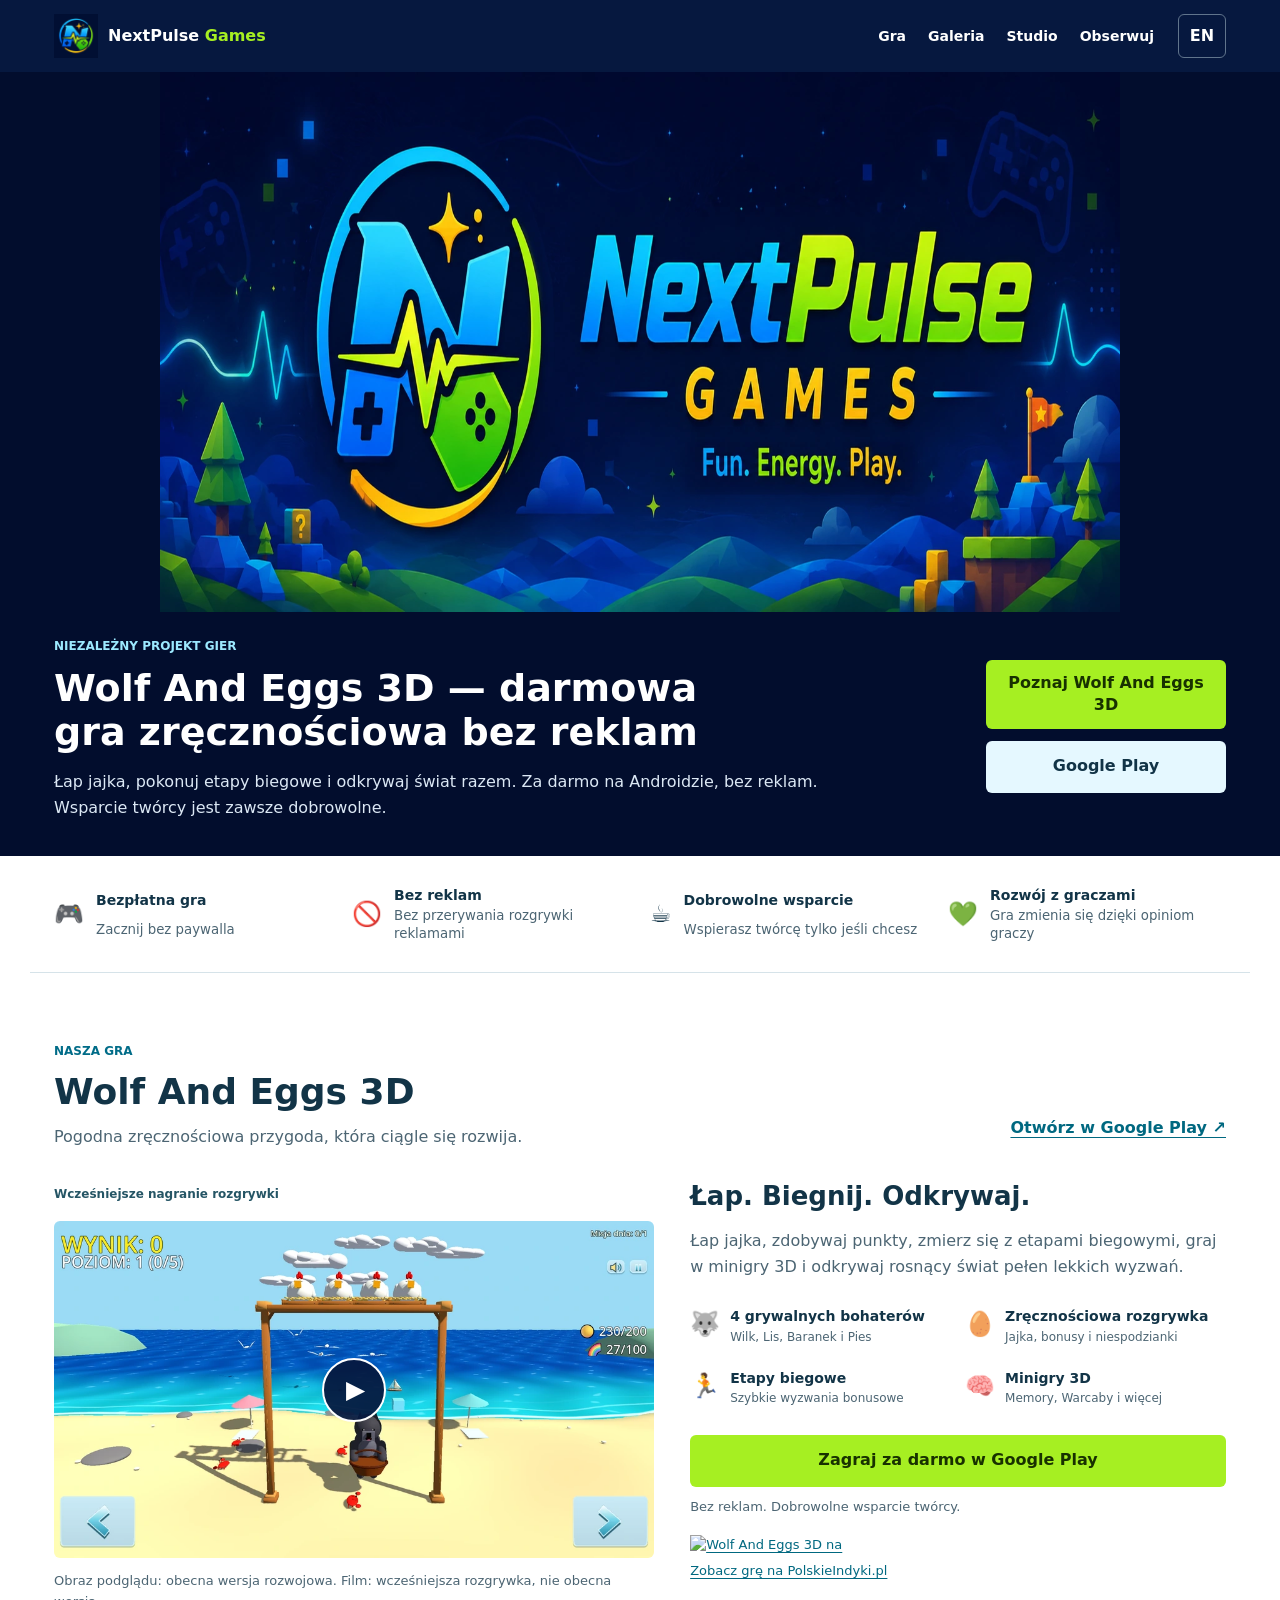
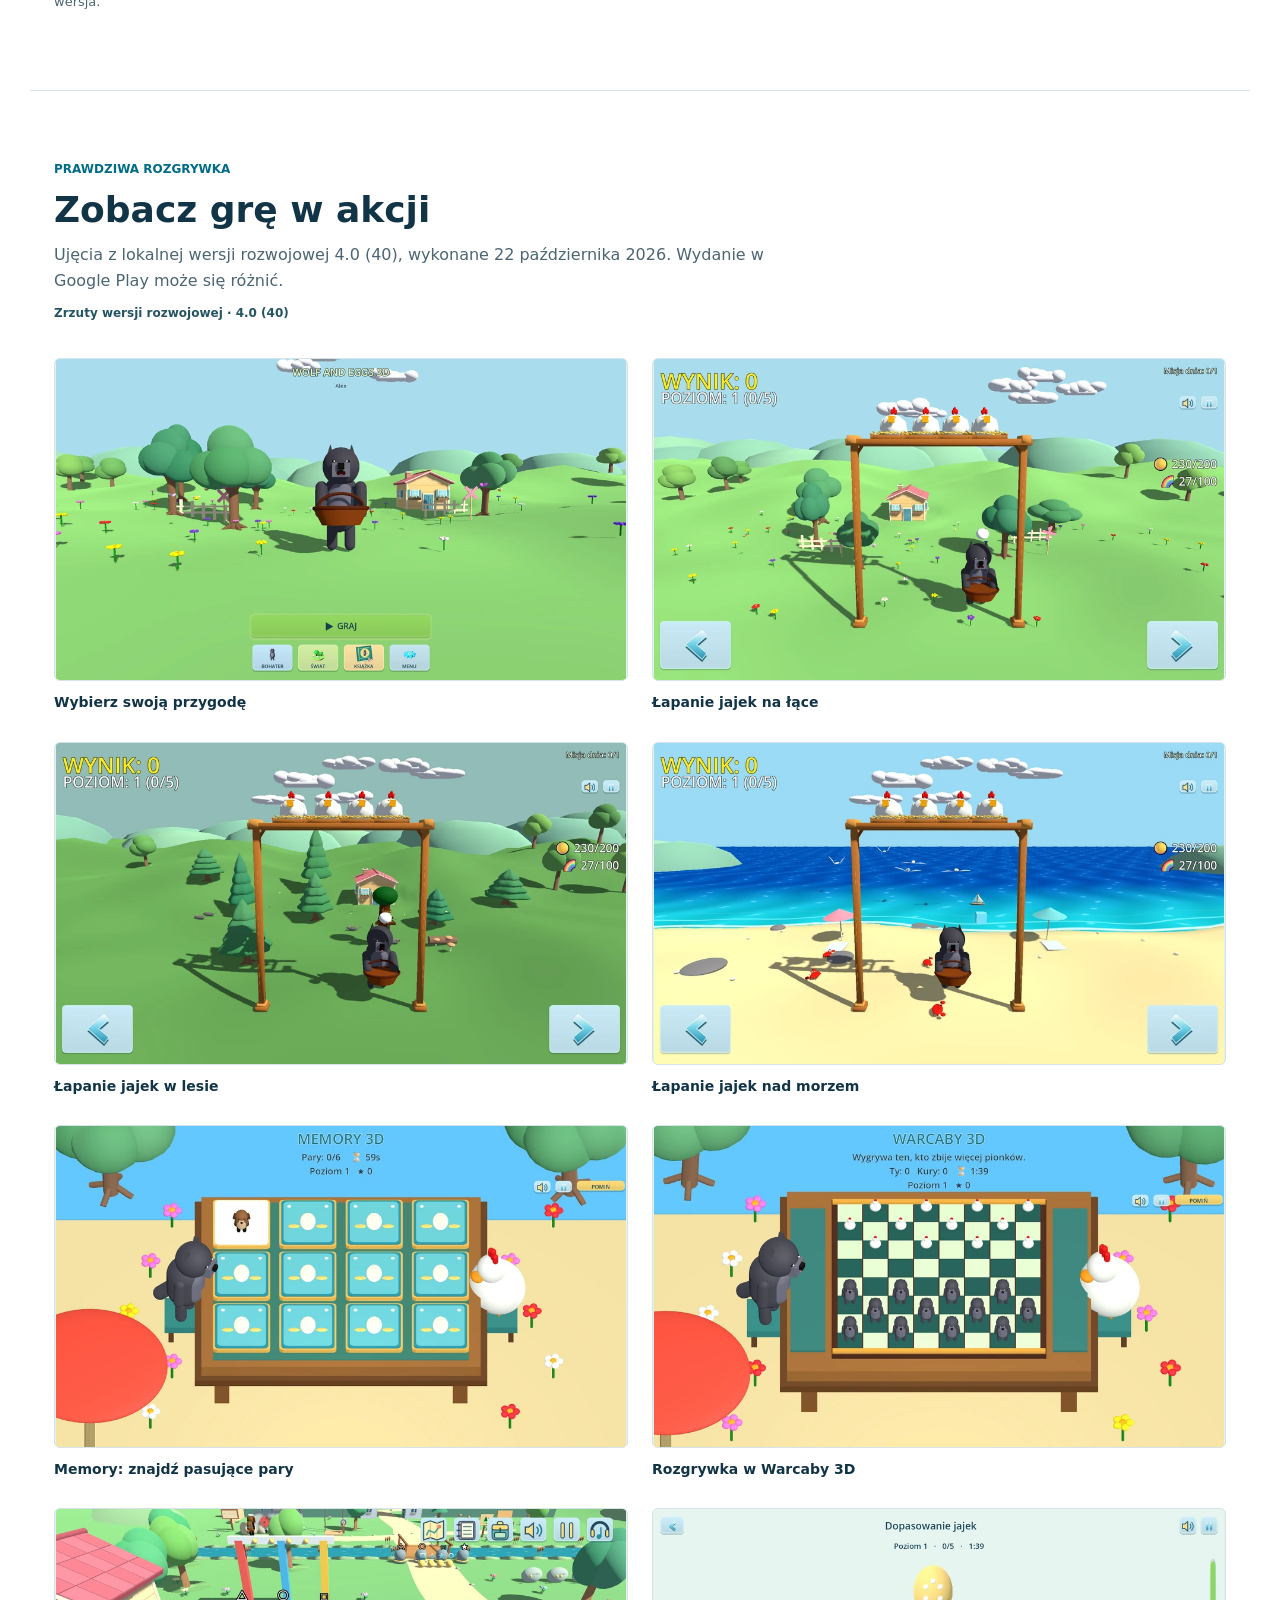
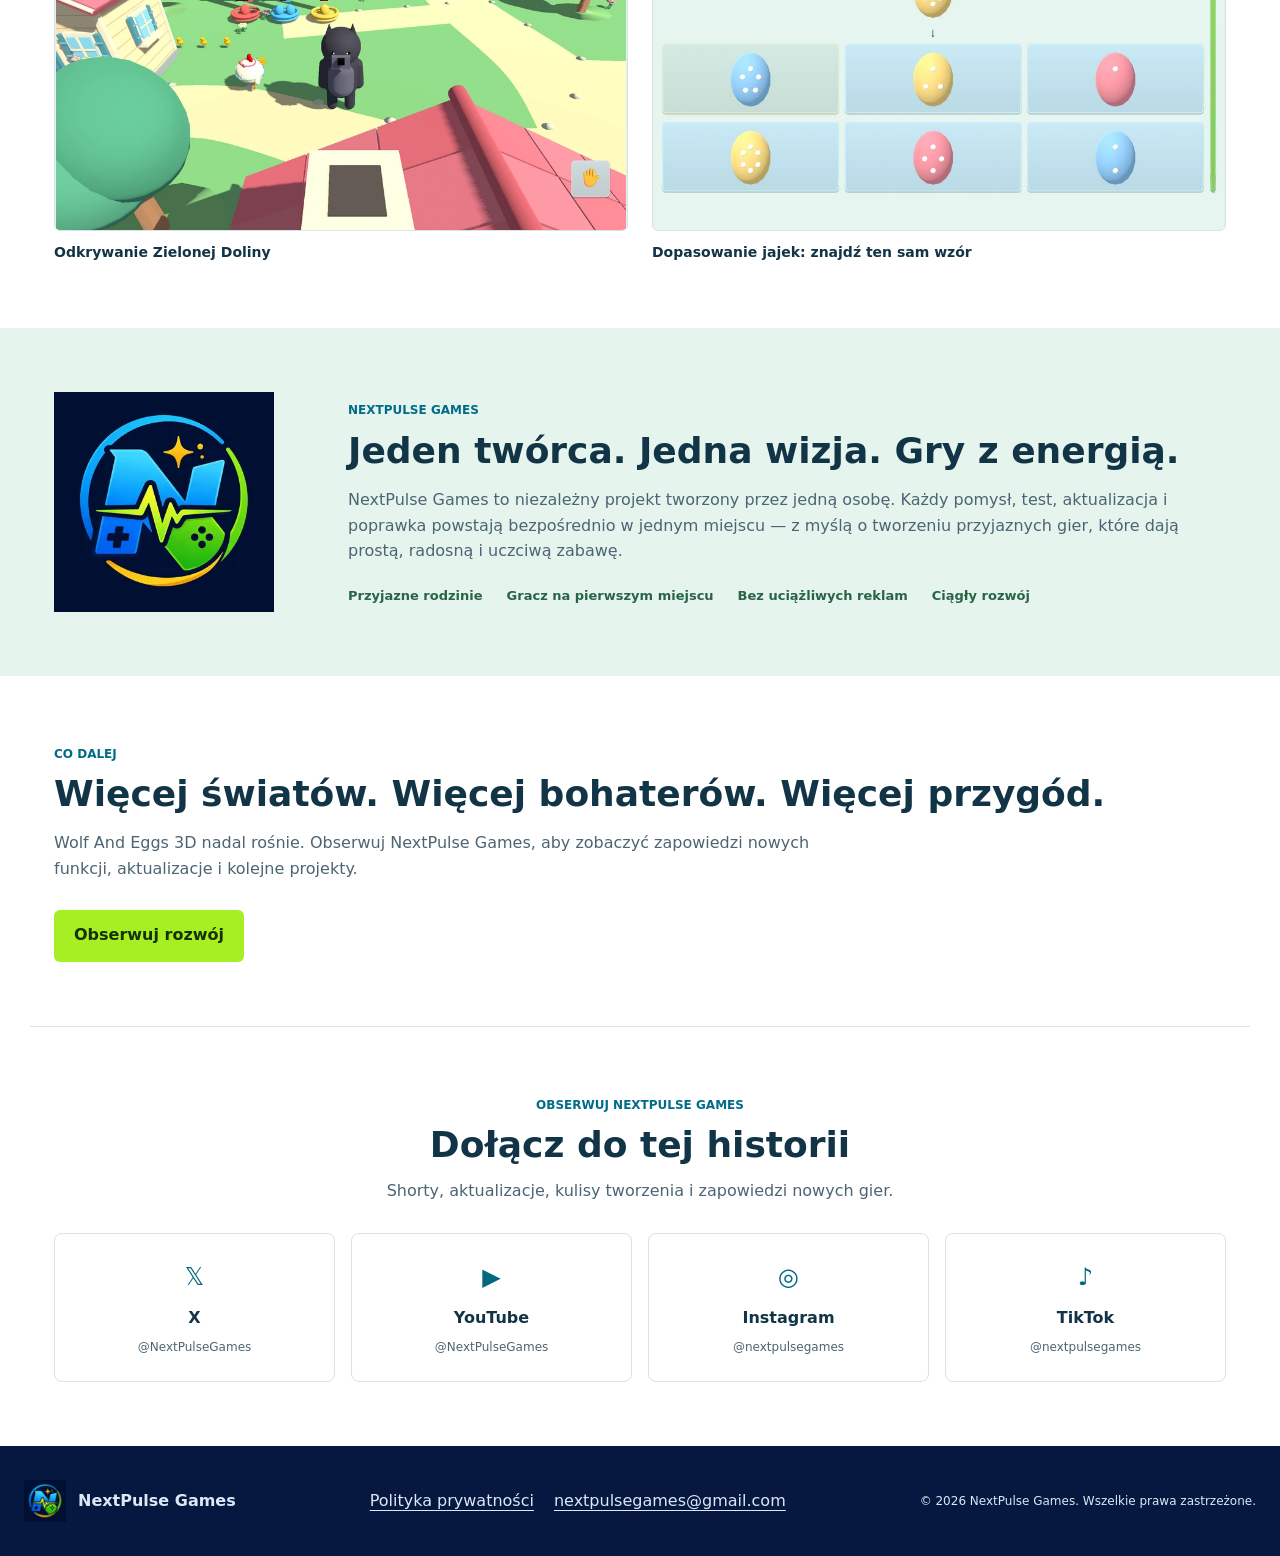
==== pl/index.html @ e878cda1 "Localize static pages and refresh authentic game media" ====
<!DOCTYPE html>

<html lang="pl">
<head>
<meta charset="utf-8"/>
<meta content="width=device-width, initial-scale=1, viewport-fit=cover" name="viewport"/>
<title>NextPulse Games — Wolf And Eggs 3D, gra bez reklam</title>
<meta content="Łap jajka, biegnij i odkrywaj świat w Wolf And Eggs 3D, darmowej grze zręcznościowej na Androida. Bez reklam, z dobrowolnym wsparciem niezależnego twórcy." name="description"/>
<meta content="#06183f" name="theme-color"/>
<meta content="NextPulse Games" name="application-name"/>
<meta content="NextPulse Games" name="author"/>
<meta content="NextPulse Games" name="creator"/>
<meta content="NextPulse Games" name="publisher"/>
<meta content="dark light" name="color-scheme"/>
<meta content="index,follow,max-image-preview:large,max-snippet:-1,max-video-preview:-1" name="robots"/>
<link href="https://nextpulsegames.com/pl/" rel="canonical"/>
<meta content="website" property="og:type"/>
<meta content="NextPulse Games" property="og:site_name"/>
<meta content="NextPulse Games — Wolf And Eggs 3D, gra bez reklam" property="og:title"/>
<meta content="Łap jajka, biegnij i odkrywaj świat w Wolf And Eggs 3D, darmowej grze zręcznościowej na Androida. Bez reklam, z dobrowolnym wsparciem niezależnego twórcy." property="og:description"/>
<meta content="https://nextpulsegames.com/assets/screens/4.0-40-20261022/pl/02_catch_meadow.jpg" property="og:image"/>
<meta content="image/jpeg" property="og:image:type"/>
<meta content="1920" property="og:image:width"/>
<meta content="1080" property="og:image:height"/>
<meta content="Wilk łapie jajka na łące" property="og:image:alt"/>
<meta content="pl_PL" property="og:locale"/>
<meta content="en_US" property="og:locale:alternate"/>
<meta content="https://nextpulsegames.com/pl/" property="og:url"/>
<meta content="summary_large_image" name="twitter:card"/>
<meta content="@NextPulseGames" name="twitter:site"/>
<meta content="NextPulse Games — Wolf And Eggs 3D, gra bez reklam" name="twitter:title"/>
<meta content="Łap jajka, biegnij i odkrywaj świat w Wolf And Eggs 3D, darmowej grze zręcznościowej na Androida. Bez reklam, z dobrowolnym wsparciem niezależnego twórcy." name="twitter:description"/>
<meta content="https://nextpulsegames.com/assets/screens/4.0-40-20261022/pl/02_catch_meadow.jpg" name="twitter:image"/>
<link href="/assets/favicon.svg" rel="icon" type="image/svg+xml"/>
<link href="/assets/favicon-32.png" rel="icon" sizes="32x32" type="image/png"/>
<link href="/site.webmanifest" rel="manifest"/>
<link href="/styles.css?v=20261022-1" rel="stylesheet"/>
<script type="application/ld+json">{
  "@context": "https://schema.org",
  "@graph": [
    {
      "@type": "Organization",
      "@id": "https://nextpulsegames.com/#organization",
      "name": "NextPulse Games",
      "url": "https://nextpulsegames.com/",
      "logo": "https://nextpulsegames.com/assets/brand-logo.webp",
      "sameAs": [
        "https://x.com/NextPulseGames",
        "https://www.youtube.com/@NextPulseGames",
        "https://www.instagram.com/nextpulsegames/",
        "https://www.tiktok.com/@nextpulsegames"
      ]
    },
    {
      "@type": "WebSite",
      "@id": "https://nextpulsegames.com/#website",
      "url": "https://nextpulsegames.com/",
      "name": "NextPulse Games",
      "publisher": {
        "@id": "https://nextpulsegames.com/#organization"
      },
      "inLanguage": [
        "en",
        "pl"
      ]
    },
    {
      "@type": "VideoGame",
      "@id": "https://nextpulsegames.com/#videogame",
      "name": "Wolf And Eggs 3D",
      "url": "https://nextpulsegames.com/pl/#game",
      "image": "https://nextpulsegames.com/assets/screens/4.0-40-20261022/pl/02_catch_meadow.jpg",
      "description": "Łap jajka, biegnij i odkrywaj świat w Wolf And Eggs 3D, darmowej grze zręcznościowej na Androida. Bez reklam, z dobrowolnym wsparciem niezależnego twórcy.",
      "genre": [
        "Arcade",
        "Casual",
        "Family"
      ],
      "applicationCategory": "Game",
      "operatingSystem": "Android",
      "publisher": {
        "@id": "https://nextpulsegames.com/#organization"
      },
      "offers": {
        "@type": "Offer",
        "price": "0",
        "priceCurrency": "USD",
        "availability": "https://schema.org/InStock",
        "url": "https://play.google.com/store/apps/details?id=com.nextpulsegames.wolfandeggs3d"
      },
      "inLanguage": [
        "en",
        "pl"
      ],
      "isAccessibleForFree": true
    },
    {
      "@type": "WebPage",
      "@id": "https://nextpulsegames.com/pl/#webpage",
      "url": "https://nextpulsegames.com/pl/",
      "name": "NextPulse Games — Wolf And Eggs 3D, gra bez reklam",
      "inLanguage": "pl",
      "isPartOf": {
        "@id": "https://nextpulsegames.com/#website"
      },
      "about": {
        "@id": "https://nextpulsegames.com/#videogame"
      }
    }
  ]
}</script>
<link href="https://nextpulsegames.com/" hreflang="en" rel="alternate"/><link href="https://nextpulsegames.com/pl/" hreflang="pl" rel="alternate"/><link href="https://nextpulsegames.com/" hreflang="x-default" rel="alternate"/><meta content="Wilk łapie jajka na łące" name="twitter:image:alt"/></head>
<body>
<a class="skip" href="#main">Przejdź do treści</a>
<header class="site-header" id="top">
<div class="nav-wrap">
<a aria-label="NextPulse Games — strona główna" class="brand" href="#top">
<img alt="" height="52" src="/assets/brand-logo.webp?v=20261012" width="52"/>
<span>NextPulse <strong>Games</strong></span>
</a>
<nav aria-label="Nawigacja główna" class="nav-links">
<a href="#game">Gra</a>
<a href="#gallery">Galeria</a>
<a href="#studio">Studio</a>
<a href="#social">Obserwuj</a>
</nav>
<a aria-label="English version" class="lang-btn" href="/" hreflang="en" lang="en">EN</a>
</div>
</header>
<main id="main">
<section aria-labelledby="heroTitle" class="hero">
<div class="hero-brand-visual"><img alt="NextPulse Games. Fun. Energy. Play. — baner marki" decoding="async" fetchpriority="high" height="1152" sizes="(max-width: 960px) 100vw, 960px" src="/assets/brand/nextpulse-20261022-1536.webp" srcset="/assets/brand/nextpulse-20261022-768.webp 768w, /assets/brand/nextpulse-20261022-1536.webp 1536w, /assets/brand/nextpulse-20261022-2048.webp 2048w" width="2048"/></div>
<div class="hero-content">
<div>
<span class="eyebrow">Niezależny projekt gier</span>
<h1 id="heroTitle">Wolf And Eggs 3D — darmowa gra zręcznościowa bez reklam</h1>
<p>Łap jajka, pokonuj etapy biegowe i odkrywaj świat razem. Za darmo na Androidzie, bez reklam. Wsparcie twórcy jest zawsze dobrowolne.</p>
</div>
<div class="hero-actions">
<a class="btn btn-primary" href="#game">Poznaj Wolf And Eggs 3D</a>
<a class="btn btn-secondary" href="https://play.google.com/store/apps/details?id=com.nextpulsegames.wolfandeggs3d" rel="noopener noreferrer" target="_blank">Google Play</a>
</div>
</div>
</section>
<section aria-label="Zasady studia" class="promise-strip">
<div><span aria-hidden="true" class="icon">🎮</span><strong>Bezpłatna gra</strong><small>Zacznij bez paywalla</small></div>
<div><span aria-hidden="true" class="icon">🚫</span><strong>Bez reklam</strong><small>Bez przerywania rozgrywki reklamami</small></div>
<div><span aria-hidden="true" class="icon">☕</span><strong>Dobrowolne wsparcie</strong><small>Wspierasz twórcę tylko jeśli chcesz</small></div>
<div><span aria-hidden="true" class="icon">💚</span><strong>Rozwój z graczami</strong><small>Gra zmienia się dzięki opiniom graczy</small></div>
</section>
<section class="section featured" id="game">
<div class="section-title-row">
<div>
<span class="kicker">Nasza gra</span>
<h2>Wolf And Eggs 3D</h2>
<p class="section-lead">Pogodna zręcznościowa przygoda, która ciągle się rozwija.</p>
</div>
<a class="inline-link" href="https://play.google.com/store/apps/details?id=com.nextpulsegames.wolfandeggs3d" rel="noopener noreferrer" target="_blank">Otwórz w Google Play ↗</a>
</div>
<div class="feature-grid">
<div class="video-shell">
<div class="video-label"><span class="preview-badge">Wcześniejsze nagranie rozgrywki</span></div>
<a aria-label="Obejrzyj wcześniejszą rozgrywkę po polsku" class="video-launch" data-title="Wolf And Eggs 3D — wcześniejsze nagranie rozgrywki po polsku" data-video="https://www.youtube-nocookie.com/embed/hMIvqi88Cwg?rel=0" href="https://www.youtube.com/watch?v=hMIvqi88Cwg"><img alt="Obecna wersja rozwojowa: łapanie jajek nad morzem" decoding="async" height="1080" loading="lazy" src="/assets/screens/4.0-40-20261022/pl/04_catch_sea-960.webp" width="1920"/><span aria-hidden="true" class="video-play">▶</span></a>
<p class="video-note">Obraz podglądu: obecna wersja rozwojowa. Film: wcześniejsza rozgrywka, nie obecna wersja.</p></div>
<div class="feature-copy">
<h3>Łap. Biegnij. Odkrywaj.</h3>
<p>Łap jajka, zdobywaj punkty, zmierz się z etapami biegowymi, graj w minigry 3D i odkrywaj rosnący świat pełen lekkich wyzwań.</p>
<div class="feature-list">
<div><b aria-hidden="true">🐺</b><span><strong>4 grywalnych bohaterów</strong><small>Wilk, Lis, Baranek i Pies</small></span></div>
<div><b aria-hidden="true">🥚</b><span><strong>Zręcznościowa rozgrywka</strong><small>Jajka, bonusy i niespodzianki</small></span></div>
<div><b aria-hidden="true">🏃</b><span><strong>Etapy biegowe</strong><small>Szybkie wyzwania bonusowe</small></span></div>
<div><b aria-hidden="true">🧠</b><span><strong>Minigry 3D</strong><small>Memory, Warcaby i więcej</small></span></div>
</div>
<div class="cta-stack">
<a class="btn btn-primary btn-wide" href="https://play.google.com/store/apps/details?id=com.nextpulsegames.wolfandeggs3d" rel="noopener noreferrer" target="_blank">Zagraj za darmo w Google Play</a>
<span class="micro">Bez reklam. Dobrowolne wsparcie twórcy.</span>
<a class="indie-badge" href="https://polskieindyki.pl/pl/gra/wolf-and-eggs-3d" rel="noopener noreferrer" target="_blank"><img alt="Wolf And Eggs 3D na PolskieIndyki.pl" decoding="async" height="20" loading="lazy" src="https://polskieindyki.pl/badges/gra/wolf-and-eggs-3d.svg" width="223"/><span>Zobacz grę na PolskieIndyki.pl</span></a></div>
</div>
</div>
</section>
<section class="section gallery" id="gallery">
<div class="section-title-row">
<div>
<span class="kicker">Prawdziwa rozgrywka</span>
<h2>Zobacz grę w akcji</h2>
<p class="section-lead">Ujęcia z lokalnej wersji rozwojowej 4.0 (40), wykonane 22 października 2026. Wydanie w Google Play może się różnić.</p>
<span class="preview-badge gallery-version">Zrzuty wersji rozwojowej · 4.0 (40)</span>
</div>

</div>
<div aria-label="Zrzuty rozgrywki" class="shots"><figure><a aria-label="Wybierz swoją przygodę — powiększ" data-shot="01_menu" href="/assets/screens/4.0-40-20261022/pl/01_menu.jpg"><img alt="Wybierz swoją przygodę" decoding="async" height="1080" loading="lazy" src="/assets/screens/4.0-40-20261022/pl/01_menu-960.webp" width="1920"/></a><figcaption>Wybierz swoją przygodę</figcaption></figure><figure><a aria-label="Łapanie jajek na łące — powiększ" data-shot="02_catch_meadow" href="/assets/screens/4.0-40-20261022/pl/02_catch_meadow.jpg"><img alt="Łapanie jajek na łące" decoding="async" height="1080" loading="lazy" src="/assets/screens/4.0-40-20261022/pl/02_catch_meadow-960.webp" width="1920"/></a><figcaption>Łapanie jajek na łące</figcaption></figure><figure><a aria-label="Łapanie jajek w lesie — powiększ" data-shot="03_catch_forest" href="/assets/screens/4.0-40-20261022/pl/03_catch_forest.jpg"><img alt="Łapanie jajek w lesie" decoding="async" height="1080" loading="lazy" src="/assets/screens/4.0-40-20261022/pl/03_catch_forest-960.webp" width="1920"/></a><figcaption>Łapanie jajek w lesie</figcaption></figure><figure><a aria-label="Łapanie jajek nad morzem — powiększ" data-shot="04_catch_sea" href="/assets/screens/4.0-40-20261022/pl/04_catch_sea.jpg"><img alt="Łapanie jajek nad morzem" decoding="async" height="1080" loading="lazy" src="/assets/screens/4.0-40-20261022/pl/04_catch_sea-960.webp" width="1920"/></a><figcaption>Łapanie jajek nad morzem</figcaption></figure><figure><a aria-label="Memory: znajdź pasujące pary — powiększ" data-shot="05_memory" href="/assets/screens/4.0-40-20261022/pl/05_memory.jpg"><img alt="Memory: znajdź pasujące pary" decoding="async" height="1080" loading="lazy" src="/assets/screens/4.0-40-20261022/pl/05_memory-960.webp" width="1920"/></a><figcaption>Memory: znajdź pasujące pary</figcaption></figure><figure><a aria-label="Rozgrywka w Warcaby 3D — powiększ" data-shot="06_checkers" href="/assets/screens/4.0-40-20261022/pl/06_checkers.jpg"><img alt="Rozgrywka w Warcaby 3D" decoding="async" height="1080" loading="lazy" src="/assets/screens/4.0-40-20261022/pl/06_checkers-960.webp" width="1920"/></a><figcaption>Rozgrywka w Warcaby 3D</figcaption></figure><figure><a aria-label="Odkrywanie Zielonej Doliny — powiększ" data-shot="07_world_green" href="/assets/screens/4.0-40-20261022/pl/07_world_green.jpg"><img alt="Odkrywanie Zielonej Doliny" decoding="async" height="1080" loading="lazy" src="/assets/screens/4.0-40-20261022/pl/07_world_green-960.webp" width="1920"/></a><figcaption>Odkrywanie Zielonej Doliny</figcaption></figure><figure><a aria-label="Dopasowanie jajek: znajdź ten sam wzór — powiększ" data-shot="08_egg_matching" href="/assets/screens/4.0-40-20261022/pl/08_egg_matching.jpg"><img alt="Dopasowanie jajek: znajdź ten sam wzór" decoding="async" height="1080" loading="lazy" src="/assets/screens/4.0-40-20261022/pl/08_egg_matching-960.webp" width="1920"/></a><figcaption>Dopasowanie jajek: znajdź ten sam wzór</figcaption></figure></div>
</section>
<section class="section studio" id="studio">
<div class="studio-panel">
<div class="studio-logo"><img alt="Logo NextPulse Games" height="512" loading="lazy" src="/assets/brand-logo.webp?v=20261012" width="512"/></div>
<div class="studio-copy">
<span class="kicker light">NextPulse Games</span>
<h2>Jeden twórca. Jedna wizja. Gry z energią.</h2>
<p>NextPulse Games to niezależny projekt tworzony przez jedną osobę. Każdy pomysł, test, aktualizacja i poprawka powstają bezpośrednio w jednym miejscu — z myślą o tworzeniu przyjaznych gier, które dają prostą, radosną i uczciwą zabawę.</p>
<div class="studio-tags">
<span>Przyjazne rodzinie</span>
<span>Gracz na pierwszym miejscu</span>
<span>Bez uciążliwych reklam</span>
<span>Ciągły rozwój</span>
</div>
</div>
</div>
</section>
<section class="section next">
<div class="next-card">
<span class="kicker">Co dalej</span>
<h2>Więcej światów. Więcej bohaterów. Więcej przygód.</h2>
<p>Wolf And Eggs 3D nadal rośnie. Obserwuj NextPulse Games, aby zobaczyć zapowiedzi nowych funkcji, aktualizacje i kolejne projekty.</p>
<a class="btn btn-primary" href="#social">Obserwuj rozwój</a>
</div>
</section>
<section class="section social" id="social">
<div class="section-title-row centered">
<div>
<span class="kicker">Obserwuj NextPulse Games</span>
<h2>Dołącz do tej historii</h2>
<p class="section-lead">Shorty, aktualizacje, kulisy tworzenia i zapowiedzi nowych gier.</p>
</div>
</div>
<div class="social-grid">
<a aria-label="NextPulse Games na X" href="https://x.com/NextPulseGames" rel="noopener noreferrer" target="_blank"><span aria-hidden="true" class="social-icon">𝕏</span><strong>X</strong><small>@NextPulseGames</small></a>
<a aria-label="NextPulse Games na YouTube" href="https://www.youtube.com/@NextPulseGames" rel="noopener noreferrer" target="_blank"><span aria-hidden="true" class="social-icon">▶</span><strong>YouTube</strong><small>@NextPulseGames</small></a>
<a aria-label="NextPulse Games na Instagram" href="https://www.instagram.com/nextpulsegames/" rel="noopener noreferrer" target="_blank"><span aria-hidden="true" class="social-icon">◎</span><strong>Instagram</strong><small>@nextpulsegames</small></a>
<a aria-label="NextPulse Games na TikTok" href="https://www.tiktok.com/@nextpulsegames" rel="noopener noreferrer" target="_blank"><span aria-hidden="true" class="social-icon">♪</span><strong>TikTok</strong><small>@nextpulsegames</small></a>
</div>
</section>
</main>
<dialog aria-label="Podgląd zrzutu" class="shot-lightbox" id="screenshotLightbox">
<button aria-label="Zamknij zrzut" class="shot-lightbox-close" id="shotLightboxClose" type="button">×</button>
<button aria-label="Poprzedni zrzut" class="shot-lightbox-nav shot-lightbox-prev" id="shotLightboxPrev" type="button">‹</button>
<figure class="shot-lightbox-figure">
<img alt="" id="shotLightboxImage"/>
<figcaption aria-live="polite" id="shotLightboxCaption"></figcaption>
</figure>
<button aria-label="Następny zrzut" class="shot-lightbox-nav shot-lightbox-next" id="shotLightboxNext" type="button">›</button>
</dialog>
<footer class="footer">
<div class="footer-brand"><img alt="" height="42" src="/assets/brand-logo.webp?v=20261012" width="42"/><span>NextPulse Games</span></div>
<div class="footer-links">
<a href="/pl/privacy.html">Polityka prywatności</a>
<a href="mailto:nextpulsegames@gmail.com">nextpulsegames@gmail.com</a>
</div>
<p>© <span id="year">2026</span> NextPulse Games. <span>Wszelkie prawa zastrzeżone.</span></p>
</footer>
<script defer="" src="/app.js?v=20261022-1"></script>
</body>
</html>
---- styles.css ----
:root {
  --navy: #06183f; --cyan: #16c7ff; --lime: #a6ef22; --gold: #ffd04c;
  --ink: #123447; --muted: #4c6573; --line: #d6e3e9; --max: 1220px;
}
* {box-sizing: border-box; letter-spacing: 0}
html {scroll-behavior: smooth; scroll-padding-top: 100px}
body {margin: 0; font-family: Inter, system-ui, -apple-system, 'Segoe UI', sans-serif; color: var(--ink); background: #fff; line-height: 1.6}
a {color: inherit; text-decoration: none}
img {display: block; max-width: 100%; height: auto}
button, a {touch-action: manipulation; -webkit-tap-highlight-color: transparent}
button {font: inherit; cursor: pointer}
:focus-visible {outline: 3px solid #00748e; outline-offset: 5px}
.site-header :focus-visible, .footer :focus-visible, .shot-lightbox :focus-visible {outline-color: var(--gold)}
.skip {position: fixed; top: 8px; left: 12px; transform: translateY(-150%); z-index: 200; background: white; padding: 10px 16px}
.skip:focus {transform: none}
.site-header {position: sticky; top: 0; z-index: 100; background: var(--navy); color: white}
.nav-wrap {max-width: var(--max); min-height: 72px; margin: auto; padding: 8px 24px; display: flex; align-items: center; gap: 24px}
.brand {display: flex; align-items: center; gap: 10px; margin-right: auto; font-weight: 800}
.brand img {width: 44px; height: 44px; object-fit: contain}
.brand strong {color: var(--lime)}
.nav-links {display: flex; gap: 22px; align-items: center}
.nav-links a {font-size: 14px; font-weight: 700; min-height: 44px; display: flex; align-items: center}
.nav-links a:hover {color: var(--lime)}
.lang-btn {display: grid; place-items: center; min-width: 48px; min-height: 44px; border: 1px solid #60748c; border-radius: 6px; font-weight: 800}
.hero {background: #020d2d; color: white; padding-bottom: 32px}
.hero-brand-visual {max-width: min(960px, max(360px, calc((100svh - 360px) * 1.77778))); margin: auto}
.hero-brand-visual img {width: 100%; aspect-ratio: 16 / 9; object-fit: contain}
.hero-content {max-width: var(--max); margin: 0 auto; padding: 20px 24px 4px; display: grid; grid-template-columns: 1fr 240px; gap: 32px; align-items: center}
.eyebrow, .kicker {font-size: 12px; font-weight: 800; text-transform: uppercase; color: #006c88}
.hero .eyebrow {color: #9ce9ff}
h1 {font-size: 38px; line-height: 1.18; margin: 8px 0 14px; text-wrap: balance}
.hero-content p {font-size: 16px; color: #dce8f5; margin: 0; max-width: 780px}
.hero-actions {display: grid; gap: 12px}
.btn {display: inline-flex; align-items: center; justify-content: center; min-height: 52px; padding: 12px 20px; border-radius: 6px; font-weight: 800; text-align: center; line-height: 1.4}
.btn-primary {background: var(--lime); color: #183100}
.btn-primary:hover {background: #b9ff44}
.btn-secondary {background: #e5f8ff; color: var(--ink)}
.btn-wide {width: 100%}
.promise-strip {display: grid; grid-template-columns: repeat(4,1fr); gap: 20px; max-width: var(--max); margin: auto; padding: 28px 24px; border-bottom: 1px solid var(--line)}
.promise-strip > div {display: grid; grid-template-columns: auto 1fr; column-gap: 12px; align-items: center}
.promise-strip .icon {font-size: 24px; grid-row: 1 / 3}
.promise-strip strong {font-size: 14px}
.promise-strip small {line-height: 1.4; color: var(--muted)}
.section {max-width: var(--max); margin: auto; padding: 64px 24px}
.section-title-row {display: flex; align-items: flex-end; justify-content: space-between; gap: 24px; margin-bottom: 30px}
h2 {font-size: 36px; line-height: 1.15; margin: 8px 0 12px; text-wrap: balance}
.section-lead {color: var(--muted); max-width: 760px; margin: 12px 0 0}
.inline-link {color: #006880; text-decoration: underline; text-underline-offset: 4px; font-weight: 700; min-height: 44px; display: inline-flex; align-items: center}
.feature-grid {display: grid; grid-template-columns: 1.12fr 1fr; gap: 36px; align-items: start}
.video-shell {min-width: 0}
.video-launch {position: relative; display: block; margin-top: 12px; border-radius: 6px; overflow: hidden; aspect-ratio: 16 / 9}
.video-launch img {width: 100%; height: 100%; object-fit: contain}
.video-play {position: absolute; inset: 0; margin: auto; width: 64px; height: 64px; display: grid; place-items: center; background: #06183fee; color: white; border: 2px solid white; border-radius: 50%; font-size: 25px; padding-left: 3px}
.video-launch:hover .video-play {background: #006d85}
.video-shell iframe {width: 100%; aspect-ratio: 16 / 9; display: block; border: 0; background: var(--navy); margin-top: 12px; border-radius: 6px}
.preview-badge {display: inline-block; font-size: 12px; color: #255565; font-weight: 700; padding: 5px 0}
.gallery-version {margin-top: 6px}
.video-note {font-size: 13px; color: var(--muted)}
h3 {font-size: 26px; line-height: 1.25; margin: 0 0 14px}
.feature-copy > p {color: var(--muted)}
.feature-list {display: grid; grid-template-columns: 1fr 1fr; gap: 20px 14px; margin: 26px 0}
.feature-list > div {display: grid; grid-template-columns: auto 1fr; gap: 10px}
.feature-list b {font-size: 24px}
.feature-list span {display: flex; flex-direction: column}
.feature-list strong {font-size: 14px}
.feature-list small {color: var(--muted); font-size: 12px}
.cta-stack {display: grid; gap: 10px}
.micro {color: var(--muted); font-size: 13px}
.indie-badge {display: flex; flex-direction: column; align-items: flex-start; gap: 6px; width: fit-content; min-height: 52px; margin-top: 8px; font-size: 13px; color: #006880; text-decoration: underline; text-underline-offset: 3px}
.indie-badge img {width: 223px; height: 20px; object-fit: contain}
.gallery {border-top: 1px solid var(--line)}
.shots {display: grid; grid-template-columns: repeat(2,minmax(0,1fr)); gap: 28px 24px}
.shots figure {margin: 0; min-width: 0}
.shots a {display: block; border-radius: 6px}
.shots img {width: 100%; aspect-ratio: 16 / 9; object-fit: contain; background: #e4f0eb; border-radius: 6px; border: 1px solid var(--line)}
.shots a:hover img {border-color: #00768e}
.shots figcaption {font-size: 14px; font-weight: 650; padding-top: 10px}
.studio {max-width: none; background: #e6f4ee}
.studio-panel {max-width: 1172px; margin: auto; display: grid; grid-template-columns: 240px 1fr; gap: 54px; align-items: center}
.studio-logo img {width: 220px}
.studio-copy p {color: var(--muted)}
.studio-tags {display: flex; flex-wrap: wrap; gap: 10px 24px; font-size: 13px; font-weight: 750; color: #286445; margin-top: 22px}
.next {border-bottom: 1px solid var(--line)}
.next-card p {color: var(--muted); max-width: 780px}
.next-card .btn {margin-top: 12px}
.centered {text-align: center; justify-content: center}
.social-grid {display: grid; grid-template-columns: repeat(4,minmax(0,1fr)); gap: 16px}
.social-grid a {display: flex; flex-direction: column; align-items: center; padding: 24px 8px; gap: 8px; border: 1px solid var(--line); border-radius: 8px}
.social-grid a:hover {background: #eff9fc}
.social-icon {font-size: 24px; color: #006880}
.social-grid small {font-size: 12px; color: var(--muted)}
.footer {background: var(--navy); color: #dce8f5; padding: 32px 24px; display: flex; align-items: center; justify-content: space-between; gap: 24px; flex-wrap: wrap}
.footer-brand {display: flex; align-items: center; gap: 12px; font-weight: 800}
.footer-brand img {width: 42px; height: 42px}
.footer-links {display: flex; gap: 20px; flex-wrap: wrap}
.footer a {padding: 10px 0; text-decoration: underline; text-underline-offset: 4px; overflow-wrap: anywhere}
.footer p {font-size: 12px; margin: 0}
.shot-lightbox {position: fixed; inset: 0; width: 100%; max-width: none; height: 100%; max-height: none; margin: 0; border: 0; padding: 72px 76px; background: #081528f5; color: white}
.shot-lightbox[open] {display: flex; align-items: center; justify-content: center}
.shot-lightbox::backdrop {background: #071322e8}
.shot-lightbox-figure {margin: 0; max-width: 1600px; display: flex; flex-direction: column; align-items: center; gap: 14px}
.shot-lightbox-figure img {width: auto; max-width: 100%; max-height: calc(100dvh - 180px); object-fit: contain; border-radius: 4px}
.shot-lightbox-figure figcaption {font-size: 14px; text-align: center}
.shot-lightbox button {position: absolute; border: 1px solid #8ca7bc; background: #1c384e; color: white; width: 48px; height: 48px; border-radius: 6px; display: grid; place-items: center; font-size: 32px; line-height: 1}
.shot-lightbox-close {top: 16px; right: 18px}
.shot-lightbox-prev {left: 16px; top: calc(50% - 24px)}
.shot-lightbox-next {right: 16px; top: calc(50% - 24px)}
.lightbox-open {overflow: hidden}
.legal {max-width: 900px; min-height: 70vh}
.legal p {max-width: 70ch}
.legal h2 {font-size: 24px; margin-top: 32px}
.error-page {min-height: 70vh; max-width: 760px}
.error-page .error-code {font-size: 72px; font-weight: 800; color: #00738a; margin: 0}
@media (max-width: 960px) {
  .hero-content {grid-template-columns: 1fr; gap: 20px}
  .hero-actions {grid-template-columns: 1fr 1fr}
  .feature-grid {grid-template-columns: 1fr; gap: 28px}
  .video-shell {max-width: 720px; width: 100%}
  .promise-strip {grid-template-columns: 1fr 1fr}
  .studio-panel {grid-template-columns: 160px 1fr; gap: 30px}
  .social-grid {grid-template-columns: 1fr 1fr}
}
@media (max-width: 600px) {
  html {scroll-padding-top: 120px}
  .nav-wrap {padding: 8px 18px; gap: 8px 18px; flex-wrap: wrap}
  .brand {font-size: 14px}
  .brand img {width: 36px; height: 36px}
  .nav-links {order: 3; width: 100%; justify-content: space-between; gap: 10px}
  .nav-links a {font-size: 13px}
  .section {padding: 42px 18px}
  .hero-content {padding: 20px 18px 0}
  h1 {font-size: 28px}
  h2 {font-size: 28px}
  .hero-content p {font-size: 15px}
  .hero-actions {grid-template-columns: 1fr}
  .promise-strip {padding: 24px 18px; gap: 22px 14px}
  .promise-strip > div {grid-template-columns: 1fr; gap: 5px}
  .promise-strip .icon {grid-row: auto}
  .section-title-row {display: block}
  .section-title-row .inline-link {margin-top: 12px}
  .shots {grid-template-columns: 1fr; gap: 24px}
  .studio-panel {grid-template-columns: 1fr; gap: 20px}
  .studio-logo img {width: 110px}
  .social-grid small {font-size: 11px; overflow-wrap: anywhere}
  .shot-lightbox {padding: 70px 12px 110px}
  .shot-lightbox-figure img {max-height: calc(100dvh - 250px)}
  .shot-lightbox-prev, .shot-lightbox-next {top: auto; bottom: 22px}
  .shot-lightbox-prev {left: calc(50% - 62px)}
  .shot-lightbox-next {right: calc(50% - 62px)}
}
@media (prefers-reduced-motion: reduce) {html {scroll-behavior: auto}}
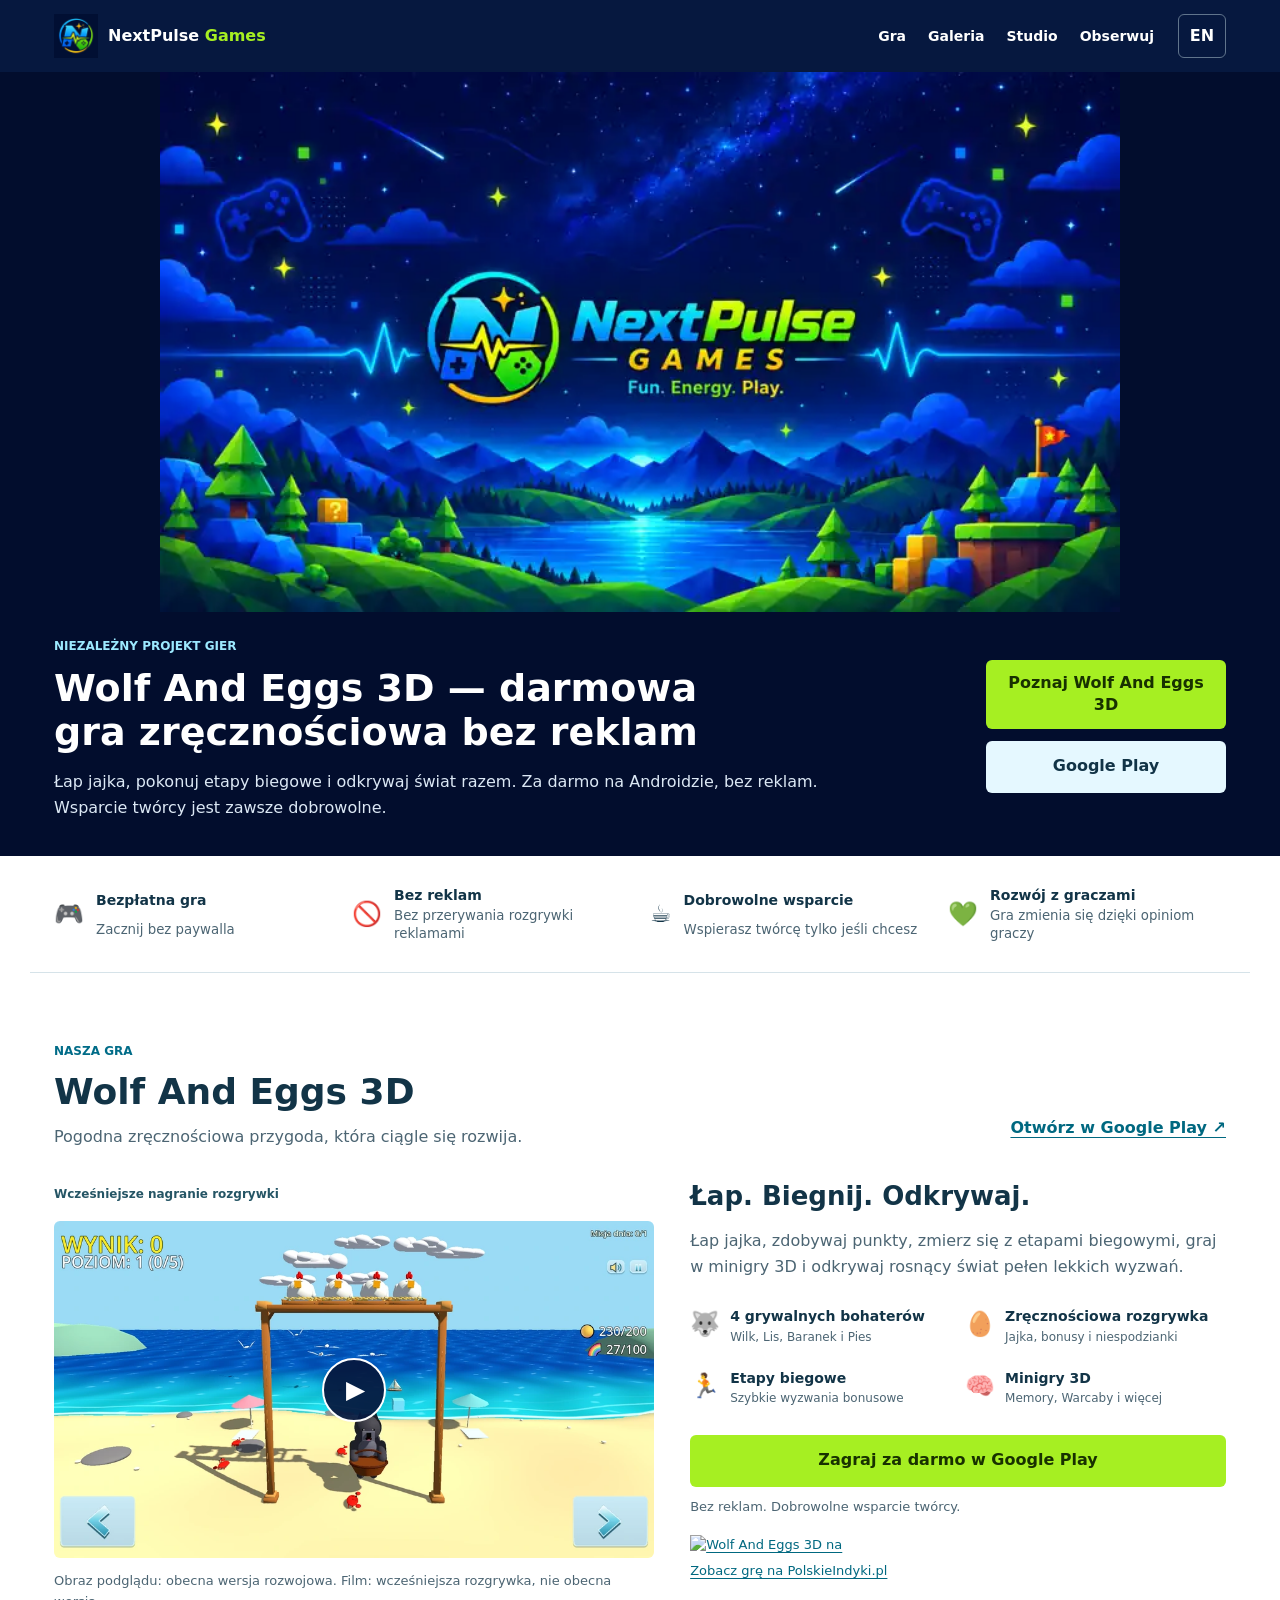
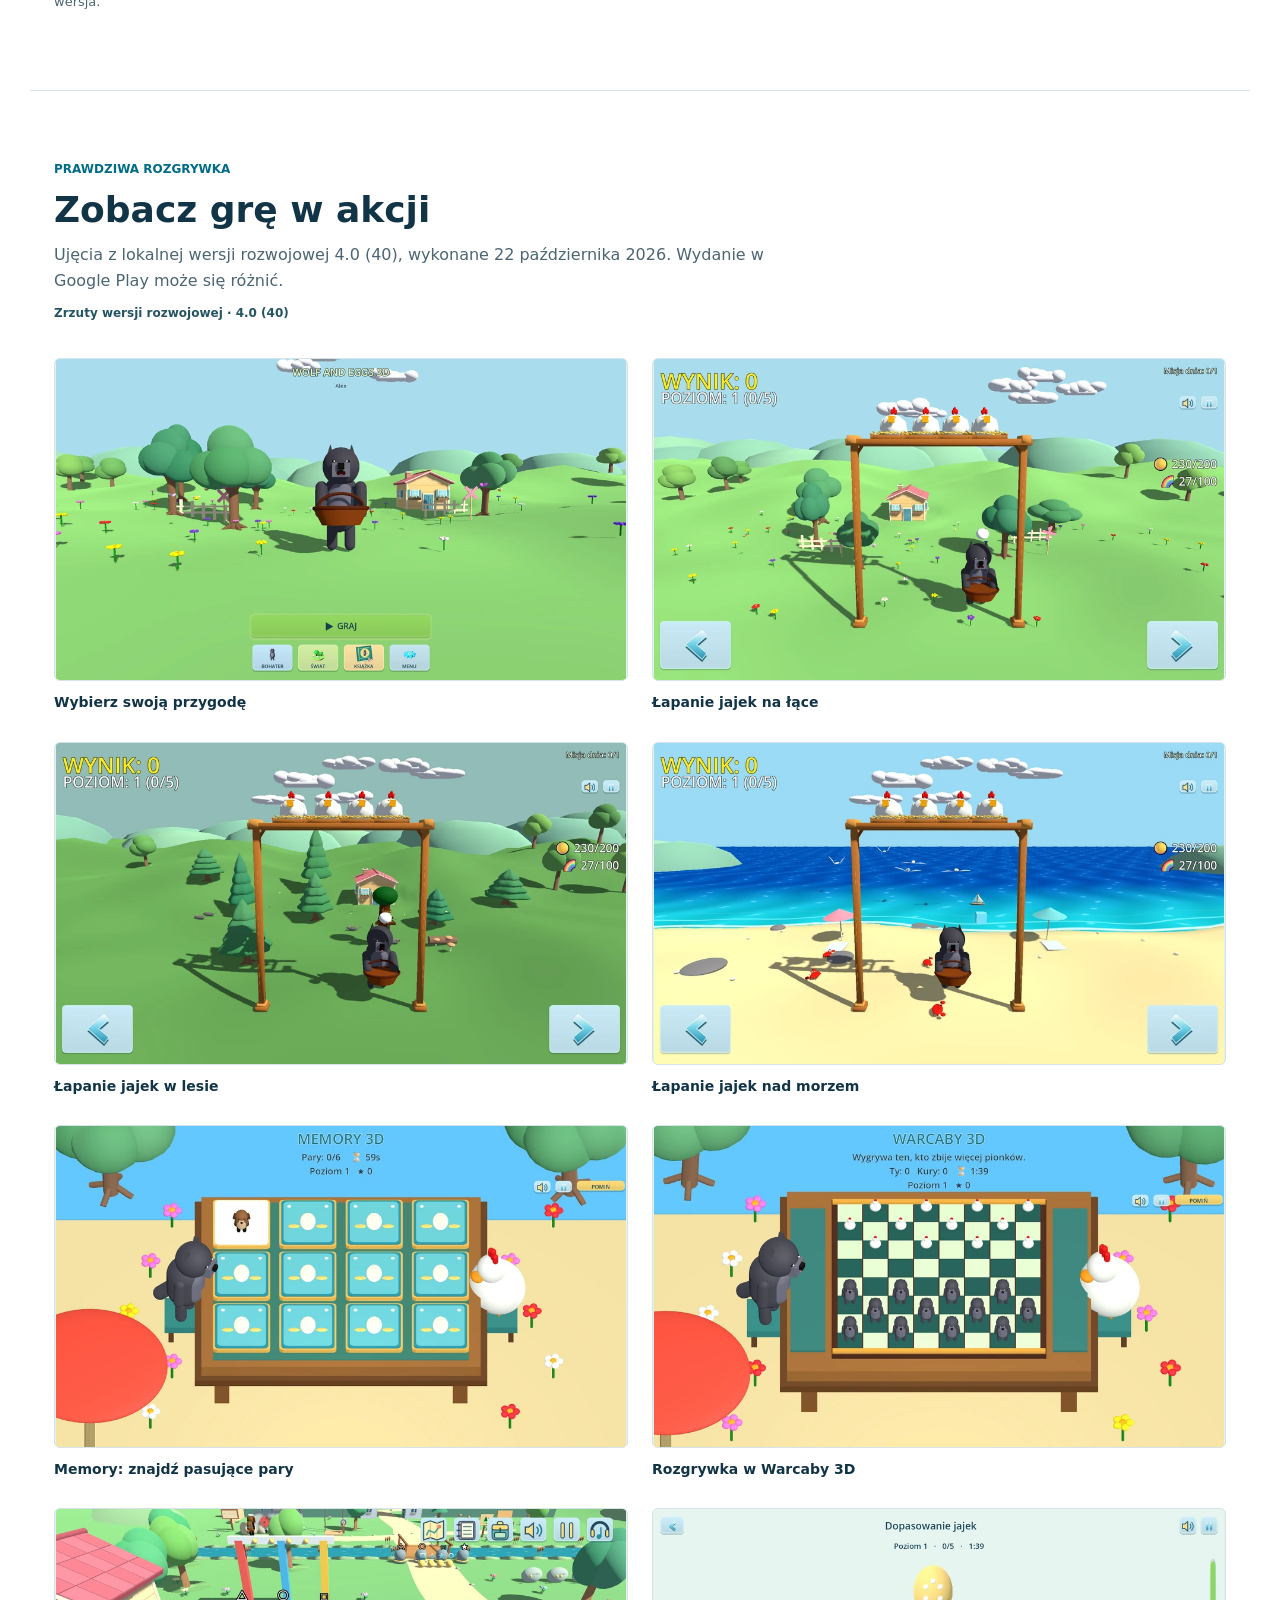
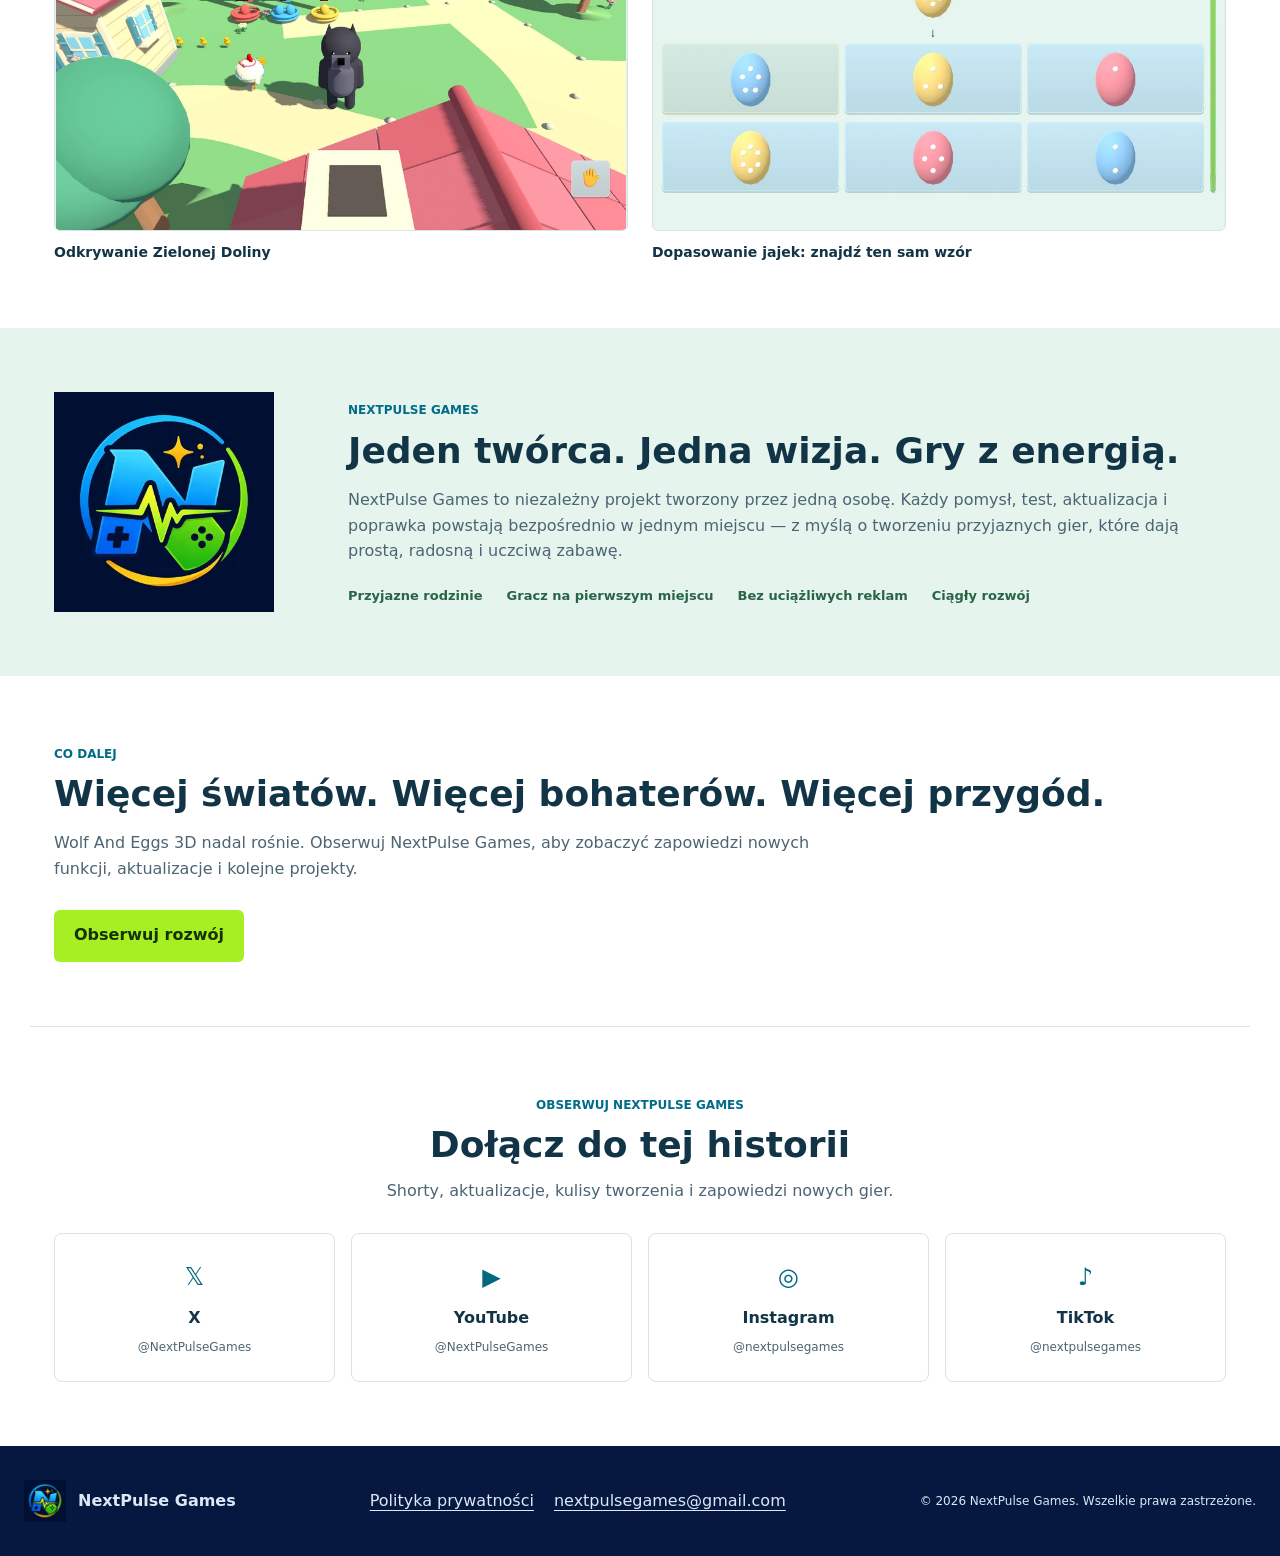
==== commit f037aa5d: "Use new NextPulse Games hero banner" ====
--- a/pl/index.html
+++ b/pl/index.html
@@ -247,6 +247,7 @@
 </div>
 <p>© <span id="year">2026</span> NextPulse Games. <span>Wszelkie prawa zastrzeżone.</span></p>
 </footer>
+<script defer="" src="/assets/brand/banner-20261027/loader.js?v=20261027-1"></script>
 <script defer="" src="/app.js?v=20261022-1"></script>
 </body>
 </html>
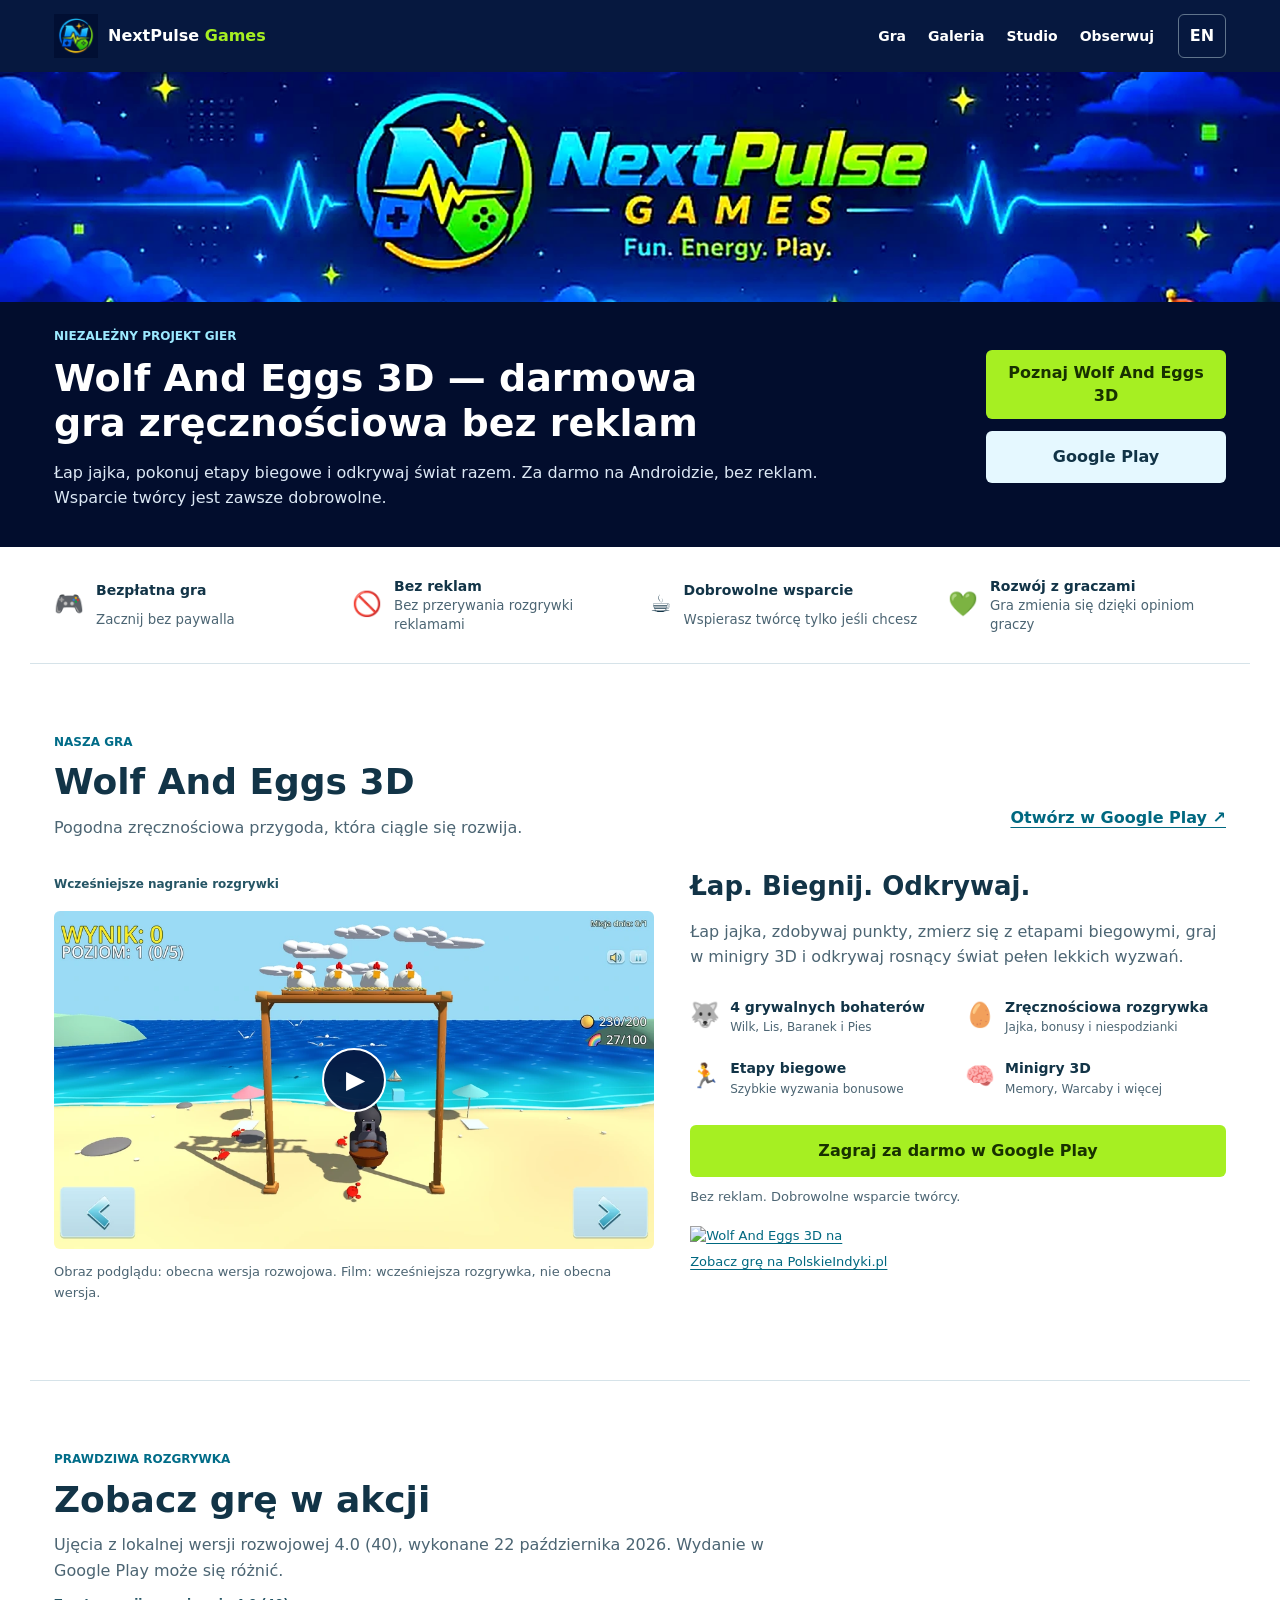
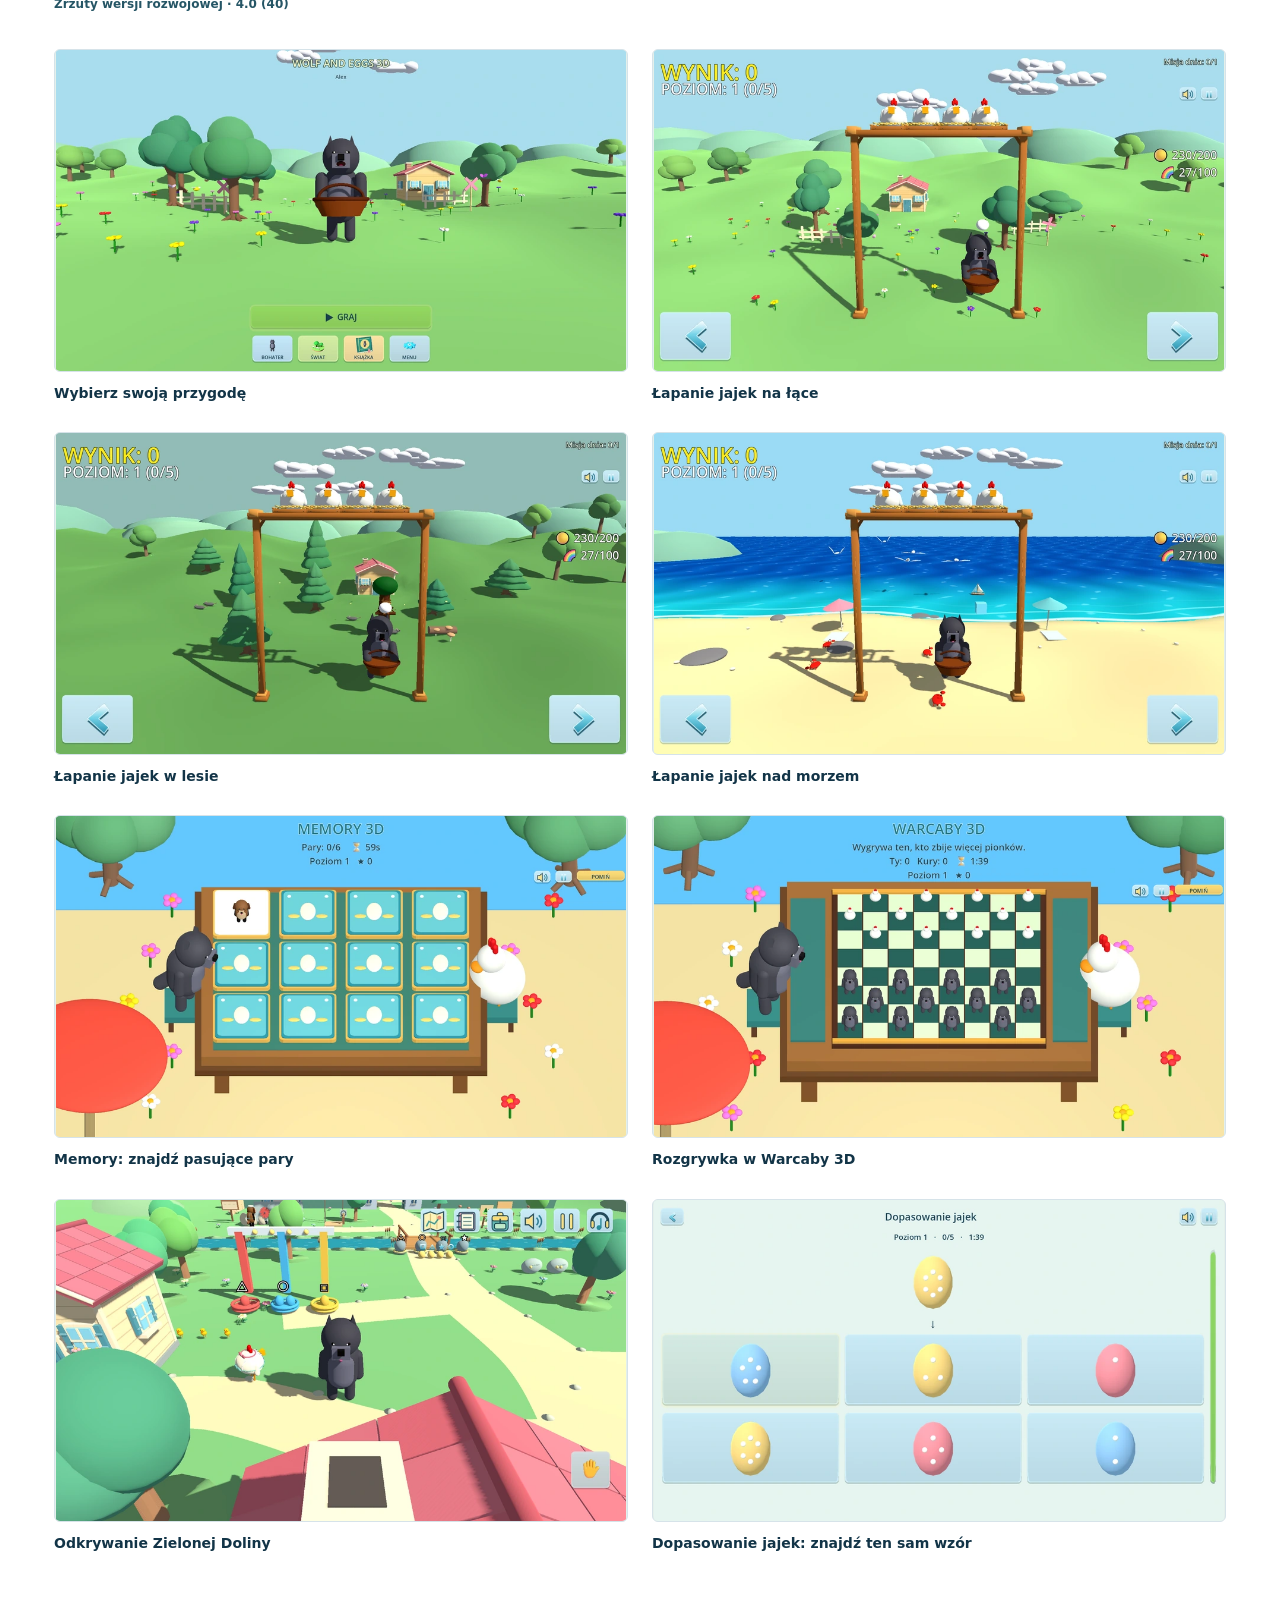
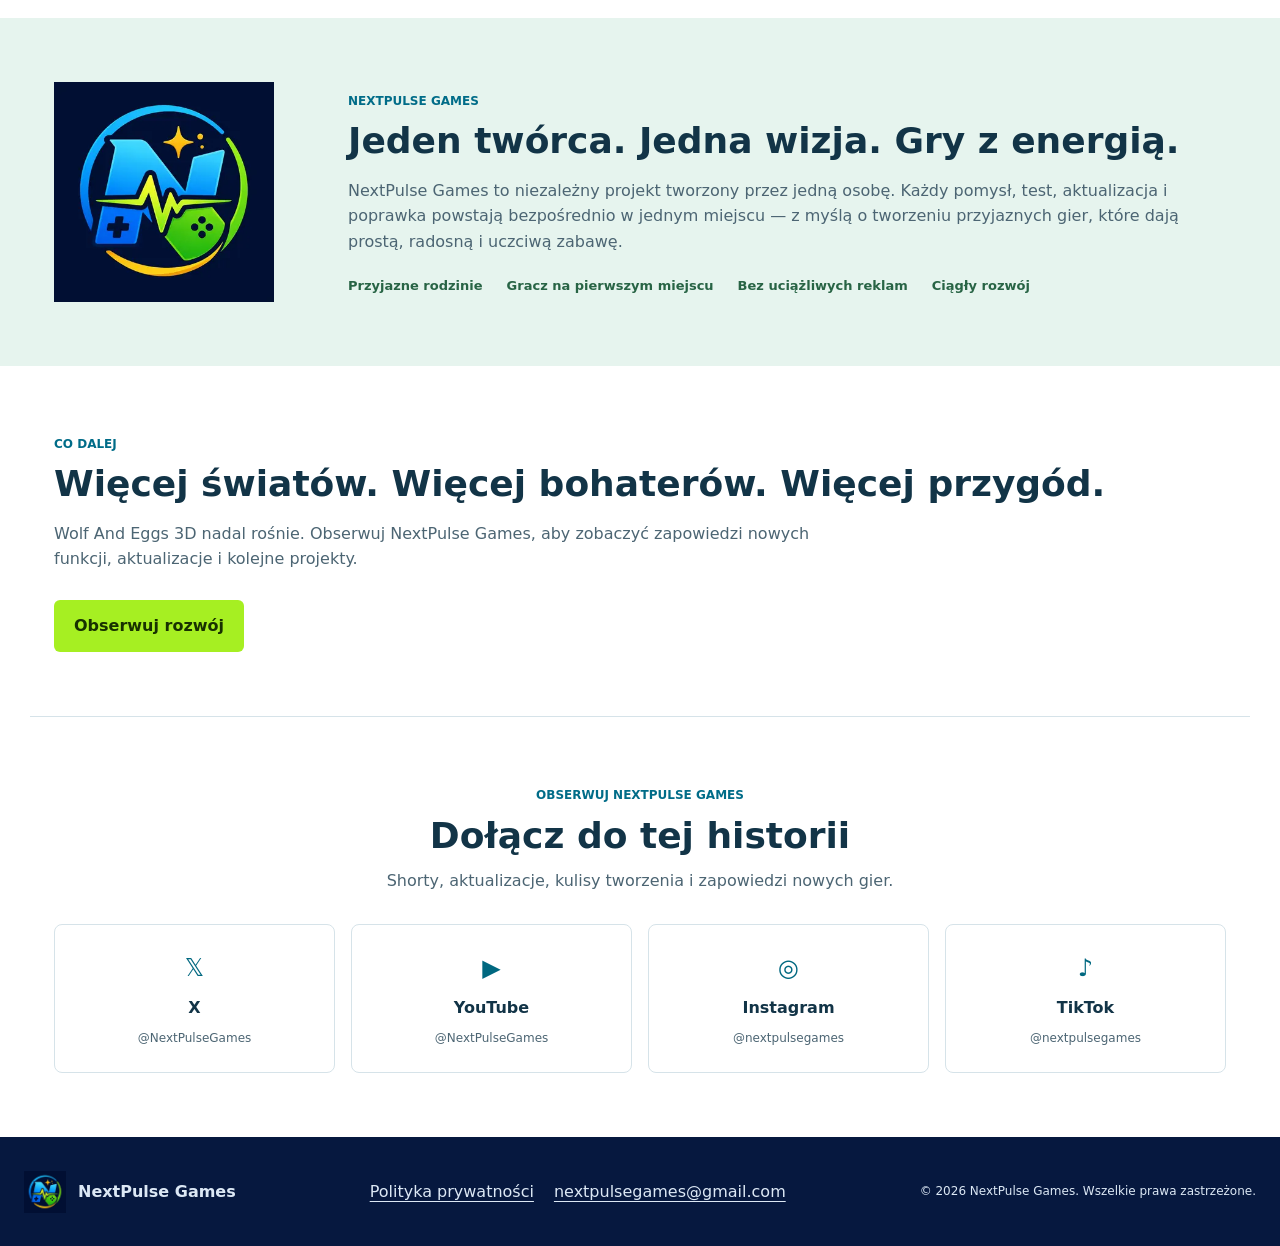
==== commit 3056197f: "Enhance NextPulse hero banner quality" ====
--- a/pl/index.html
+++ b/pl/index.html
@@ -129,7 +129,7 @@
 </header>
 <main id="main">
 <section aria-labelledby="heroTitle" class="hero">
-<div class="hero-brand-visual"><img alt="NextPulse Games. Fun. Energy. Play. — baner marki" decoding="async" fetchpriority="high" height="1152" sizes="(max-width: 960px) 100vw, 960px" src="/assets/brand/nextpulse-20261022-1536.webp" srcset="/assets/brand/nextpulse-20261022-768.webp 768w, /assets/brand/nextpulse-20261022-1536.webp 1536w, /assets/brand/nextpulse-20261022-2048.webp 2048w" width="2048"/></div>
+<div class="hero-brand-visual"><img alt="NextPulse Games. Fun. Energy. Play. — baner marki" decoding="async" fetchpriority="high" height="1152" sizes="100vw" src="/assets/brand/nextpulse-20261027-1536.webp?v=20261027-2" srcset="/assets/brand/nextpulse-20261027-1024.webp?v=20261027-2 1024w, /assets/brand/nextpulse-20261027-1536.webp?v=20261027-2 1536w, /assets/brand/nextpulse-20261027-2048.webp?v=20261027-2 2048w" width="2048"/></div>
 <div class="hero-content">
 <div>
 <span class="eyebrow">Niezależny projekt gier</span>
@@ -247,7 +247,6 @@
 </div>
 <p>© <span id="year">2026</span> NextPulse Games. <span>Wszelkie prawa zastrzeżone.</span></p>
 </footer>
-<script defer="" src="/assets/brand/banner-20261027/loader.js?v=20261027-1"></script>
 <script defer="" src="/app.js?v=20261022-1"></script>
 </body>
 </html>
--- a/styles.css
+++ b/styles.css
@@ -23,8 +23,8 @@
 .nav-links a:hover {color: var(--lime)}
 .lang-btn {display: grid; place-items: center; min-width: 48px; min-height: 44px; border: 1px solid #60748c; border-radius: 6px; font-weight: 800}
 .hero {background: #020d2d; color: white; padding-bottom: 32px}
-.hero-brand-visual {max-width: min(960px, max(360px, calc((100svh - 360px) * 1.77778))); margin: auto}
-.hero-brand-visual img {width: 100%; aspect-ratio: 16 / 9; object-fit: contain}
+.hero-brand-visual {width: 100%; max-width: none; height: clamp(220px, 18vw, 320px); margin: 0; overflow: hidden}
+.hero-brand-visual img {width: 100%; height: 100%; max-width: none; object-fit: cover; object-position: center}
 .hero-content {max-width: var(--max); margin: 0 auto; padding: 20px 24px 4px; display: grid; grid-template-columns: 1fr 240px; gap: 32px; align-items: center}
 .eyebrow, .kicker {font-size: 12px; font-weight: 800; text-transform: uppercase; color: #006c88}
 .hero .eyebrow {color: #9ce9ff}
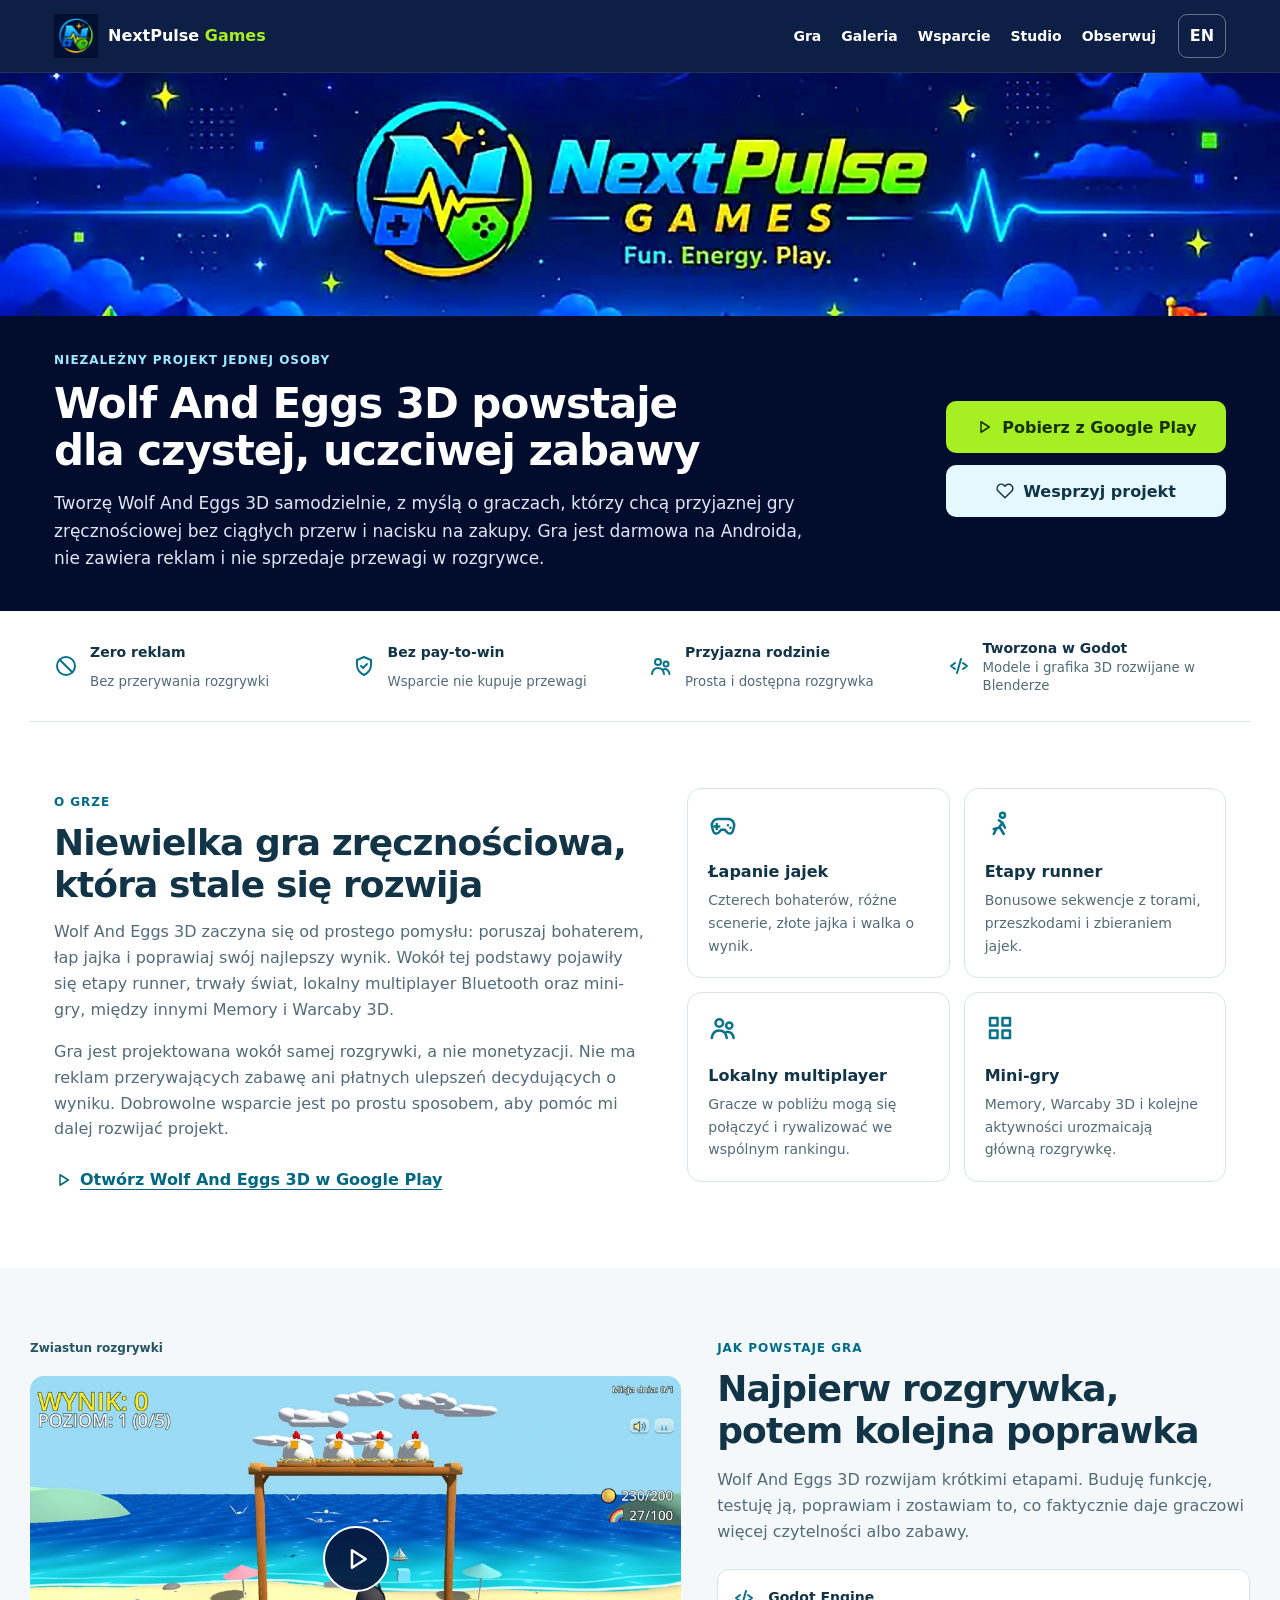
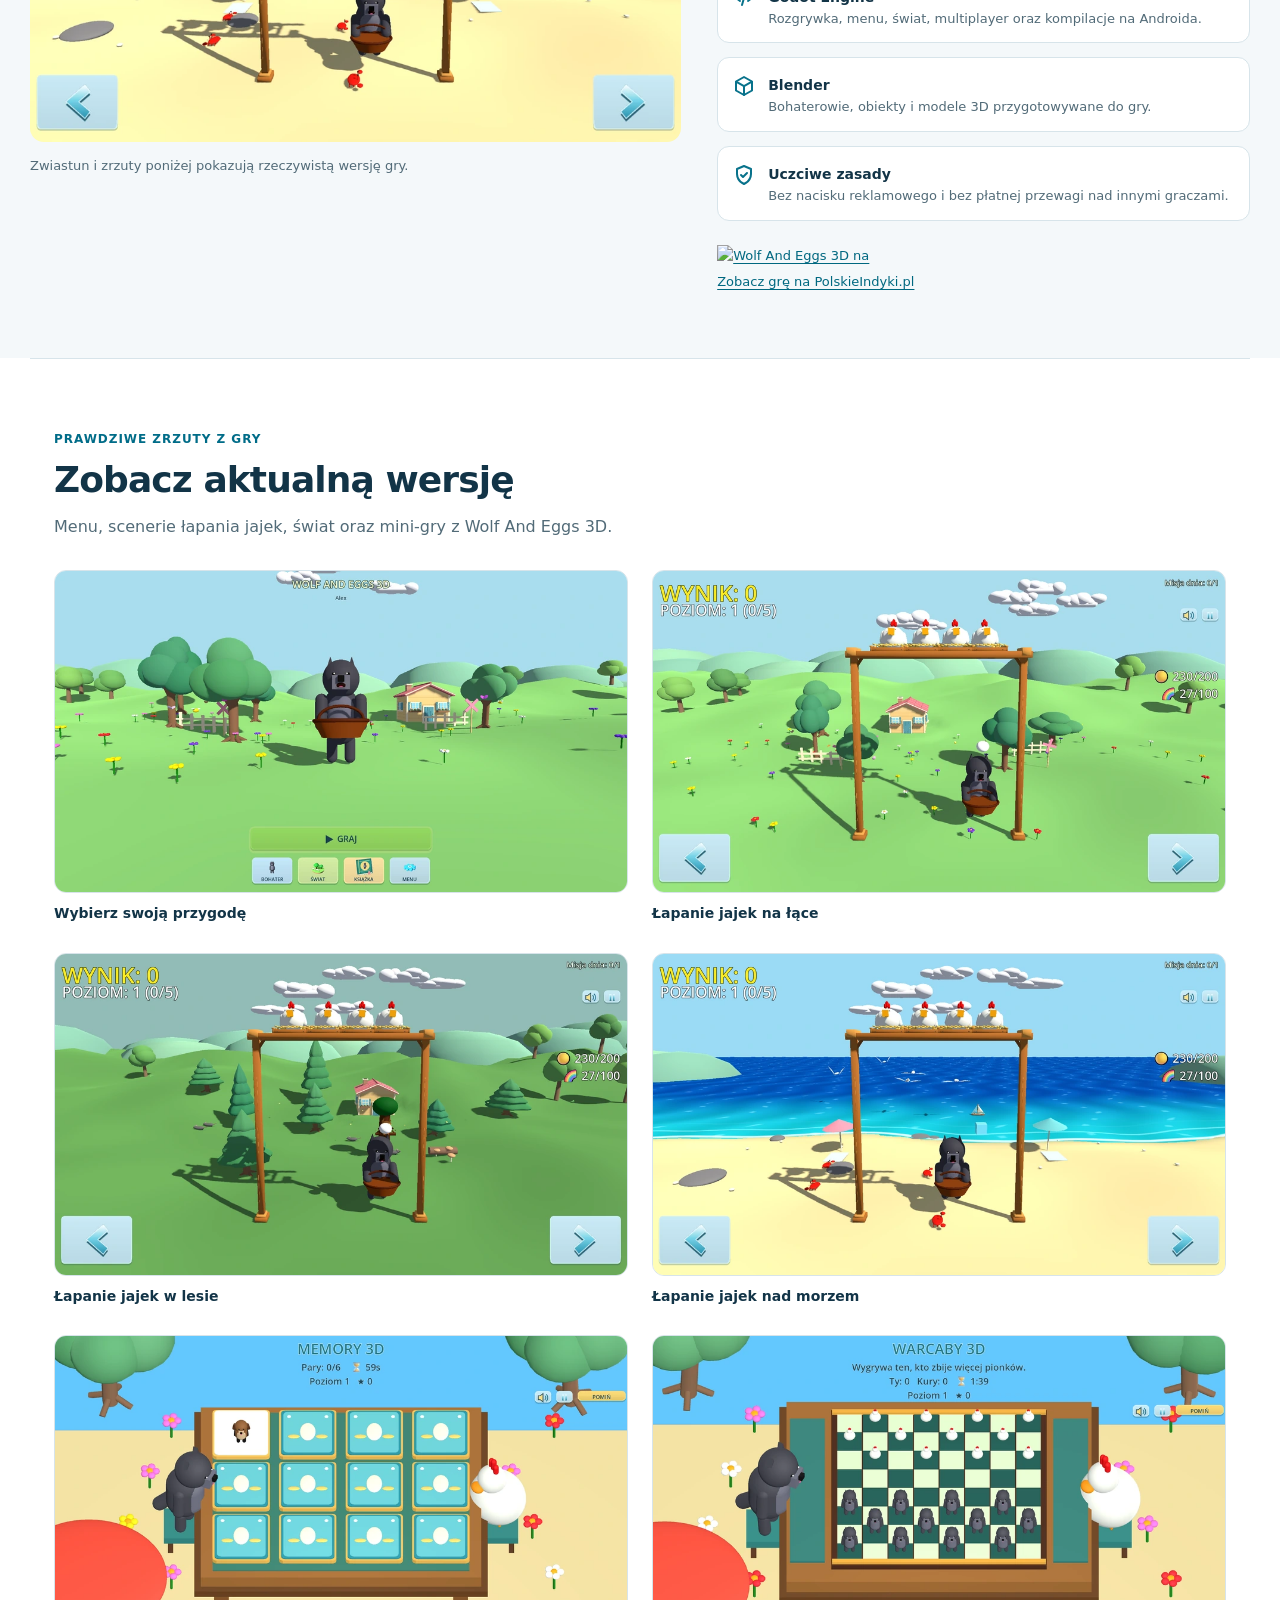
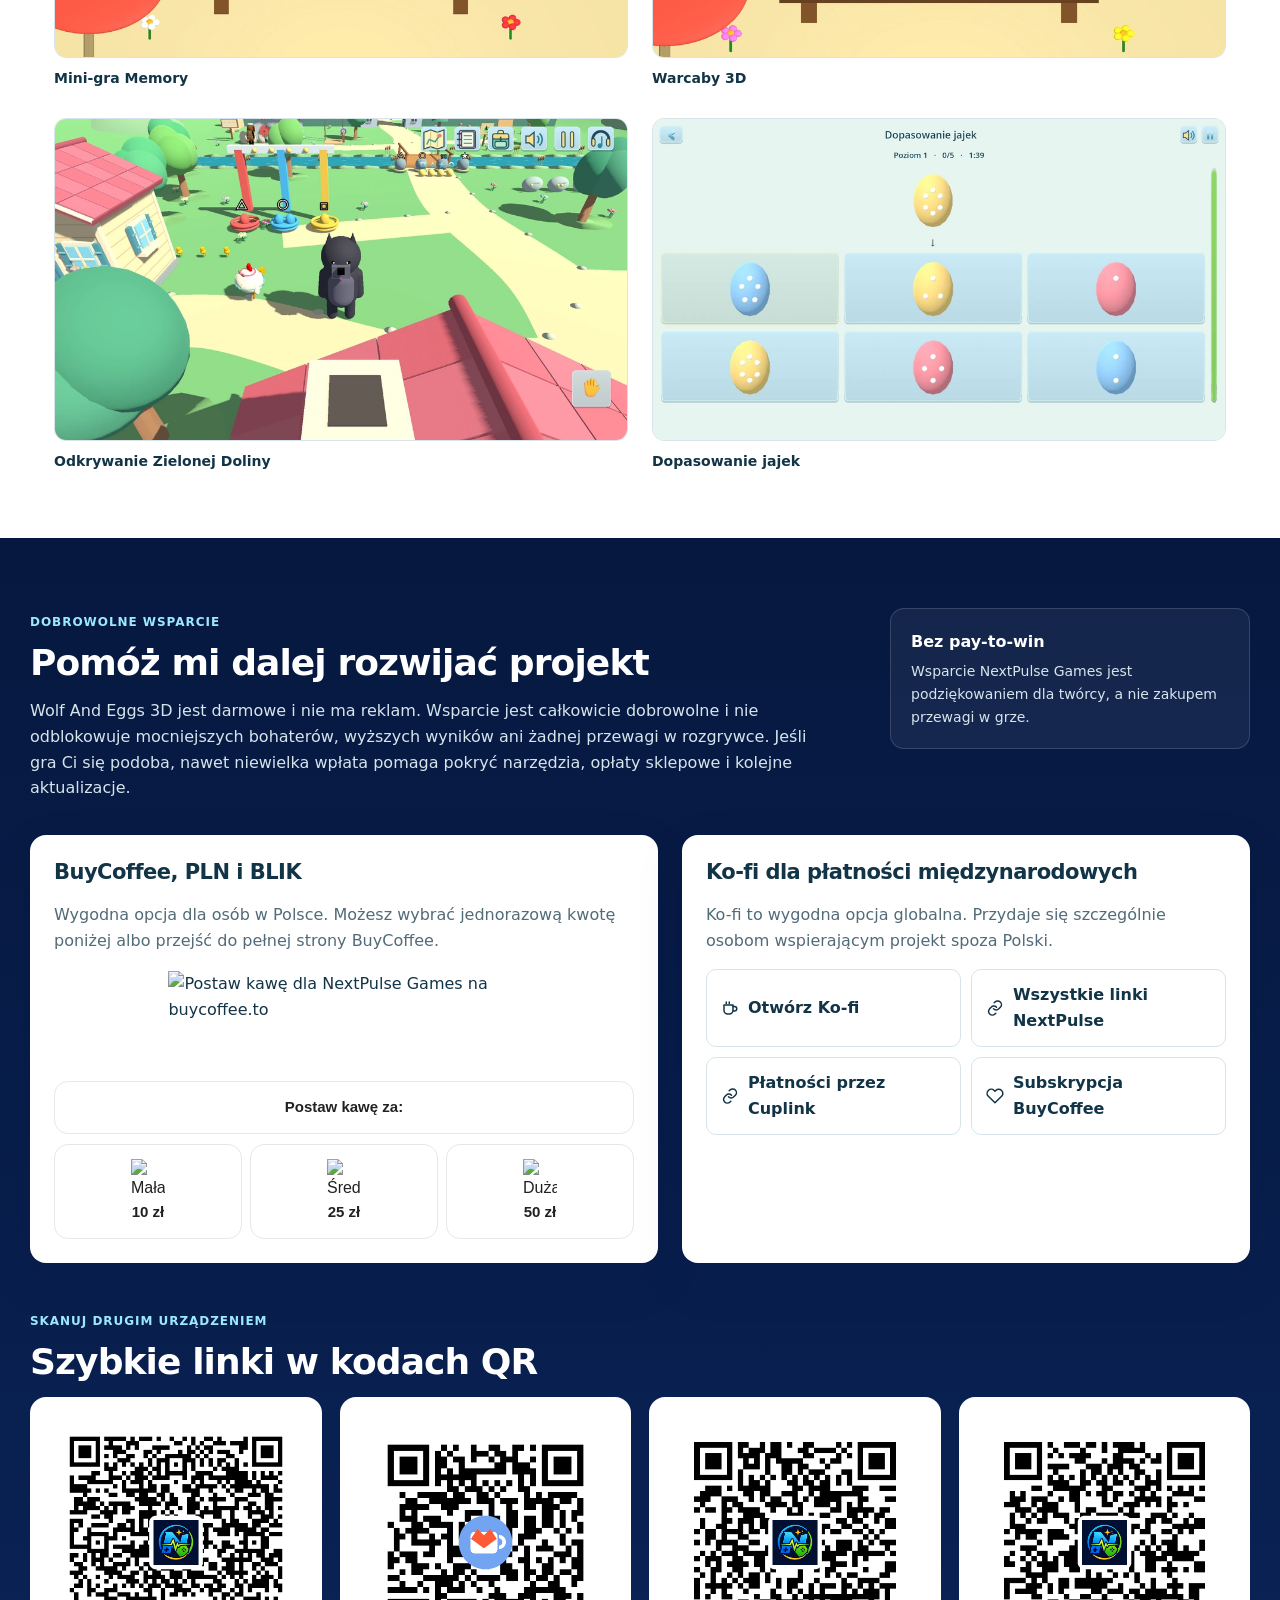
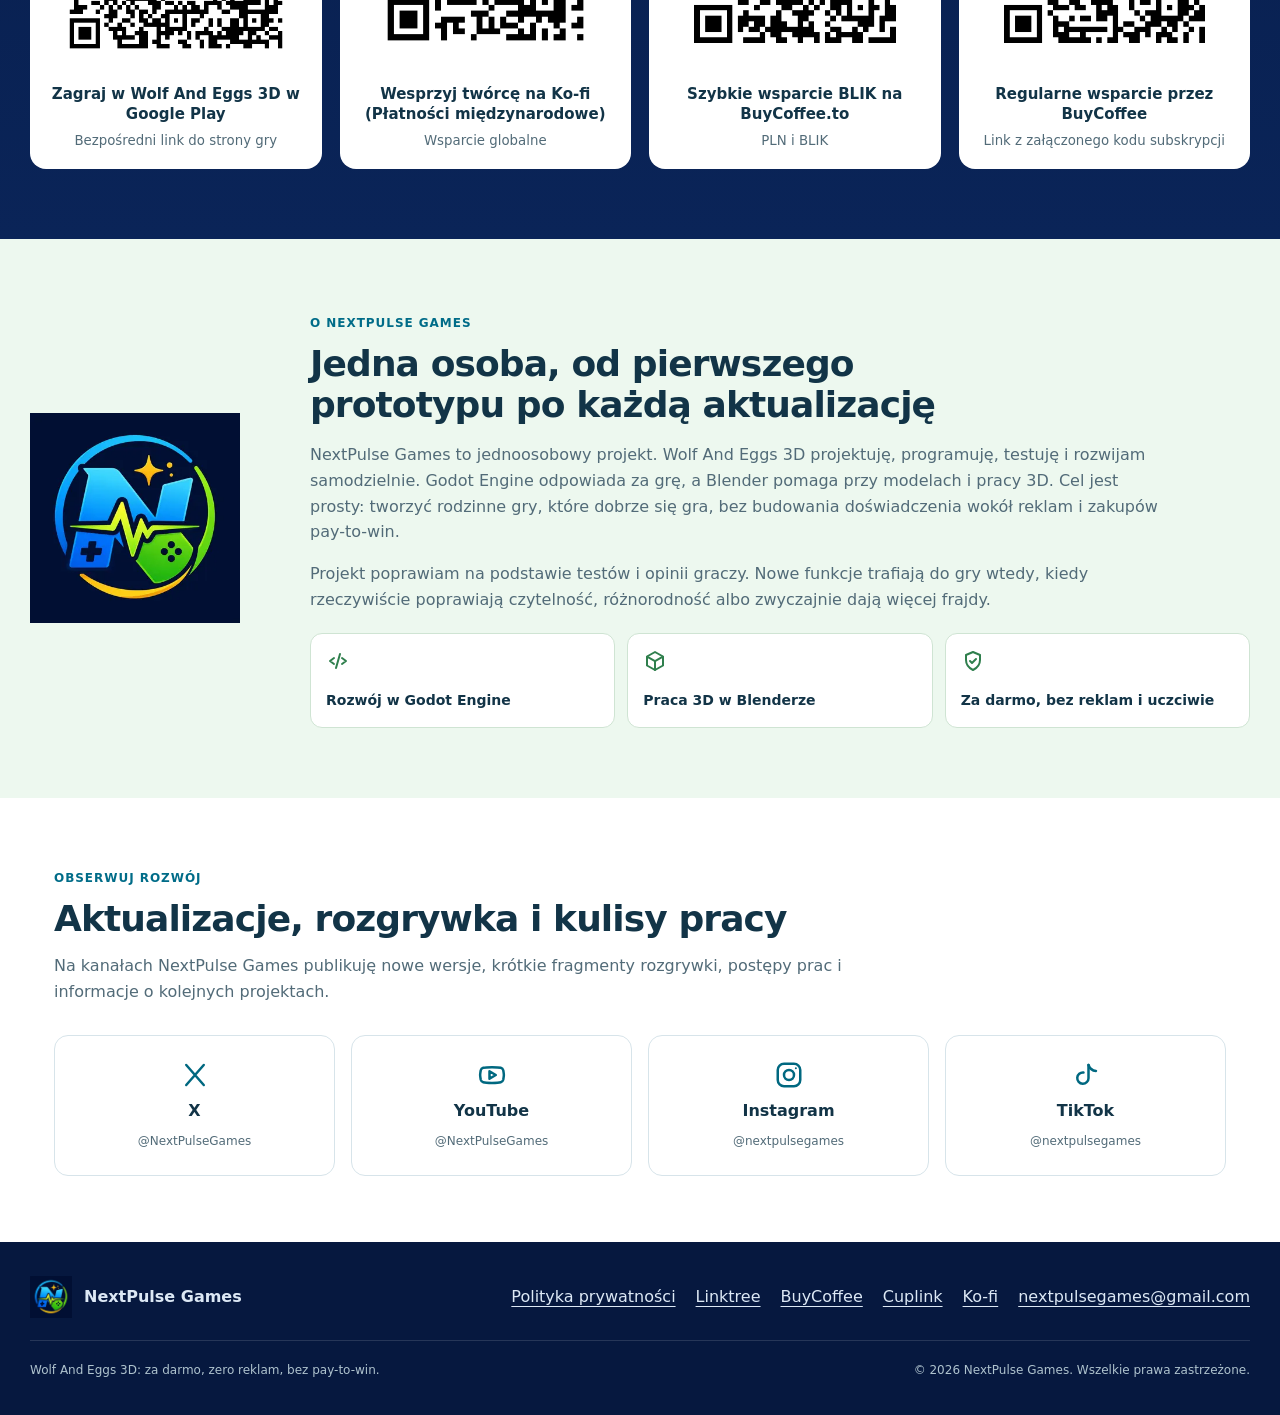
==== commit e809f4de: "Przebuduj polską stronę i dodaj pełną sekcję wsparcia" ====
--- a/pl/index.html
+++ b/pl/index.html
@@ -1,11 +1,10 @@
 <!DOCTYPE html>
-
 <html lang="pl">
 <head>
 <meta charset="utf-8"/>
 <meta content="width=device-width, initial-scale=1, viewport-fit=cover" name="viewport"/>
-<title>NextPulse Games — Wolf And Eggs 3D, gra bez reklam</title>
-<meta content="Łap jajka, biegnij i odkrywaj świat w Wolf And Eggs 3D, darmowej grze zręcznościowej na Androida. Bez reklam, z dobrowolnym wsparciem niezależnego twórcy." name="description"/>
+<title>NextPulse Games | Wolf And Eggs 3D, darmowa gra bez reklam</title>
+<meta content="Wolf And Eggs 3D to darmowa rodzinna gra zręcznościowa na Androida, tworzona przez jedną osobę w Godot Engine i Blenderze. Bez reklam i bez pay-to-win." name="description"/>
 <meta content="#06183f" name="theme-color"/>
 <meta content="NextPulse Games" name="application-name"/>
 <meta content="NextPulse Games" name="author"/>
@@ -14,239 +13,411 @@
 <meta content="dark light" name="color-scheme"/>
 <meta content="index,follow,max-image-preview:large,max-snippet:-1,max-video-preview:-1" name="robots"/>
 <link href="https://nextpulsegames.com/pl/" rel="canonical"/>
+<link href="https://nextpulsegames.com/" hreflang="en" rel="alternate"/>
+<link href="https://nextpulsegames.com/pl/" hreflang="pl" rel="alternate"/>
+<link href="https://nextpulsegames.com/" hreflang="x-default" rel="alternate"/>
 <meta content="website" property="og:type"/>
 <meta content="NextPulse Games" property="og:site_name"/>
-<meta content="NextPulse Games — Wolf And Eggs 3D, gra bez reklam" property="og:title"/>
-<meta content="Łap jajka, biegnij i odkrywaj świat w Wolf And Eggs 3D, darmowej grze zręcznościowej na Androida. Bez reklam, z dobrowolnym wsparciem niezależnego twórcy." property="og:description"/>
+<meta content="NextPulse Games | Wolf And Eggs 3D, darmowa gra bez reklam" property="og:title"/>
+<meta content="Rodzinna gra zręcznościowa 3D tworzona przez jedną osobę. Za darmo na Androida, bez reklam i bez pay-to-win." property="og:description"/>
 <meta content="https://nextpulsegames.com/assets/screens/4.0-40-20261022/pl/02_catch_meadow.jpg" property="og:image"/>
 <meta content="image/jpeg" property="og:image:type"/>
 <meta content="1920" property="og:image:width"/>
 <meta content="1080" property="og:image:height"/>
-<meta content="Wilk łapie jajka na łące" property="og:image:alt"/>
+<meta content="Wilk łapie jajka na łące w grze Wolf And Eggs 3D" property="og:image:alt"/>
 <meta content="pl_PL" property="og:locale"/>
 <meta content="en_US" property="og:locale:alternate"/>
 <meta content="https://nextpulsegames.com/pl/" property="og:url"/>
 <meta content="summary_large_image" name="twitter:card"/>
 <meta content="@NextPulseGames" name="twitter:site"/>
-<meta content="NextPulse Games — Wolf And Eggs 3D, gra bez reklam" name="twitter:title"/>
-<meta content="Łap jajka, biegnij i odkrywaj świat w Wolf And Eggs 3D, darmowej grze zręcznościowej na Androida. Bez reklam, z dobrowolnym wsparciem niezależnego twórcy." name="twitter:description"/>
+<meta content="NextPulse Games | Wolf And Eggs 3D" name="twitter:title"/>
+<meta content="Darmowa rodzinna rozgrywka, bez reklam i bez pay-to-win, tworzona w Godot Engine i Blenderze." name="twitter:description"/>
 <meta content="https://nextpulsegames.com/assets/screens/4.0-40-20261022/pl/02_catch_meadow.jpg" name="twitter:image"/>
+<meta content="Wilk łapie jajka na łące w grze Wolf And Eggs 3D" name="twitter:image:alt"/>
 <link href="/assets/favicon.svg" rel="icon" type="image/svg+xml"/>
 <link href="/assets/favicon-32.png" rel="icon" sizes="32x32" type="image/png"/>
 <link href="/site.webmanifest" rel="manifest"/>
-<link href="/styles.css?v=20261022-1" rel="stylesheet"/>
+<link href="/styles.css?v=20261031-1" rel="stylesheet"/>
 <script type="application/ld+json">{
-  "@context": "https://schema.org",
-  "@graph": [
+  "@context":"https://schema.org",
+  "@graph":[
     {
-      "@type": "Organization",
-      "@id": "https://nextpulsegames.com/#organization",
-      "name": "NextPulse Games",
-      "url": "https://nextpulsegames.com/",
-      "logo": "https://nextpulsegames.com/assets/brand-logo.webp",
-      "sameAs": [
+      "@type":"Organization",
+      "@id":"https://nextpulsegames.com/#organization",
+      "name":"NextPulse Games",
+      "url":"https://nextpulsegames.com/",
+      "logo":"https://nextpulsegames.com/assets/brand-logo.webp",
+      "sameAs":[
+        "https://linktr.ee/nextpulsegames",
         "https://x.com/NextPulseGames",
         "https://www.youtube.com/@NextPulseGames",
         "https://www.instagram.com/nextpulsegames/",
-        "https://www.tiktok.com/@nextpulsegames"
+        "https://www.tiktok.com/@nextpulsegames",
+        "https://ko-fi.com/nextpulsegames",
+        "https://buycoffee.to/nextpulsegames"
       ]
     },
     {
-      "@type": "WebSite",
-      "@id": "https://nextpulsegames.com/#website",
-      "url": "https://nextpulsegames.com/",
-      "name": "NextPulse Games",
-      "publisher": {
-        "@id": "https://nextpulsegames.com/#organization"
-      },
-      "inLanguage": [
-        "en",
-        "pl"
-      ]
+      "@type":"WebSite",
+      "@id":"https://nextpulsegames.com/#website",
+      "url":"https://nextpulsegames.com/",
+      "name":"NextPulse Games",
+      "publisher":{"@id":"https://nextpulsegames.com/#organization"},
+      "inLanguage":["en","pl"]
     },
     {
-      "@type": "VideoGame",
-      "@id": "https://nextpulsegames.com/#videogame",
-      "name": "Wolf And Eggs 3D",
-      "url": "https://nextpulsegames.com/pl/#game",
-      "image": "https://nextpulsegames.com/assets/screens/4.0-40-20261022/pl/02_catch_meadow.jpg",
-      "description": "Łap jajka, biegnij i odkrywaj świat w Wolf And Eggs 3D, darmowej grze zręcznościowej na Androida. Bez reklam, z dobrowolnym wsparciem niezależnego twórcy.",
-      "genre": [
-        "Arcade",
-        "Casual",
-        "Family"
-      ],
-      "applicationCategory": "Game",
-      "operatingSystem": "Android",
-      "publisher": {
-        "@id": "https://nextpulsegames.com/#organization"
+      "@type":"VideoGame",
+      "@id":"https://nextpulsegames.com/#videogame",
+      "name":"Wolf And Eggs 3D",
+      "url":"https://nextpulsegames.com/pl/#game",
+      "image":"https://nextpulsegames.com/assets/screens/4.0-40-20261022/pl/02_catch_meadow.jpg",
+      "description":"Darmowa rodzinna gra zręcznościowa na Androida, tworzona przez jedną osobę w Godot Engine i Blenderze. Bez reklam i bez pay-to-win.",
+      "genre":["Arcade","Casual","Family"],
+      "applicationCategory":"Game",
+      "operatingSystem":"Android",
+      "publisher":{"@id":"https://nextpulsegames.com/#organization"},
+      "offers":{
+        "@type":"Offer",
+        "price":"0",
+        "priceCurrency":"PLN",
+        "availability":"https://schema.org/InStock",
+        "url":"https://play.google.com/store/apps/details?id=com.nextpulsegames.wolfandeggs3d"
       },
-      "offers": {
-        "@type": "Offer",
-        "price": "0",
-        "priceCurrency": "USD",
-        "availability": "https://schema.org/InStock",
-        "url": "https://play.google.com/store/apps/details?id=com.nextpulsegames.wolfandeggs3d"
-      },
-      "inLanguage": [
-        "en",
-        "pl"
-      ],
-      "isAccessibleForFree": true
-    },
-    {
-      "@type": "WebPage",
-      "@id": "https://nextpulsegames.com/pl/#webpage",
-      "url": "https://nextpulsegames.com/pl/",
-      "name": "NextPulse Games — Wolf And Eggs 3D, gra bez reklam",
-      "inLanguage": "pl",
-      "isPartOf": {
-        "@id": "https://nextpulsegames.com/#website"
-      },
-      "about": {
-        "@id": "https://nextpulsegames.com/#videogame"
-      }
+      "inLanguage":["en","pl"],
+      "isAccessibleForFree":true
     }
   ]
 }</script>
-<link href="https://nextpulsegames.com/" hreflang="en" rel="alternate"/><link href="https://nextpulsegames.com/pl/" hreflang="pl" rel="alternate"/><link href="https://nextpulsegames.com/" hreflang="x-default" rel="alternate"/><meta content="Wilk łapie jajka na łące" name="twitter:image:alt"/></head>
+</head>
 <body>
 <a class="skip" href="#main">Przejdź do treści</a>
+
+<svg class="svg-sprite" aria-hidden="true" focusable="false">
+  <symbol id="i-play" viewBox="0 0 24 24"><path d="M8 5v14l11-7z"/></symbol>
+  <symbol id="i-gamepad" viewBox="0 0 24 24"><path d="M8 8h8a5 5 0 0 1 4.8 6.4l-1 3.4a2.6 2.6 0 0 1-4.4 1l-2-2.3h-2.8l-2 2.3a2.6 2.6 0 0 1-4.4-1l-1-3.4A5 5 0 0 1 8 8z"/><path d="M7 12v4M5 14h4M16 13h.01M18 15h.01"/></symbol>
+  <symbol id="i-ban" viewBox="0 0 24 24"><circle cx="12" cy="12" r="9"/><path d="m5.7 5.7 12.6 12.6"/></symbol>
+  <symbol id="i-shield" viewBox="0 0 24 24"><path d="M12 3 5 6v5c0 4.7 2.9 8 7 10 4.1-2 7-5.3 7-10V6z"/><path d="m9 12 2 2 4-4"/></symbol>
+  <symbol id="i-users" viewBox="0 0 24 24"><circle cx="9" cy="8" r="3"/><circle cx="17" cy="10" r="2.5"/><path d="M3 20c.5-4 2.7-6 6-6s5.5 2 6 6M15 15c3 0 5 1.7 5.5 5"/></symbol>
+  <symbol id="i-run" viewBox="0 0 24 24"><circle cx="14" cy="5" r="2"/><path d="m11 9 3 2 2 4M14 11l-3 4-4 1M12 15l3 5M9 16l-2 4"/></symbol>
+  <symbol id="i-grid" viewBox="0 0 24 24"><rect x="4" y="4" width="6" height="6"/><rect x="14" y="4" width="6" height="6"/><rect x="4" y="14" width="6" height="6"/><rect x="14" y="14" width="6" height="6"/></symbol>
+  <symbol id="i-code" viewBox="0 0 24 24"><path d="m8 9-4 3 4 3M16 9l4 3-4 3M14 5l-4 14"/></symbol>
+  <symbol id="i-cube" viewBox="0 0 24 24"><path d="m12 3 8 4.5v9L12 21l-8-4.5v-9z"/><path d="m4.5 7.8 7.5 4.3 7.5-4.3M12 12v9"/></symbol>
+  <symbol id="i-heart" viewBox="0 0 24 24"><path d="M20.8 4.6a5.5 5.5 0 0 0-7.8 0L12 5.7l-1.1-1.1a5.5 5.5 0 0 0-7.8 7.8L12 21l8.8-8.6a5.5 5.5 0 0 0 0-7.8z"/></symbol>
+  <symbol id="i-coffee" viewBox="0 0 24 24"><path d="M4 8h12v7a5 5 0 0 1-5 5H9a5 5 0 0 1-5-5z"/><path d="M16 10h2a3 3 0 0 1 0 6h-2M7 4v2M11 4v2"/></symbol>
+  <symbol id="i-link" viewBox="0 0 24 24"><path d="M10 13a5 5 0 0 0 7.1.1l2-2a5 5 0 0 0-7.1-7.1l-1.1 1.1"/><path d="M14 11a5 5 0 0 0-7.1-.1l-2 2A5 5 0 0 0 12 20l1.1-1.1"/></symbol>
+  <symbol id="i-youtube" viewBox="0 0 24 24"><path d="M21 8.2a2.8 2.8 0 0 0-2-2C17.2 5.7 12 5.7 12 5.7s-5.2 0-7 .5a2.8 2.8 0 0 0-2 2A29 29 0 0 0 2.5 12 29 29 0 0 0 3 15.8a2.8 2.8 0 0 0 2 2c1.8.5 7 .5 7 .5s5.2 0 7-.5a2.8 2.8 0 0 0 2-2 29 29 0 0 0 .5-3.8 29 29 0 0 0-.5-3.8z"/><path d="m10 9 5 3-5 3z"/></symbol>
+  <symbol id="i-instagram" viewBox="0 0 24 24"><rect x="3" y="3" width="18" height="18" rx="5"/><circle cx="12" cy="12" r="4"/><circle cx="17.5" cy="6.5" r=".8" fill="currentColor" stroke="none"/></symbol>
+  <symbol id="i-tiktok" viewBox="0 0 24 24"><path d="M14 4v10.5a4.5 4.5 0 1 1-4-4.5"/><path d="M14 4c1 3 3 4.5 6 4.8"/></symbol>
+  <symbol id="i-x" viewBox="0 0 24 24"><path d="m5 4 14 16M19 4 5 20"/></symbol>
+</svg>
+
 <header class="site-header" id="top">
-<div class="nav-wrap">
-<a aria-label="NextPulse Games — strona główna" class="brand" href="#top">
-<img alt="" height="52" src="/assets/brand-logo.webp?v=20261012" width="52"/>
-<span>NextPulse <strong>Games</strong></span>
-</a>
-<nav aria-label="Nawigacja główna" class="nav-links">
-<a href="#game">Gra</a>
-<a href="#gallery">Galeria</a>
-<a href="#studio">Studio</a>
-<a href="#social">Obserwuj</a>
-</nav>
-<a aria-label="English version" class="lang-btn" href="/" hreflang="en" lang="en">EN</a>
-</div>
+  <div class="nav-wrap">
+    <a aria-label="Strona główna NextPulse Games" class="brand" href="#top">
+      <img alt="" height="52" src="/assets/brand-logo.webp?v=20261012" width="52"/>
+      <span>NextPulse <strong>Games</strong></span>
+    </a>
+    <nav aria-label="Główna nawigacja" class="nav-links">
+      <a href="#game">Gra</a>
+      <a href="#gallery">Galeria</a>
+      <a href="#support">Wsparcie</a>
+      <a href="#studio">Studio</a>
+      <a href="#social">Obserwuj</a>
+    </nav>
+    <a aria-label="English version" class="lang-btn" href="/" hreflang="en" lang="en">EN</a>
+  </div>
 </header>
+
 <main id="main">
-<section aria-labelledby="heroTitle" class="hero">
-<div class="hero-brand-visual"><img alt="NextPulse Games. Fun. Energy. Play. — baner marki" decoding="async" fetchpriority="high" height="1152" sizes="100vw" src="/assets/brand/nextpulse-20261027-1536.webp?v=20261027-2" srcset="/assets/brand/nextpulse-20261027-1024.webp?v=20261027-2 1024w, /assets/brand/nextpulse-20261027-1536.webp?v=20261027-2 1536w, /assets/brand/nextpulse-20261027-2048.webp?v=20261027-2 2048w" width="2048"/></div>
-<div class="hero-content">
-<div>
-<span class="eyebrow">Niezależny projekt gier</span>
-<h1 id="heroTitle">Wolf And Eggs 3D — darmowa gra zręcznościowa bez reklam</h1>
-<p>Łap jajka, pokonuj etapy biegowe i odkrywaj świat razem. Za darmo na Androidzie, bez reklam. Wsparcie twórcy jest zawsze dobrowolne.</p>
-</div>
-<div class="hero-actions">
-<a class="btn btn-primary" href="#game">Poznaj Wolf And Eggs 3D</a>
-<a class="btn btn-secondary" href="https://play.google.com/store/apps/details?id=com.nextpulsegames.wolfandeggs3d" rel="noopener noreferrer" target="_blank">Google Play</a>
-</div>
-</div>
-</section>
-<section aria-label="Zasady studia" class="promise-strip">
-<div><span aria-hidden="true" class="icon">🎮</span><strong>Bezpłatna gra</strong><small>Zacznij bez paywalla</small></div>
-<div><span aria-hidden="true" class="icon">🚫</span><strong>Bez reklam</strong><small>Bez przerywania rozgrywki reklamami</small></div>
-<div><span aria-hidden="true" class="icon">☕</span><strong>Dobrowolne wsparcie</strong><small>Wspierasz twórcę tylko jeśli chcesz</small></div>
-<div><span aria-hidden="true" class="icon">💚</span><strong>Rozwój z graczami</strong><small>Gra zmienia się dzięki opiniom graczy</small></div>
-</section>
-<section class="section featured" id="game">
-<div class="section-title-row">
-<div>
-<span class="kicker">Nasza gra</span>
-<h2>Wolf And Eggs 3D</h2>
-<p class="section-lead">Pogodna zręcznościowa przygoda, która ciągle się rozwija.</p>
-</div>
-<a class="inline-link" href="https://play.google.com/store/apps/details?id=com.nextpulsegames.wolfandeggs3d" rel="noopener noreferrer" target="_blank">Otwórz w Google Play ↗</a>
-</div>
-<div class="feature-grid">
-<div class="video-shell">
-<div class="video-label"><span class="preview-badge">Wcześniejsze nagranie rozgrywki</span></div>
-<a aria-label="Obejrzyj wcześniejszą rozgrywkę po polsku" class="video-launch" data-title="Wolf And Eggs 3D — wcześniejsze nagranie rozgrywki po polsku" data-video="https://www.youtube-nocookie.com/embed/hMIvqi88Cwg?rel=0" href="https://www.youtube.com/watch?v=hMIvqi88Cwg"><img alt="Obecna wersja rozwojowa: łapanie jajek nad morzem" decoding="async" height="1080" loading="lazy" src="/assets/screens/4.0-40-20261022/pl/04_catch_sea-960.webp" width="1920"/><span aria-hidden="true" class="video-play">▶</span></a>
-<p class="video-note">Obraz podglądu: obecna wersja rozwojowa. Film: wcześniejsza rozgrywka, nie obecna wersja.</p></div>
-<div class="feature-copy">
-<h3>Łap. Biegnij. Odkrywaj.</h3>
-<p>Łap jajka, zdobywaj punkty, zmierz się z etapami biegowymi, graj w minigry 3D i odkrywaj rosnący świat pełen lekkich wyzwań.</p>
-<div class="feature-list">
-<div><b aria-hidden="true">🐺</b><span><strong>4 grywalnych bohaterów</strong><small>Wilk, Lis, Baranek i Pies</small></span></div>
-<div><b aria-hidden="true">🥚</b><span><strong>Zręcznościowa rozgrywka</strong><small>Jajka, bonusy i niespodzianki</small></span></div>
-<div><b aria-hidden="true">🏃</b><span><strong>Etapy biegowe</strong><small>Szybkie wyzwania bonusowe</small></span></div>
-<div><b aria-hidden="true">🧠</b><span><strong>Minigry 3D</strong><small>Memory, Warcaby i więcej</small></span></div>
-</div>
-<div class="cta-stack">
-<a class="btn btn-primary btn-wide" href="https://play.google.com/store/apps/details?id=com.nextpulsegames.wolfandeggs3d" rel="noopener noreferrer" target="_blank">Zagraj za darmo w Google Play</a>
-<span class="micro">Bez reklam. Dobrowolne wsparcie twórcy.</span>
-<a class="indie-badge" href="https://polskieindyki.pl/pl/gra/wolf-and-eggs-3d" rel="noopener noreferrer" target="_blank"><img alt="Wolf And Eggs 3D na PolskieIndyki.pl" decoding="async" height="20" loading="lazy" src="https://polskieindyki.pl/badges/gra/wolf-and-eggs-3d.svg" width="223"/><span>Zobacz grę na PolskieIndyki.pl</span></a></div>
-</div>
-</div>
-</section>
-<section class="section gallery" id="gallery">
-<div class="section-title-row">
-<div>
-<span class="kicker">Prawdziwa rozgrywka</span>
-<h2>Zobacz grę w akcji</h2>
-<p class="section-lead">Ujęcia z lokalnej wersji rozwojowej 4.0 (40), wykonane 22 października 2026. Wydanie w Google Play może się różnić.</p>
-<span class="preview-badge gallery-version">Zrzuty wersji rozwojowej · 4.0 (40)</span>
-</div>
-
-</div>
-<div aria-label="Zrzuty rozgrywki" class="shots"><figure><a aria-label="Wybierz swoją przygodę — powiększ" data-shot="01_menu" href="/assets/screens/4.0-40-20261022/pl/01_menu.jpg"><img alt="Wybierz swoją przygodę" decoding="async" height="1080" loading="lazy" src="/assets/screens/4.0-40-20261022/pl/01_menu-960.webp" width="1920"/></a><figcaption>Wybierz swoją przygodę</figcaption></figure><figure><a aria-label="Łapanie jajek na łące — powiększ" data-shot="02_catch_meadow" href="/assets/screens/4.0-40-20261022/pl/02_catch_meadow.jpg"><img alt="Łapanie jajek na łące" decoding="async" height="1080" loading="lazy" src="/assets/screens/4.0-40-20261022/pl/02_catch_meadow-960.webp" width="1920"/></a><figcaption>Łapanie jajek na łące</figcaption></figure><figure><a aria-label="Łapanie jajek w lesie — powiększ" data-shot="03_catch_forest" href="/assets/screens/4.0-40-20261022/pl/03_catch_forest.jpg"><img alt="Łapanie jajek w lesie" decoding="async" height="1080" loading="lazy" src="/assets/screens/4.0-40-20261022/pl/03_catch_forest-960.webp" width="1920"/></a><figcaption>Łapanie jajek w lesie</figcaption></figure><figure><a aria-label="Łapanie jajek nad morzem — powiększ" data-shot="04_catch_sea" href="/assets/screens/4.0-40-20261022/pl/04_catch_sea.jpg"><img alt="Łapanie jajek nad morzem" decoding="async" height="1080" loading="lazy" src="/assets/screens/4.0-40-20261022/pl/04_catch_sea-960.webp" width="1920"/></a><figcaption>Łapanie jajek nad morzem</figcaption></figure><figure><a aria-label="Memory: znajdź pasujące pary — powiększ" data-shot="05_memory" href="/assets/screens/4.0-40-20261022/pl/05_memory.jpg"><img alt="Memory: znajdź pasujące pary" decoding="async" height="1080" loading="lazy" src="/assets/screens/4.0-40-20261022/pl/05_memory-960.webp" width="1920"/></a><figcaption>Memory: znajdź pasujące pary</figcaption></figure><figure><a aria-label="Rozgrywka w Warcaby 3D — powiększ" data-shot="06_checkers" href="/assets/screens/4.0-40-20261022/pl/06_checkers.jpg"><img alt="Rozgrywka w Warcaby 3D" decoding="async" height="1080" loading="lazy" src="/assets/screens/4.0-40-20261022/pl/06_checkers-960.webp" width="1920"/></a><figcaption>Rozgrywka w Warcaby 3D</figcaption></figure><figure><a aria-label="Odkrywanie Zielonej Doliny — powiększ" data-shot="07_world_green" href="/assets/screens/4.0-40-20261022/pl/07_world_green.jpg"><img alt="Odkrywanie Zielonej Doliny" decoding="async" height="1080" loading="lazy" src="/assets/screens/4.0-40-20261022/pl/07_world_green-960.webp" width="1920"/></a><figcaption>Odkrywanie Zielonej Doliny</figcaption></figure><figure><a aria-label="Dopasowanie jajek: znajdź ten sam wzór — powiększ" data-shot="08_egg_matching" href="/assets/screens/4.0-40-20261022/pl/08_egg_matching.jpg"><img alt="Dopasowanie jajek: znajdź ten sam wzór" decoding="async" height="1080" loading="lazy" src="/assets/screens/4.0-40-20261022/pl/08_egg_matching-960.webp" width="1920"/></a><figcaption>Dopasowanie jajek: znajdź ten sam wzór</figcaption></figure></div>
-</section>
-<section class="section studio" id="studio">
-<div class="studio-panel">
-<div class="studio-logo"><img alt="Logo NextPulse Games" height="512" loading="lazy" src="/assets/brand-logo.webp?v=20261012" width="512"/></div>
-<div class="studio-copy">
-<span class="kicker light">NextPulse Games</span>
-<h2>Jeden twórca. Jedna wizja. Gry z energią.</h2>
-<p>NextPulse Games to niezależny projekt tworzony przez jedną osobę. Każdy pomysł, test, aktualizacja i poprawka powstają bezpośrednio w jednym miejscu — z myślą o tworzeniu przyjaznych gier, które dają prostą, radosną i uczciwą zabawę.</p>
-<div class="studio-tags">
-<span>Przyjazne rodzinie</span>
-<span>Gracz na pierwszym miejscu</span>
-<span>Bez uciążliwych reklam</span>
-<span>Ciągły rozwój</span>
-</div>
-</div>
-</div>
-</section>
-<section class="section next">
-<div class="next-card">
-<span class="kicker">Co dalej</span>
-<h2>Więcej światów. Więcej bohaterów. Więcej przygód.</h2>
-<p>Wolf And Eggs 3D nadal rośnie. Obserwuj NextPulse Games, aby zobaczyć zapowiedzi nowych funkcji, aktualizacje i kolejne projekty.</p>
-<a class="btn btn-primary" href="#social">Obserwuj rozwój</a>
-</div>
-</section>
-<section class="section social" id="social">
-<div class="section-title-row centered">
-<div>
-<span class="kicker">Obserwuj NextPulse Games</span>
-<h2>Dołącz do tej historii</h2>
-<p class="section-lead">Shorty, aktualizacje, kulisy tworzenia i zapowiedzi nowych gier.</p>
-</div>
-</div>
-<div class="social-grid">
-<a aria-label="NextPulse Games na X" href="https://x.com/NextPulseGames" rel="noopener noreferrer" target="_blank"><span aria-hidden="true" class="social-icon">𝕏</span><strong>X</strong><small>@NextPulseGames</small></a>
-<a aria-label="NextPulse Games na YouTube" href="https://www.youtube.com/@NextPulseGames" rel="noopener noreferrer" target="_blank"><span aria-hidden="true" class="social-icon">▶</span><strong>YouTube</strong><small>@NextPulseGames</small></a>
-<a aria-label="NextPulse Games na Instagram" href="https://www.instagram.com/nextpulsegames/" rel="noopener noreferrer" target="_blank"><span aria-hidden="true" class="social-icon">◎</span><strong>Instagram</strong><small>@nextpulsegames</small></a>
-<a aria-label="NextPulse Games na TikTok" href="https://www.tiktok.com/@nextpulsegames" rel="noopener noreferrer" target="_blank"><span aria-hidden="true" class="social-icon">♪</span><strong>TikTok</strong><small>@nextpulsegames</small></a>
-</div>
-</section>
+  <section aria-labelledby="heroTitle" class="hero">
+    <div class="hero-brand-visual">
+      <img alt="NextPulse Games. Fun. Energy. Play." decoding="async" fetchpriority="high" height="1152" sizes="100vw" src="/assets/brand/nextpulse-20261027-1536.webp?v=20261027-2" srcset="/assets/brand/nextpulse-20261027-1024.webp?v=20261027-2 1024w, /assets/brand/nextpulse-20261027-1536.webp?v=20261027-2 1536w, /assets/brand/nextpulse-20261027-2048.webp?v=20261027-2 2048w" width="2048"/>
+    </div>
+    <div class="hero-content">
+      <div>
+        <span class="eyebrow">Niezależny projekt jednej osoby</span>
+        <h1 id="heroTitle">Wolf And Eggs 3D powstaje dla czystej, uczciwej zabawy</h1>
+        <p>Tworzę Wolf And Eggs 3D samodzielnie, z myślą o graczach, którzy chcą przyjaznej gry zręcznościowej bez ciągłych przerw i nacisku na zakupy. Gra jest darmowa na Androida, nie zawiera reklam i nie sprzedaje przewagi w rozgrywce.</p>
+      </div>
+      <div class="hero-actions">
+        <a class="btn btn-primary" href="https://play.google.com/store/apps/details?id=com.nextpulsegames.wolfandeggs3d" rel="noopener noreferrer" target="_blank">
+          <svg class="ui-icon sm" aria-hidden="true"><use href="#i-play"/></svg>
+          Pobierz z Google Play
+        </a>
+        <a class="btn btn-secondary" href="#support">
+          <svg class="ui-icon sm" aria-hidden="true"><use href="#i-heart"/></svg>
+          Wesprzyj projekt
+        </a>
+      </div>
+    </div>
+  </section>
+
+  <section aria-label="Zasady projektu" class="trust-strip">
+    <div class="trust-item">
+      <svg class="ui-icon" aria-hidden="true"><use href="#i-ban"/></svg>
+      <strong>Zero reklam</strong>
+      <small>Bez przerywania rozgrywki</small>
+    </div>
+    <div class="trust-item">
+      <svg class="ui-icon" aria-hidden="true"><use href="#i-shield"/></svg>
+      <strong>Bez pay-to-win</strong>
+      <small>Wsparcie nie kupuje przewagi</small>
+    </div>
+    <div class="trust-item">
+      <svg class="ui-icon" aria-hidden="true"><use href="#i-users"/></svg>
+      <strong>Przyjazna rodzinie</strong>
+      <small>Prosta i dostępna rozgrywka</small>
+    </div>
+    <div class="trust-item">
+      <svg class="ui-icon" aria-hidden="true"><use href="#i-code"/></svg>
+      <strong>Tworzona w Godot</strong>
+      <small>Modele i grafika 3D rozwijane w Blenderze</small>
+    </div>
+  </section>
+
+  <section class="section" id="game">
+    <div class="about-grid">
+      <div class="about-copy">
+        <span class="kicker">O grze</span>
+        <h2>Niewielka gra zręcznościowa, która stale się rozwija</h2>
+        <p>Wolf And Eggs 3D zaczyna się od prostego pomysłu: poruszaj bohaterem, łap jajka i poprawiaj swój najlepszy wynik. Wokół tej podstawy pojawiły się etapy runner, trwały świat, lokalny multiplayer Bluetooth oraz mini-gry, między innymi Memory i Warcaby 3D.</p>
+        <p>Gra jest projektowana wokół samej rozgrywki, a nie monetyzacji. Nie ma reklam przerywających zabawę ani płatnych ulepszeń decydujących o wyniku. Dobrowolne wsparcie jest po prostu sposobem, aby pomóc mi dalej rozwijać projekt.</p>
+        <a class="inline-link" href="https://play.google.com/store/apps/details?id=com.nextpulsegames.wolfandeggs3d" rel="noopener noreferrer" target="_blank">
+          <svg class="ui-icon sm" aria-hidden="true"><use href="#i-play"/></svg>
+          Otwórz Wolf And Eggs 3D w Google Play
+        </a>
+      </div>
+      <div class="values-grid">
+        <article class="value-card">
+          <svg class="ui-icon lg" aria-hidden="true"><use href="#i-gamepad"/></svg>
+          <strong>Łapanie jajek</strong>
+          <p>Czterech bohaterów, różne scenerie, złote jajka i walka o wynik.</p>
+        </article>
+        <article class="value-card">
+          <svg class="ui-icon lg" aria-hidden="true"><use href="#i-run"/></svg>
+          <strong>Etapy runner</strong>
+          <p>Bonusowe sekwencje z torami, przeszkodami i zbieraniem jajek.</p>
+        </article>
+        <article class="value-card">
+          <svg class="ui-icon lg" aria-hidden="true"><use href="#i-users"/></svg>
+          <strong>Lokalny multiplayer</strong>
+          <p>Gracze w pobliżu mogą się połączyć i rywalizować we wspólnym rankingu.</p>
+        </article>
+        <article class="value-card">
+          <svg class="ui-icon lg" aria-hidden="true"><use href="#i-grid"/></svg>
+          <strong>Mini-gry</strong>
+          <p>Memory, Warcaby 3D i kolejne aktywności urozmaicają główną rozgrywkę.</p>
+        </article>
+      </div>
+    </div>
+  </section>
+
+  <section class="section alt">
+    <div class="inner">
+      <div class="feature-grid">
+        <div class="video-shell">
+          <span class="preview-badge">Zwiastun rozgrywki</span>
+          <a aria-label="Odtwórz zwiastun Wolf And Eggs 3D" class="video-launch" data-title="Zwiastun Wolf And Eggs 3D" data-video="https://www.youtube-nocookie.com/embed/hMIvqi88Cwg?rel=0" href="https://www.youtube.com/watch?v=hMIvqi88Cwg" rel="noopener noreferrer" target="_blank">
+            <img alt="Rozgrywka Wolf And Eggs 3D nad morzem" decoding="async" height="1080" loading="lazy" src="/assets/screens/4.0-40-20261022/pl/04_catch_sea-960.webp" width="1920"/>
+            <span aria-hidden="true" class="video-play"><svg class="ui-icon"><use href="#i-play"/></svg></span>
+          </a>
+          <p class="video-note">Zwiastun i zrzuty poniżej pokazują rzeczywistą wersję gry.</p>
+        </div>
+        <div class="feature-copy">
+          <span class="kicker">Jak powstaje gra</span>
+          <h2>Najpierw rozgrywka, potem kolejna poprawka</h2>
+          <p>Wolf And Eggs 3D rozwijam krótkimi etapami. Buduję funkcję, testuję ją, poprawiam i zostawiam to, co faktycznie daje graczowi więcej czytelności albo zabawy.</p>
+          <div class="feature-list">
+            <div class="feature-item">
+              <svg class="ui-icon" aria-hidden="true"><use href="#i-code"/></svg>
+              <div><strong>Godot Engine</strong><small>Rozgrywka, menu, świat, multiplayer oraz kompilacje na Androida.</small></div>
+            </div>
+            <div class="feature-item">
+              <svg class="ui-icon" aria-hidden="true"><use href="#i-cube"/></svg>
+              <div><strong>Blender</strong><small>Bohaterowie, obiekty i modele 3D przygotowywane do gry.</small></div>
+            </div>
+            <div class="feature-item">
+              <svg class="ui-icon" aria-hidden="true"><use href="#i-shield"/></svg>
+              <div><strong>Uczciwe zasady</strong><small>Bez nacisku reklamowego i bez płatnej przewagi nad innymi graczami.</small></div>
+            </div>
+          </div>
+          <a class="indie-badge" href="https://polskieindyki.pl/pl/gra/wolf-and-eggs-3d" rel="noopener noreferrer" target="_blank">
+            <img alt="Wolf And Eggs 3D na PolskieIndyki.pl" height="20" loading="lazy" src="https://polskieindyki.pl/badges/gra/wolf-and-eggs-3d.svg" width="223"/>
+            Zobacz grę na PolskieIndyki.pl
+          </a>
+        </div>
+      </div>
+    </div>
+  </section>
+
+  <section class="section gallery" id="gallery">
+    <div class="section-title-row">
+      <div>
+        <span class="kicker">Prawdziwe zrzuty z gry</span>
+        <h2>Zobacz aktualną wersję</h2>
+        <p class="section-lead">Menu, scenerie łapania jajek, świat oraz mini-gry z Wolf And Eggs 3D.</p>
+      </div>
+    </div>
+    <div class="shots">
+      <figure><a aria-label="Wybierz swoją przygodę, powiększ zrzut" data-shot="01_menu" href="/assets/screens/4.0-40-20261022/pl/01_menu.jpg"><img alt="Wybierz swoją przygodę" decoding="async" height="1080" loading="lazy" src="/assets/screens/4.0-40-20261022/pl/01_menu-960.webp" width="1920"/></a><figcaption>Wybierz swoją przygodę</figcaption></figure>
+      <figure><a aria-label="Łapanie jajek na łące, powiększ zrzut" data-shot="02_catch_meadow" href="/assets/screens/4.0-40-20261022/pl/02_catch_meadow.jpg"><img alt="Łapanie jajek na łące" decoding="async" height="1080" loading="lazy" src="/assets/screens/4.0-40-20261022/pl/02_catch_meadow-960.webp" width="1920"/></a><figcaption>Łapanie jajek na łące</figcaption></figure>
+      <figure><a aria-label="Łapanie jajek w lesie, powiększ zrzut" data-shot="03_catch_forest" href="/assets/screens/4.0-40-20261022/pl/03_catch_forest.jpg"><img alt="Łapanie jajek w lesie" decoding="async" height="1080" loading="lazy" src="/assets/screens/4.0-40-20261022/pl/03_catch_forest-960.webp" width="1920"/></a><figcaption>Łapanie jajek w lesie</figcaption></figure>
+      <figure><a aria-label="Łapanie jajek nad morzem, powiększ zrzut" data-shot="04_catch_sea" href="/assets/screens/4.0-40-20261022/pl/04_catch_sea.jpg"><img alt="Łapanie jajek nad morzem" decoding="async" height="1080" loading="lazy" src="/assets/screens/4.0-40-20261022/pl/04_catch_sea-960.webp" width="1920"/></a><figcaption>Łapanie jajek nad morzem</figcaption></figure>
+      <figure><a aria-label="Mini-gra Memory, powiększ zrzut" data-shot="05_memory" href="/assets/screens/4.0-40-20261022/pl/05_memory.jpg"><img alt="Mini-gra Memory" decoding="async" height="1080" loading="lazy" src="/assets/screens/4.0-40-20261022/pl/05_memory-960.webp" width="1920"/></a><figcaption>Mini-gra Memory</figcaption></figure>
+      <figure><a aria-label="Warcaby 3D, powiększ zrzut" data-shot="06_checkers" href="/assets/screens/4.0-40-20261022/pl/06_checkers.jpg"><img alt="Warcaby 3D" decoding="async" height="1080" loading="lazy" src="/assets/screens/4.0-40-20261022/pl/06_checkers-960.webp" width="1920"/></a><figcaption>Warcaby 3D</figcaption></figure>
+      <figure><a aria-label="Odkrywanie Zielonej Doliny, powiększ zrzut" data-shot="07_world_green" href="/assets/screens/4.0-40-20261022/pl/07_world_green.jpg"><img alt="Odkrywanie Zielonej Doliny" decoding="async" height="1080" loading="lazy" src="/assets/screens/4.0-40-20261022/pl/07_world_green-960.webp" width="1920"/></a><figcaption>Odkrywanie Zielonej Doliny</figcaption></figure>
+      <figure><a aria-label="Dopasowanie jajek, powiększ zrzut" data-shot="08_egg_matching" href="/assets/screens/4.0-40-20261022/pl/08_egg_matching.jpg"><img alt="Dopasowanie jajek" decoding="async" height="1080" loading="lazy" src="/assets/screens/4.0-40-20261022/pl/08_egg_matching-960.webp" width="1920"/></a><figcaption>Dopasowanie jajek</figcaption></figure>
+    </div>
+  </section>
+
+  <section class="support-section" id="support">
+    <div class="inner">
+      <div class="support-intro">
+        <div>
+          <span class="kicker">Dobrowolne wsparcie</span>
+          <h2>Pomóż mi dalej rozwijać projekt</h2>
+          <p class="section-lead">Wolf And Eggs 3D jest darmowe i nie ma reklam. Wsparcie jest całkowicie dobrowolne i nie odblokowuje mocniejszych bohaterów, wyższych wyników ani żadnej przewagi w rozgrywce. Jeśli gra Ci się podoba, nawet niewielka wpłata pomaga pokryć narzędzia, opłaty sklepowe i kolejne aktualizacje.</p>
+        </div>
+        <aside class="support-note">
+          <strong>Bez pay-to-win</strong>
+          <p>Wsparcie NextPulse Games jest podziękowaniem dla twórcy, a nie zakupem przewagi w grze.</p>
+        </aside>
+      </div>
+
+      <div class="support-payments">
+        <article class="support-card">
+          <h3>BuyCoffee, PLN i BLIK</h3>
+          <p>Wygodna opcja dla osób w Polsce. Możesz wybrać jednorazową kwotę poniżej albo przejść do pełnej strony BuyCoffee.</p>
+          <div class="buycoffee-official">
+            <a href="https://buycoffee.to/nextpulsegames" rel="noopener noreferrer" target="_blank"><img src="https://buycoffee.to/static/img/share/share-button-primary--pl.png" style="width:351px;height:92px" alt="Postaw kawę dla NextPulse Games na buycoffee.to"/></a>
+          </div>
+          <div class="coffee-widget">
+            <div class="coffee-widget-head"><h4>Postaw kawę za:</h4></div>
+            <div class="coffee-options">
+              <a class="coffee-option" href="https://buycoffee.to/nextpulsegames?coffeeSize=small" rel="noopener noreferrer" target="_blank" title="Postaw kawę za 10 zł"><img src="https://buycoffee.to/static/img/icons/coffee-small.svg" alt="Mała kawa"/><span>10 zł</span></a>
+              <a class="coffee-option" href="https://buycoffee.to/nextpulsegames?coffeeSize=medium" rel="noopener noreferrer" target="_blank" title="Postaw kawę za 25 zł"><img src="https://buycoffee.to/static/img/icons/coffee-medium.svg" alt="Średnia kawa"/><span>25 zł</span></a>
+              <a class="coffee-option" href="https://buycoffee.to/nextpulsegames?coffeeSize=large" rel="noopener noreferrer" target="_blank" title="Postaw kawę za 50 zł"><img src="https://buycoffee.to/static/img/icons/coffee-large.svg" alt="Duża kawa"/><span>50 zł</span></a>
+            </div>
+          </div>
+        </article>
+
+        <article class="support-card">
+          <h3>Ko-fi dla płatności międzynarodowych</h3>
+          <p>Ko-fi to wygodna opcja globalna. Przydaje się szczególnie osobom wspierającym projekt spoza Polski.</p>
+          <div class="support-links">
+            <a href="https://ko-fi.com/nextpulsegames" rel="noopener noreferrer" target="_blank"><svg class="ui-icon sm" aria-hidden="true"><use href="#i-coffee"/></svg>Otwórz Ko-fi</a>
+            <a href="https://linktr.ee/nextpulsegames" rel="noopener noreferrer" target="_blank"><svg class="ui-icon sm" aria-hidden="true"><use href="#i-link"/></svg>Wszystkie linki NextPulse</a>
+            <a href="https://cuplink.to/nextpulsegames" rel="noopener noreferrer" target="_blank"><svg class="ui-icon sm" aria-hidden="true"><use href="#i-link"/></svg>Płatności przez Cuplink</a>
+            <a href="https://buycoffee.to/nextpulsegames?tab=subs" rel="noopener noreferrer" target="_blank"><svg class="ui-icon sm" aria-hidden="true"><use href="#i-heart"/></svg>Subskrypcja BuyCoffee</a>
+          </div>
+        </article>
+      </div>
+
+      <div class="qr-heading">
+        <span class="kicker">Skanuj drugim urządzeniem</span>
+        <h2>Szybkie linki w kodach QR</h2>
+      </div>
+      <div class="qr-grid">
+        <article class="qr-card">
+          <img alt="Kod QR prowadzący do Wolf And Eggs 3D w Google Play" loading="lazy" src="/assets/qr/google-play.png"/>
+          <strong>Zagraj w Wolf And Eggs 3D w Google Play</strong>
+          <small>Bezpośredni link do strony gry</small>
+        </article>
+        <article class="qr-card">
+          <img alt="Kod QR prowadzący do NextPulse Games na Ko-fi" loading="lazy" src="/assets/qr/kofi.png"/>
+          <strong>Wesprzyj twórcę na Ko-fi (Płatności międzynarodowe)</strong>
+          <small>Wsparcie globalne</small>
+        </article>
+        <article class="qr-card">
+          <img alt="Kod QR prowadzący do NextPulse Games na BuyCoffee" loading="lazy" src="/assets/qr/buycoffee.png"/>
+          <strong>Szybkie wsparcie BLIK na BuyCoffee.to</strong>
+          <small>PLN i BLIK</small>
+        </article>
+        <article class="qr-card">
+          <img alt="Kod QR prowadzący do subskrypcji BuyCoffee" loading="lazy" src="/assets/qr/buycoffee-subscription.png"/>
+          <strong>Regularne wsparcie przez BuyCoffee</strong>
+          <small>Link z załączonego kodu subskrypcji</small>
+        </article>
+      </div>
+    </div>
+  </section>
+
+  <section class="studio" id="studio">
+    <div class="inner studio-grid">
+      <div class="studio-logo"><img alt="Logo NextPulse Games" height="512" loading="lazy" src="/assets/brand-logo.webp?v=20261012" width="512"/></div>
+      <div class="studio-copy">
+        <span class="kicker">O NextPulse Games</span>
+        <h2>Jedna osoba, od pierwszego prototypu po każdą aktualizację</h2>
+        <p>NextPulse Games to jednoosobowy projekt. Wolf And Eggs 3D projektuję, programuję, testuję i rozwijam samodzielnie. Godot Engine odpowiada za grę, a Blender pomaga przy modelach i pracy 3D. Cel jest prosty: tworzyć rodzinne gry, które dobrze się gra, bez budowania doświadczenia wokół reklam i zakupów pay-to-win.</p>
+        <p>Projekt poprawiam na podstawie testów i opinii graczy. Nowe funkcje trafiają do gry wtedy, kiedy rzeczywiście poprawiają czytelność, różnorodność albo zwyczajnie dają więcej frajdy.</p>
+        <div class="studio-points">
+          <div class="studio-point"><svg class="ui-icon" aria-hidden="true"><use href="#i-code"/></svg><strong>Rozwój w Godot Engine</strong></div>
+          <div class="studio-point"><svg class="ui-icon" aria-hidden="true"><use href="#i-cube"/></svg><strong>Praca 3D w Blenderze</strong></div>
+          <div class="studio-point"><svg class="ui-icon" aria-hidden="true"><use href="#i-shield"/></svg><strong>Za darmo, bez reklam i uczciwie</strong></div>
+        </div>
+      </div>
+    </div>
+  </section>
+
+  <section class="section social" id="social">
+    <div class="section-title-row">
+      <div>
+        <span class="kicker">Obserwuj rozwój</span>
+        <h2>Aktualizacje, rozgrywka i kulisy pracy</h2>
+        <p class="section-lead">Na kanałach NextPulse Games publikuję nowe wersje, krótkie fragmenty rozgrywki, postępy prac i informacje o kolejnych projektach.</p>
+      </div>
+    </div>
+    <div class="social-grid">
+      <a aria-label="NextPulse Games na X" href="https://x.com/NextPulseGames" rel="noopener noreferrer" target="_blank"><svg class="ui-icon lg" aria-hidden="true"><use href="#i-x"/></svg><strong>X</strong><small>@NextPulseGames</small></a>
+      <a aria-label="NextPulse Games na YouTube" href="https://www.youtube.com/@NextPulseGames" rel="noopener noreferrer" target="_blank"><svg class="ui-icon lg" aria-hidden="true"><use href="#i-youtube"/></svg><strong>YouTube</strong><small>@NextPulseGames</small></a>
+      <a aria-label="NextPulse Games na Instagramie" href="https://www.instagram.com/nextpulsegames/" rel="noopener noreferrer" target="_blank"><svg class="ui-icon lg" aria-hidden="true"><use href="#i-instagram"/></svg><strong>Instagram</strong><small>@nextpulsegames</small></a>
+      <a aria-label="NextPulse Games na TikToku" href="https://www.tiktok.com/@nextpulsegames" rel="noopener noreferrer" target="_blank"><svg class="ui-icon lg" aria-hidden="true"><use href="#i-tiktok"/></svg><strong>TikTok</strong><small>@nextpulsegames</small></a>
+    </div>
+  </section>
 </main>
-<dialog aria-label="Podgląd zrzutu" class="shot-lightbox" id="screenshotLightbox">
-<button aria-label="Zamknij zrzut" class="shot-lightbox-close" id="shotLightboxClose" type="button">×</button>
-<button aria-label="Poprzedni zrzut" class="shot-lightbox-nav shot-lightbox-prev" id="shotLightboxPrev" type="button">‹</button>
-<figure class="shot-lightbox-figure">
-<img alt="" id="shotLightboxImage"/>
-<figcaption aria-live="polite" id="shotLightboxCaption"></figcaption>
-</figure>
-<button aria-label="Następny zrzut" class="shot-lightbox-nav shot-lightbox-next" id="shotLightboxNext" type="button">›</button>
+
+<dialog aria-label="Podgląd zrzutu ekranu" class="shot-lightbox" id="screenshotLightbox">
+  <button aria-label="Zamknij zrzut" class="shot-lightbox-close" id="shotLightboxClose" type="button">×</button>
+  <button aria-label="Poprzedni zrzut" class="shot-lightbox-nav shot-lightbox-prev" id="shotLightboxPrev" type="button">‹</button>
+  <figure class="shot-lightbox-figure">
+    <img alt="" id="shotLightboxImage"/>
+    <figcaption aria-live="polite" id="shotLightboxCaption"></figcaption>
+  </figure>
+  <button aria-label="Następny zrzut" class="shot-lightbox-nav shot-lightbox-next" id="shotLightboxNext" type="button">›</button>
 </dialog>
+
+<aside class="kofi-footer-widget" aria-label="Widżet wsparcia Ko-fi">
+  <script type="text/javascript" src="https://storage.ko-fi.com/cdn/widget/Widget_2.js"></script>
+  <script type="text/javascript">kofiwidget2.init('Support me on Ko-fi', '#72a4f2', 'C1Q829SAK6');kofiwidget2.draw();</script>
+</aside>
+
 <footer class="footer">
-<div class="footer-brand"><img alt="" height="42" src="/assets/brand-logo.webp?v=20261012" width="42"/><span>NextPulse Games</span></div>
-<div class="footer-links">
-<a href="/pl/privacy.html">Polityka prywatności</a>
-<a href="mailto:nextpulsegames@gmail.com">nextpulsegames@gmail.com</a>
-</div>
-<p>© <span id="year">2026</span> NextPulse Games. <span>Wszelkie prawa zastrzeżone.</span></p>
+  <div class="footer-inner">
+    <div class="footer-brand"><img alt="" height="42" src="/assets/brand-logo.webp?v=20261012" width="42"/><span>NextPulse Games</span></div>
+    <div class="footer-links">
+      <a href="/pl/privacy.html">Polityka prywatności</a>
+      <a href="https://linktr.ee/nextpulsegames" rel="noopener noreferrer" target="_blank">Linktree</a>
+      <a href="https://buycoffee.to/nextpulsegames" rel="noopener noreferrer" target="_blank">BuyCoffee</a>
+      <a href="https://cuplink.to/nextpulsegames" rel="noopener noreferrer" target="_blank">Cuplink</a>
+      <a href="https://ko-fi.com/nextpulsegames" rel="noopener noreferrer" target="_blank">Ko-fi</a>
+      <a href="mailto:nextpulsegames@gmail.com">nextpulsegames@gmail.com</a>
+    </div>
+  </div>
+  <div class="footer-meta">
+    <span>Wolf And Eggs 3D: za darmo, zero reklam, bez pay-to-win.</span>
+    <span>© <span id="year">2026</span> NextPulse Games. Wszelkie prawa zastrzeżone.</span>
+  </div>
 </footer>
-<script defer="" src="/app.js?v=20261022-1"></script>
+
+<script defer src="/app.js?v=20261031-1"></script>
+<script src="https://storage.ko-fi.com/cdn/scripts/overlay-widget.js"></script>
+<script>
+  kofiWidgetOverlay.draw('nextpulsegames', {
+    'type': 'floating-chat',
+    'floating-chat.donateButton.text': 'Support me',
+    'floating-chat.donateButton.background-color': '#00b9fe',
+    'floating-chat.donateButton.text-color': '#fff'
+  });
+</script>
 </body>
-</html>+</html>
--- a/styles.css
+++ b/styles.css
@@ -1,151 +1,212 @@
 :root {
-  --navy: #06183f; --cyan: #16c7ff; --lime: #a6ef22; --gold: #ffd04c;
-  --ink: #123447; --muted: #4c6573; --line: #d6e3e9; --max: 1220px;
-}
-* {box-sizing: border-box; letter-spacing: 0}
-html {scroll-behavior: smooth; scroll-padding-top: 100px}
-body {margin: 0; font-family: Inter, system-ui, -apple-system, 'Segoe UI', sans-serif; color: var(--ink); background: #fff; line-height: 1.6}
-a {color: inherit; text-decoration: none}
-img {display: block; max-width: 100%; height: auto}
-button, a {touch-action: manipulation; -webkit-tap-highlight-color: transparent}
-button {font: inherit; cursor: pointer}
-:focus-visible {outline: 3px solid #00748e; outline-offset: 5px}
-.site-header :focus-visible, .footer :focus-visible, .shot-lightbox :focus-visible {outline-color: var(--gold)}
-.skip {position: fixed; top: 8px; left: 12px; transform: translateY(-150%); z-index: 200; background: white; padding: 10px 16px}
-.skip:focus {transform: none}
-.site-header {position: sticky; top: 0; z-index: 100; background: var(--navy); color: white}
-.nav-wrap {max-width: var(--max); min-height: 72px; margin: auto; padding: 8px 24px; display: flex; align-items: center; gap: 24px}
-.brand {display: flex; align-items: center; gap: 10px; margin-right: auto; font-weight: 800}
-.brand img {width: 44px; height: 44px; object-fit: contain}
-.brand strong {color: var(--lime)}
-.nav-links {display: flex; gap: 22px; align-items: center}
-.nav-links a {font-size: 14px; font-weight: 700; min-height: 44px; display: flex; align-items: center}
-.nav-links a:hover {color: var(--lime)}
-.lang-btn {display: grid; place-items: center; min-width: 48px; min-height: 44px; border: 1px solid #60748c; border-radius: 6px; font-weight: 800}
-.hero {background: #020d2d; color: white; padding-bottom: 32px}
-.hero-brand-visual {width: 100%; max-width: none; height: clamp(220px, 18vw, 320px); margin: 0; overflow: hidden}
-.hero-brand-visual img {width: 100%; height: 100%; max-width: none; object-fit: cover; object-position: center}
-.hero-content {max-width: var(--max); margin: 0 auto; padding: 20px 24px 4px; display: grid; grid-template-columns: 1fr 240px; gap: 32px; align-items: center}
-.eyebrow, .kicker {font-size: 12px; font-weight: 800; text-transform: uppercase; color: #006c88}
-.hero .eyebrow {color: #9ce9ff}
-h1 {font-size: 38px; line-height: 1.18; margin: 8px 0 14px; text-wrap: balance}
-.hero-content p {font-size: 16px; color: #dce8f5; margin: 0; max-width: 780px}
-.hero-actions {display: grid; gap: 12px}
-.btn {display: inline-flex; align-items: center; justify-content: center; min-height: 52px; padding: 12px 20px; border-radius: 6px; font-weight: 800; text-align: center; line-height: 1.4}
-.btn-primary {background: var(--lime); color: #183100}
-.btn-primary:hover {background: #b9ff44}
-.btn-secondary {background: #e5f8ff; color: var(--ink)}
-.btn-wide {width: 100%}
-.promise-strip {display: grid; grid-template-columns: repeat(4,1fr); gap: 20px; max-width: var(--max); margin: auto; padding: 28px 24px; border-bottom: 1px solid var(--line)}
-.promise-strip > div {display: grid; grid-template-columns: auto 1fr; column-gap: 12px; align-items: center}
-.promise-strip .icon {font-size: 24px; grid-row: 1 / 3}
-.promise-strip strong {font-size: 14px}
-.promise-strip small {line-height: 1.4; color: var(--muted)}
-.section {max-width: var(--max); margin: auto; padding: 64px 24px}
-.section-title-row {display: flex; align-items: flex-end; justify-content: space-between; gap: 24px; margin-bottom: 30px}
-h2 {font-size: 36px; line-height: 1.15; margin: 8px 0 12px; text-wrap: balance}
-.section-lead {color: var(--muted); max-width: 760px; margin: 12px 0 0}
-.inline-link {color: #006880; text-decoration: underline; text-underline-offset: 4px; font-weight: 700; min-height: 44px; display: inline-flex; align-items: center}
-.feature-grid {display: grid; grid-template-columns: 1.12fr 1fr; gap: 36px; align-items: start}
-.video-shell {min-width: 0}
-.video-launch {position: relative; display: block; margin-top: 12px; border-radius: 6px; overflow: hidden; aspect-ratio: 16 / 9}
-.video-launch img {width: 100%; height: 100%; object-fit: contain}
-.video-play {position: absolute; inset: 0; margin: auto; width: 64px; height: 64px; display: grid; place-items: center; background: #06183fee; color: white; border: 2px solid white; border-radius: 50%; font-size: 25px; padding-left: 3px}
-.video-launch:hover .video-play {background: #006d85}
-.video-shell iframe {width: 100%; aspect-ratio: 16 / 9; display: block; border: 0; background: var(--navy); margin-top: 12px; border-radius: 6px}
-.preview-badge {display: inline-block; font-size: 12px; color: #255565; font-weight: 700; padding: 5px 0}
-.gallery-version {margin-top: 6px}
-.video-note {font-size: 13px; color: var(--muted)}
-h3 {font-size: 26px; line-height: 1.25; margin: 0 0 14px}
-.feature-copy > p {color: var(--muted)}
-.feature-list {display: grid; grid-template-columns: 1fr 1fr; gap: 20px 14px; margin: 26px 0}
-.feature-list > div {display: grid; grid-template-columns: auto 1fr; gap: 10px}
-.feature-list b {font-size: 24px}
-.feature-list span {display: flex; flex-direction: column}
-.feature-list strong {font-size: 14px}
-.feature-list small {color: var(--muted); font-size: 12px}
-.cta-stack {display: grid; gap: 10px}
-.micro {color: var(--muted); font-size: 13px}
-.indie-badge {display: flex; flex-direction: column; align-items: flex-start; gap: 6px; width: fit-content; min-height: 52px; margin-top: 8px; font-size: 13px; color: #006880; text-decoration: underline; text-underline-offset: 3px}
-.indie-badge img {width: 223px; height: 20px; object-fit: contain}
-.gallery {border-top: 1px solid var(--line)}
-.shots {display: grid; grid-template-columns: repeat(2,minmax(0,1fr)); gap: 28px 24px}
-.shots figure {margin: 0; min-width: 0}
-.shots a {display: block; border-radius: 6px}
-.shots img {width: 100%; aspect-ratio: 16 / 9; object-fit: contain; background: #e4f0eb; border-radius: 6px; border: 1px solid var(--line)}
-.shots a:hover img {border-color: #00768e}
-.shots figcaption {font-size: 14px; font-weight: 650; padding-top: 10px}
-.studio {max-width: none; background: #e6f4ee}
-.studio-panel {max-width: 1172px; margin: auto; display: grid; grid-template-columns: 240px 1fr; gap: 54px; align-items: center}
-.studio-logo img {width: 220px}
-.studio-copy p {color: var(--muted)}
-.studio-tags {display: flex; flex-wrap: wrap; gap: 10px 24px; font-size: 13px; font-weight: 750; color: #286445; margin-top: 22px}
-.next {border-bottom: 1px solid var(--line)}
-.next-card p {color: var(--muted); max-width: 780px}
-.next-card .btn {margin-top: 12px}
-.centered {text-align: center; justify-content: center}
-.social-grid {display: grid; grid-template-columns: repeat(4,minmax(0,1fr)); gap: 16px}
-.social-grid a {display: flex; flex-direction: column; align-items: center; padding: 24px 8px; gap: 8px; border: 1px solid var(--line); border-radius: 8px}
-.social-grid a:hover {background: #eff9fc}
-.social-icon {font-size: 24px; color: #006880}
-.social-grid small {font-size: 12px; color: var(--muted)}
-.footer {background: var(--navy); color: #dce8f5; padding: 32px 24px; display: flex; align-items: center; justify-content: space-between; gap: 24px; flex-wrap: wrap}
-.footer-brand {display: flex; align-items: center; gap: 12px; font-weight: 800}
-.footer-brand img {width: 42px; height: 42px}
-.footer-links {display: flex; gap: 20px; flex-wrap: wrap}
-.footer a {padding: 10px 0; text-decoration: underline; text-underline-offset: 4px; overflow-wrap: anywhere}
-.footer p {font-size: 12px; margin: 0}
-.shot-lightbox {position: fixed; inset: 0; width: 100%; max-width: none; height: 100%; max-height: none; margin: 0; border: 0; padding: 72px 76px; background: #081528f5; color: white}
-.shot-lightbox[open] {display: flex; align-items: center; justify-content: center}
-.shot-lightbox::backdrop {background: #071322e8}
-.shot-lightbox-figure {margin: 0; max-width: 1600px; display: flex; flex-direction: column; align-items: center; gap: 14px}
-.shot-lightbox-figure img {width: auto; max-width: 100%; max-height: calc(100dvh - 180px); object-fit: contain; border-radius: 4px}
-.shot-lightbox-figure figcaption {font-size: 14px; text-align: center}
-.shot-lightbox button {position: absolute; border: 1px solid #8ca7bc; background: #1c384e; color: white; width: 48px; height: 48px; border-radius: 6px; display: grid; place-items: center; font-size: 32px; line-height: 1}
-.shot-lightbox-close {top: 16px; right: 18px}
-.shot-lightbox-prev {left: 16px; top: calc(50% - 24px)}
-.shot-lightbox-next {right: 16px; top: calc(50% - 24px)}
-.lightbox-open {overflow: hidden}
-.legal {max-width: 900px; min-height: 70vh}
-.legal p {max-width: 70ch}
-.legal h2 {font-size: 24px; margin-top: 32px}
-.error-page {min-height: 70vh; max-width: 760px}
-.error-page .error-code {font-size: 72px; font-weight: 800; color: #00738a; margin: 0}
-@media (max-width: 960px) {
-  .hero-content {grid-template-columns: 1fr; gap: 20px}
-  .hero-actions {grid-template-columns: 1fr 1fr}
-  .feature-grid {grid-template-columns: 1fr; gap: 28px}
-  .video-shell {max-width: 720px; width: 100%}
-  .promise-strip {grid-template-columns: 1fr 1fr}
-  .studio-panel {grid-template-columns: 160px 1fr; gap: 30px}
-  .social-grid {grid-template-columns: 1fr 1fr}
-}
-@media (max-width: 600px) {
-  html {scroll-padding-top: 120px}
-  .nav-wrap {padding: 8px 18px; gap: 8px 18px; flex-wrap: wrap}
-  .brand {font-size: 14px}
-  .brand img {width: 36px; height: 36px}
-  .nav-links {order: 3; width: 100%; justify-content: space-between; gap: 10px}
-  .nav-links a {font-size: 13px}
-  .section {padding: 42px 18px}
-  .hero-content {padding: 20px 18px 0}
-  h1 {font-size: 28px}
-  h2 {font-size: 28px}
-  .hero-content p {font-size: 15px}
-  .hero-actions {grid-template-columns: 1fr}
-  .promise-strip {padding: 24px 18px; gap: 22px 14px}
-  .promise-strip > div {grid-template-columns: 1fr; gap: 5px}
-  .promise-strip .icon {grid-row: auto}
-  .section-title-row {display: block}
-  .section-title-row .inline-link {margin-top: 12px}
-  .shots {grid-template-columns: 1fr; gap: 24px}
-  .studio-panel {grid-template-columns: 1fr; gap: 20px}
-  .studio-logo img {width: 110px}
-  .social-grid small {font-size: 11px; overflow-wrap: anywhere}
-  .shot-lightbox {padding: 70px 12px 110px}
-  .shot-lightbox-figure img {max-height: calc(100dvh - 250px)}
-  .shot-lightbox-prev, .shot-lightbox-next {top: auto; bottom: 22px}
-  .shot-lightbox-prev {left: calc(50% - 62px)}
-  .shot-lightbox-next {right: calc(50% - 62px)}
-}
-@media (prefers-reduced-motion: reduce) {html {scroll-behavior: auto}}
+  --navy:#06183f;
+  --navy-2:#0a2458;
+  --cyan:#16c7ff;
+  --lime:#a6ef22;
+  --gold:#ffd04c;
+  --ink:#123447;
+  --muted:#526b78;
+  --line:#d7e4ea;
+  --soft:#f4f8fa;
+  --soft-green:#edf8ef;
+  --white:#ffffff;
+  --max:1220px;
+  --radius:18px;
+  --shadow:0 18px 50px rgba(6,24,63,.10);
+}
+*{box-sizing:border-box;letter-spacing:0}
+html{scroll-behavior:smooth;scroll-padding-top:92px}
+body{margin:0;font-family:Inter,system-ui,-apple-system,"Segoe UI",sans-serif;color:var(--ink);background:#fff;line-height:1.62}
+a{color:inherit;text-decoration:none}
+img{display:block;max-width:100%;height:auto}
+button,a{touch-action:manipulation;-webkit-tap-highlight-color:transparent}
+button{font:inherit;cursor:pointer}
+:focus-visible{outline:3px solid #00748e;outline-offset:4px}
+.skip{position:fixed;top:8px;left:12px;transform:translateY(-160%);z-index:300;background:#fff;color:#06183f;padding:10px 16px;border-radius:8px}
+.skip:focus{transform:none}
+.svg-sprite{position:absolute;width:0;height:0;overflow:hidden}
+.ui-icon{width:24px;height:24px;fill:none;stroke:currentColor;stroke-width:2;stroke-linecap:round;stroke-linejoin:round;flex:0 0 auto}
+.ui-icon.sm{width:18px;height:18px}
+.ui-icon.lg{width:30px;height:30px}
+.site-header{position:sticky;top:0;z-index:120;background:rgba(6,24,63,.97);color:#fff;border-bottom:1px solid rgba(255,255,255,.09);backdrop-filter:blur(12px)}
+.nav-wrap{max-width:var(--max);min-height:72px;margin:auto;padding:8px 24px;display:flex;align-items:center;gap:22px}
+.brand{display:flex;align-items:center;gap:10px;margin-right:auto;font-weight:850}
+.brand img{width:44px;height:44px;object-fit:contain}
+.brand strong{color:var(--lime)}
+.nav-links{display:flex;gap:20px;align-items:center}
+.nav-links a{font-size:14px;font-weight:750;min-height:44px;display:flex;align-items:center}
+.nav-links a:hover{color:var(--lime)}
+.lang-btn{display:grid;place-items:center;min-width:48px;min-height:44px;border:1px solid #60748c;border-radius:9px;font-weight:800}
+.hero{background:#020d2d;color:#fff;padding-bottom:34px}
+.hero-brand-visual{width:100%;max-width:none;height:clamp(230px,19vw,340px);margin:0;overflow:hidden;background:#020d2d}
+.hero-brand-visual img{width:100%;height:100%;max-width:none;object-fit:cover;object-position:center}
+.hero-content{max-width:var(--max);margin:0 auto;padding:30px 24px 4px;display:grid;grid-template-columns:minmax(0,1fr) 280px;gap:44px;align-items:center}
+.eyebrow,.kicker{font-size:12px;font-weight:850;text-transform:uppercase;letter-spacing:.08em;color:#006c88}
+.hero .eyebrow{color:#9ce9ff}
+h1,h2,h3{letter-spacing:-.025em;text-wrap:balance}
+h1{font-size:42px;line-height:1.12;margin:8px 0 16px}
+h2{font-size:36px;line-height:1.15;margin:8px 0 14px}
+h3{font-size:24px;line-height:1.25;margin:0 0 12px}
+.hero-content p{font-size:17px;color:#dce8f5;margin:0;max-width:760px}
+.hero-actions{display:grid;gap:12px}
+.btn{display:inline-flex;align-items:center;justify-content:center;gap:9px;min-height:52px;padding:12px 20px;border-radius:10px;font-weight:800;text-align:center;line-height:1.35}
+.btn-primary{background:var(--lime);color:#173100}
+.btn-primary:hover{background:#b9ff44}
+.btn-secondary{background:#e5f8ff;color:var(--ink)}
+.btn-ghost{border:1px solid #aac1cc;background:#fff;color:var(--ink)}
+.btn-dark{background:var(--navy);color:#fff}
+.btn-wide{width:100%}
+.trust-strip{display:grid;grid-template-columns:repeat(4,1fr);gap:18px;max-width:var(--max);margin:auto;padding:26px 24px;border-bottom:1px solid var(--line)}
+.trust-item{display:grid;grid-template-columns:auto 1fr;column-gap:12px;align-items:center}
+.trust-item .ui-icon{grid-row:1 / 3;color:#08728b}
+.trust-item strong{font-size:14px}
+.trust-item small{line-height:1.35;color:var(--muted)}
+.section{max-width:var(--max);margin:auto;padding:66px 24px}
+.section.alt{max-width:none;background:var(--soft)}
+.section.alt>.inner,.studio>.inner,.support-section>.inner{max-width:var(--max);margin:auto}
+.section-title-row{display:flex;align-items:flex-end;justify-content:space-between;gap:24px;margin-bottom:30px}
+.section-lead{color:var(--muted);max-width:790px;margin:12px 0 0}
+.about-grid{display:grid;grid-template-columns:1.05fr .95fr;gap:38px;align-items:start}
+.about-copy p{color:var(--muted);margin:0 0 16px}
+.values-grid{display:grid;grid-template-columns:1fr 1fr;gap:14px}
+.value-card{border:1px solid var(--line);border-radius:14px;padding:20px;background:#fff}
+.value-card .ui-icon{color:#08728b;margin-bottom:12px}
+.value-card strong{display:block;margin-bottom:4px}
+.value-card p{font-size:14px;margin:0;color:var(--muted)}
+.feature-grid{display:grid;grid-template-columns:1.1fr .9fr;gap:36px;align-items:start}
+.video-shell{min-width:0}
+.video-launch{position:relative;display:block;margin-top:12px;border-radius:14px;overflow:hidden;aspect-ratio:16 / 9;background:var(--navy)}
+.video-launch img{width:100%;height:100%;object-fit:cover}
+.video-play{position:absolute;inset:0;margin:auto;width:66px;height:66px;display:grid;place-items:center;background:#06183fee;color:#fff;border:2px solid #fff;border-radius:50%}
+.video-play .ui-icon{width:30px;height:30px;margin-left:3px}
+.video-launch:hover .video-play{background:#006d85}
+.video-shell iframe{width:100%;aspect-ratio:16 / 9;display:block;border:0;background:var(--navy);margin-top:12px;border-radius:14px}
+.preview-badge{display:inline-block;font-size:12px;color:#255565;font-weight:750;padding:5px 0}
+.video-note{font-size:13px;color:var(--muted)}
+.feature-copy>p{color:var(--muted)}
+.feature-list{display:grid;gap:14px;margin:24px 0}
+.feature-item{display:grid;grid-template-columns:auto 1fr;gap:12px;padding:14px;border:1px solid var(--line);border-radius:12px;background:#fff}
+.feature-item .ui-icon{color:#08728b;margin-top:2px}
+.feature-item strong{font-size:14px}
+.feature-item small{display:block;color:var(--muted);font-size:13px;line-height:1.45}
+.inline-link{color:#006880;text-decoration:underline;text-underline-offset:4px;font-weight:750;min-height:44px;display:inline-flex;align-items:center;gap:8px}
+.indie-badge{display:flex;flex-direction:column;align-items:flex-start;gap:6px;width:fit-content;margin-top:12px;font-size:13px;color:#006880;text-decoration:underline;text-underline-offset:3px}
+.indie-badge img{width:223px;height:20px;object-fit:contain}
+.gallery{border-top:1px solid var(--line)}
+.shots{display:grid;grid-template-columns:repeat(2,minmax(0,1fr));gap:28px 24px}
+.shots figure{margin:0;min-width:0}
+.shots a{display:block;border-radius:12px}
+.shots img{width:100%;aspect-ratio:16 / 9;object-fit:cover;background:#e4f0eb;border-radius:12px;border:1px solid var(--line)}
+.shots a:hover img{border-color:#00768e}
+.shots figcaption{font-size:14px;font-weight:700;padding-top:9px}
+.support-section{max-width:none;background:linear-gradient(180deg,#06183f 0%,#0a2458 100%);color:#fff;padding:70px 24px}
+.support-section .kicker{color:#9ce9ff}
+.support-section .section-lead{color:#d6e5ec}
+.support-intro{display:grid;grid-template-columns:minmax(0,1fr) 360px;gap:38px;align-items:start;margin-bottom:34px}
+.support-note{border:1px solid rgba(255,255,255,.15);border-radius:14px;padding:20px;background:rgba(255,255,255,.06)}
+.support-note p{margin:0;color:#d6e5ec;font-size:14px}
+.support-note strong{display:block;margin-bottom:5px;color:#fff}
+.support-payments{display:grid;grid-template-columns:1.05fr .95fr;gap:24px;margin:28px 0 36px}
+.support-card{background:#fff;color:var(--ink);border-radius:16px;padding:24px;box-shadow:var(--shadow)}
+.support-card h3{font-size:21px}
+.support-card p{color:var(--muted)}
+.buycoffee-official{display:flex;justify-content:center;margin:18px 0}
+.buycoffee-official img{max-width:351px;width:100%;height:auto}
+.coffee-widget{width:100%;max-width:600px;margin:18px auto 0;font-family:Arial,sans-serif}
+.coffee-widget-head{background:#fff;padding:14px;border-radius:14px;text-align:center;color:#000000de;border:1px solid #e5e8ea}
+.coffee-widget-head h4{font-size:15px;font-weight:700;line-height:1.5;margin:0}
+.coffee-options{display:flex;gap:8px;margin-top:10px;justify-content:center}
+.coffee-option{display:flex;flex-direction:column;justify-content:center;align-items:center;padding:14px;border-radius:14px;border:1px solid #e5e8ea;width:100%;text-align:center;background:#fff;color:#000000de;text-decoration:none}
+.coffee-option:hover{border-color:#8fb9ca;box-shadow:0 8px 24px rgba(6,24,63,.08)}
+.coffee-option img{width:34px;height:34px}
+.coffee-option span{font-size:15px;font-weight:800;margin-top:7px}
+.support-links{display:grid;grid-template-columns:repeat(2,minmax(0,1fr));gap:10px;margin-top:16px}
+.support-links a{display:flex;align-items:center;gap:9px;padding:12px 14px;border:1px solid var(--line);border-radius:10px;font-weight:750}
+.support-links a:hover{background:var(--soft)}
+.qr-heading{margin-top:44px}
+.qr-grid{display:grid;grid-template-columns:repeat(4,minmax(0,1fr));gap:18px}
+.qr-card{background:#fff;color:var(--ink);border-radius:16px;padding:18px;text-align:center}
+.qr-card img{width:100%;max-width:260px;aspect-ratio:1;border-radius:14px;margin:0 auto 14px;background:#fff}
+.qr-card strong{display:block;font-size:15px;line-height:1.35}
+.qr-card small{display:block;color:var(--muted);margin-top:5px}
+.studio{max-width:none;background:var(--soft-green);padding:70px 24px}
+.studio-grid{display:grid;grid-template-columns:230px 1fr;gap:50px;align-items:center}
+.studio-logo img{width:210px}
+.studio-copy p{color:var(--muted);max-width:850px}
+.studio-points{display:grid;grid-template-columns:repeat(3,minmax(0,1fr));gap:12px;margin-top:20px}
+.studio-point{border:1px solid #cfe4d3;border-radius:12px;padding:15px;background:#fff}
+.studio-point .ui-icon{color:#2f7f4d;margin-bottom:8px}
+.studio-point strong{display:block;font-size:14px}
+.social-grid{display:grid;grid-template-columns:repeat(4,minmax(0,1fr));gap:16px}
+.social-grid a{display:flex;flex-direction:column;align-items:center;padding:24px 8px;gap:8px;border:1px solid var(--line);border-radius:14px}
+.social-grid a:hover{background:#eff9fc}
+.social-grid .ui-icon{color:#006880}
+.social-grid small{font-size:12px;color:var(--muted)}
+.footer{background:var(--navy);color:#dce8f5;padding:34px 24px}
+.footer-inner{max-width:var(--max);margin:auto;display:grid;grid-template-columns:1fr auto;gap:24px;align-items:center}
+.footer-brand{display:flex;align-items:center;gap:12px;font-weight:800}
+.footer-brand img{width:42px;height:42px}
+.footer-links{display:flex;gap:16px 20px;flex-wrap:wrap;justify-content:flex-end}
+.footer a{text-decoration:underline;text-underline-offset:4px;overflow-wrap:anywhere}
+.footer-meta{max-width:var(--max);margin:22px auto 0;padding-top:20px;border-top:1px solid rgba(255,255,255,.13);display:flex;justify-content:space-between;gap:20px;flex-wrap:wrap;font-size:12px;color:#afc3ce}
+.shot-lightbox{position:fixed;inset:0;width:100%;max-width:none;height:100%;max-height:none;margin:0;border:0;padding:72px 76px;background:#081528f5;color:#fff}
+.shot-lightbox[open]{display:flex;align-items:center;justify-content:center}
+.shot-lightbox::backdrop{background:#071322e8}
+.shot-lightbox-figure{margin:0;max-width:1600px;display:flex;flex-direction:column;align-items:center;gap:14px}
+.shot-lightbox-figure img{width:auto;max-width:100%;max-height:calc(100dvh - 180px);object-fit:contain;border-radius:8px}
+.shot-lightbox-figure figcaption{font-size:14px;text-align:center}
+.shot-lightbox button{position:absolute;border:1px solid #8ca7bc;background:#1c384e;color:#fff;width:48px;height:48px;border-radius:8px;display:grid;place-items:center;font-size:32px;line-height:1}
+.shot-lightbox-close{top:16px;right:18px}
+.shot-lightbox-prev{left:16px;top:calc(50% - 24px)}
+.shot-lightbox-next{right:16px;top:calc(50% - 24px)}
+.lightbox-open{overflow:hidden}
+.legal{max-width:900px;min-height:70vh}
+.legal p{max-width:70ch}
+.legal h2{font-size:24px;margin-top:32px}
+.error-page{min-height:70vh;max-width:760px}
+.error-page .error-code{font-size:72px;font-weight:800;color:#00738a;margin:0}
+@media(max-width:1040px){
+  .qr-grid{grid-template-columns:repeat(2,minmax(0,1fr))}
+  .studio-points{grid-template-columns:1fr}
+}
+@media(max-width:960px){
+  .hero-content{grid-template-columns:1fr;gap:22px}
+  .hero-actions{grid-template-columns:1fr 1fr}
+  .about-grid,.feature-grid,.support-intro,.support-payments{grid-template-columns:1fr}
+  .trust-strip{grid-template-columns:1fr 1fr}
+  .studio-grid{grid-template-columns:160px 1fr;gap:30px}
+  .social-grid{grid-template-columns:1fr 1fr}
+}
+@media(max-width:720px){
+  html{scroll-padding-top:122px}
+  .nav-wrap{padding:8px 18px;gap:8px 16px;flex-wrap:wrap}
+  .brand{font-size:14px}
+  .brand img{width:36px;height:36px}
+  .nav-links{order:3;width:100%;justify-content:space-between;gap:8px}
+  .nav-links a{font-size:12px}
+  .section{padding:46px 18px}
+  .hero-brand-visual{height:220px}
+  .hero-content{padding:24px 18px 0}
+  h1{font-size:30px}
+  h2{font-size:29px}
+  .hero-content p{font-size:15px}
+  .hero-actions{grid-template-columns:1fr}
+  .trust-strip{padding:24px 18px;gap:20px 14px}
+  .values-grid{grid-template-columns:1fr}
+  .shots{grid-template-columns:1fr;gap:24px}
+  .support-section,.studio{padding:50px 18px}
+  .coffee-options{flex-direction:column}
+  .support-links{grid-template-columns:1fr}
+  .qr-grid{grid-template-columns:1fr}
+  .studio-grid{grid-template-columns:1fr;gap:20px}
+  .studio-logo img{width:110px}
+  .social-grid small{font-size:11px;overflow-wrap:anywhere}
+  .footer-inner{grid-template-columns:1fr}
+  .footer-links{justify-content:flex-start}
+  .shot-lightbox{padding:70px 12px 110px}
+  .shot-lightbox-figure img{max-height:calc(100dvh - 250px)}
+  .shot-lightbox-prev,.shot-lightbox-next{top:auto;bottom:22px}
+  .shot-lightbox-prev{left:calc(50% - 62px)}
+  .shot-lightbox-next{right:calc(50% - 62px)}
+}
+@media(prefers-reduced-motion:reduce){html{scroll-behavior:auto}}
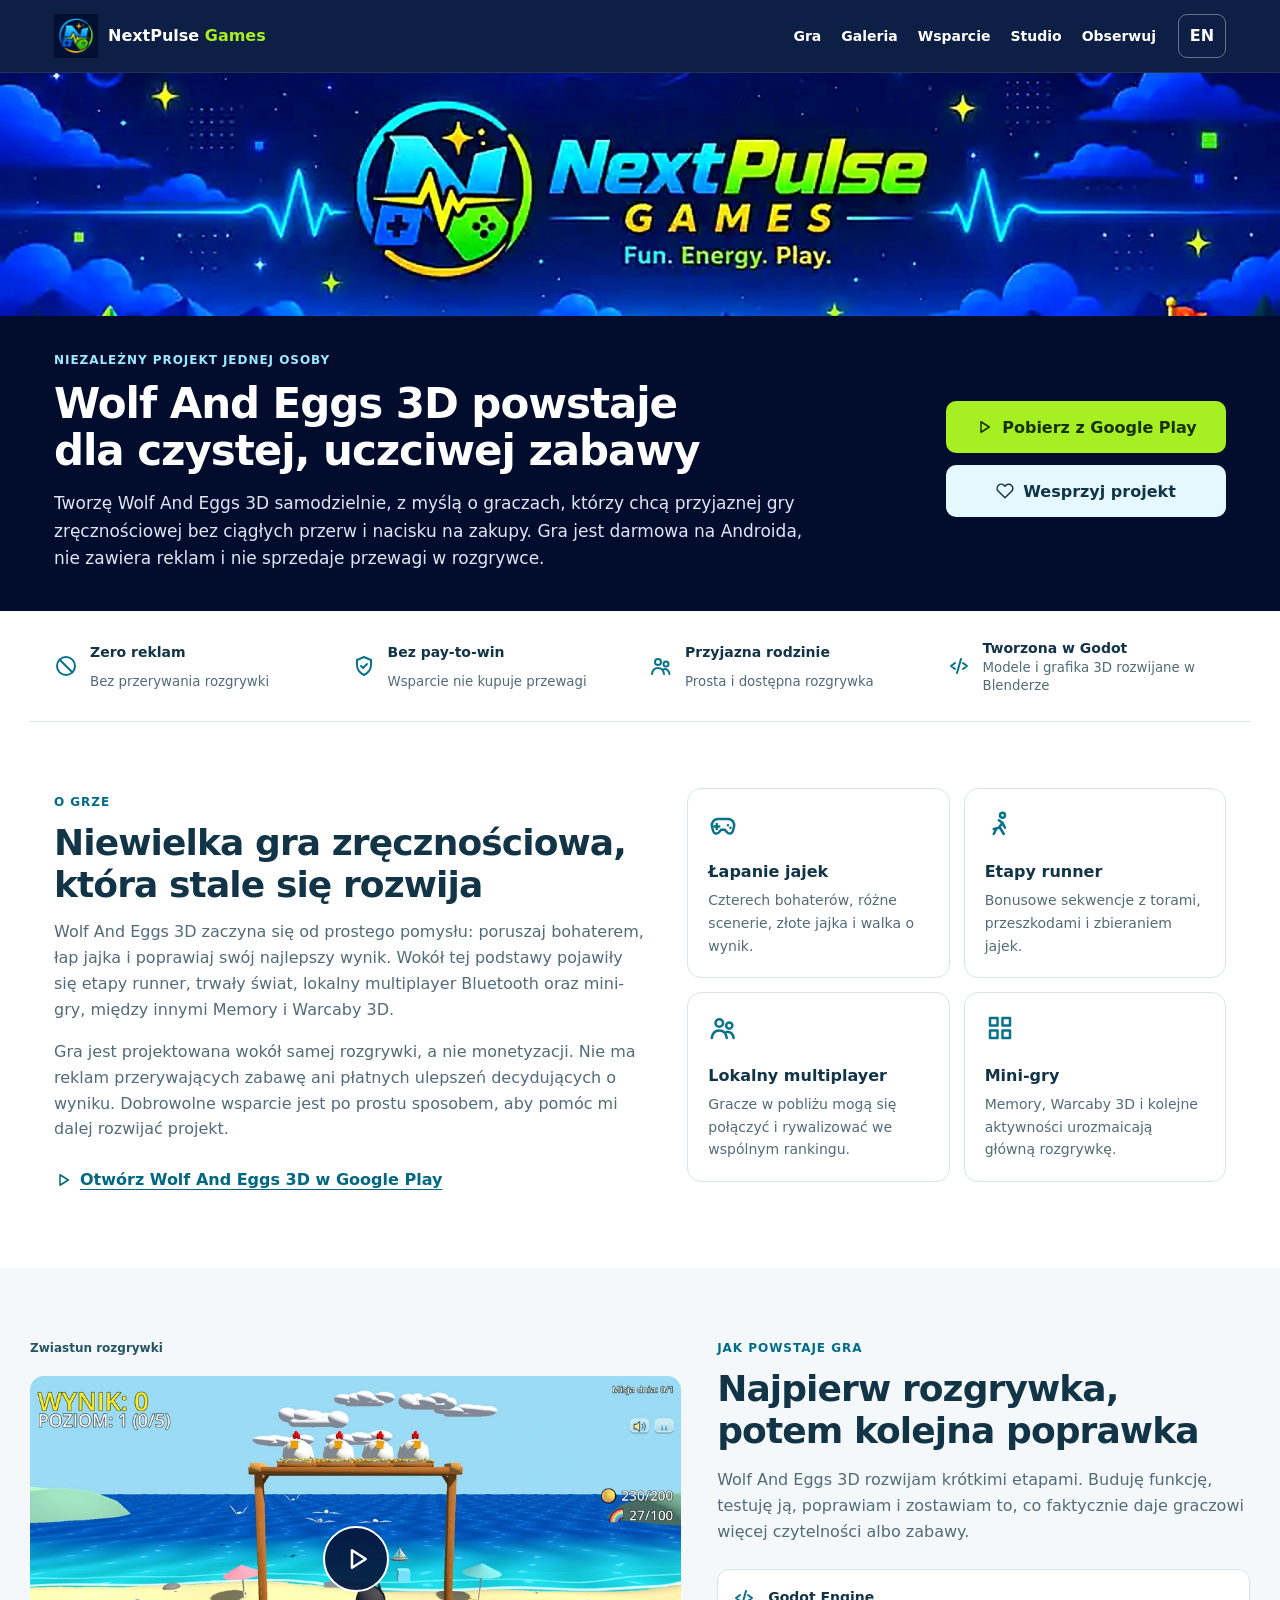
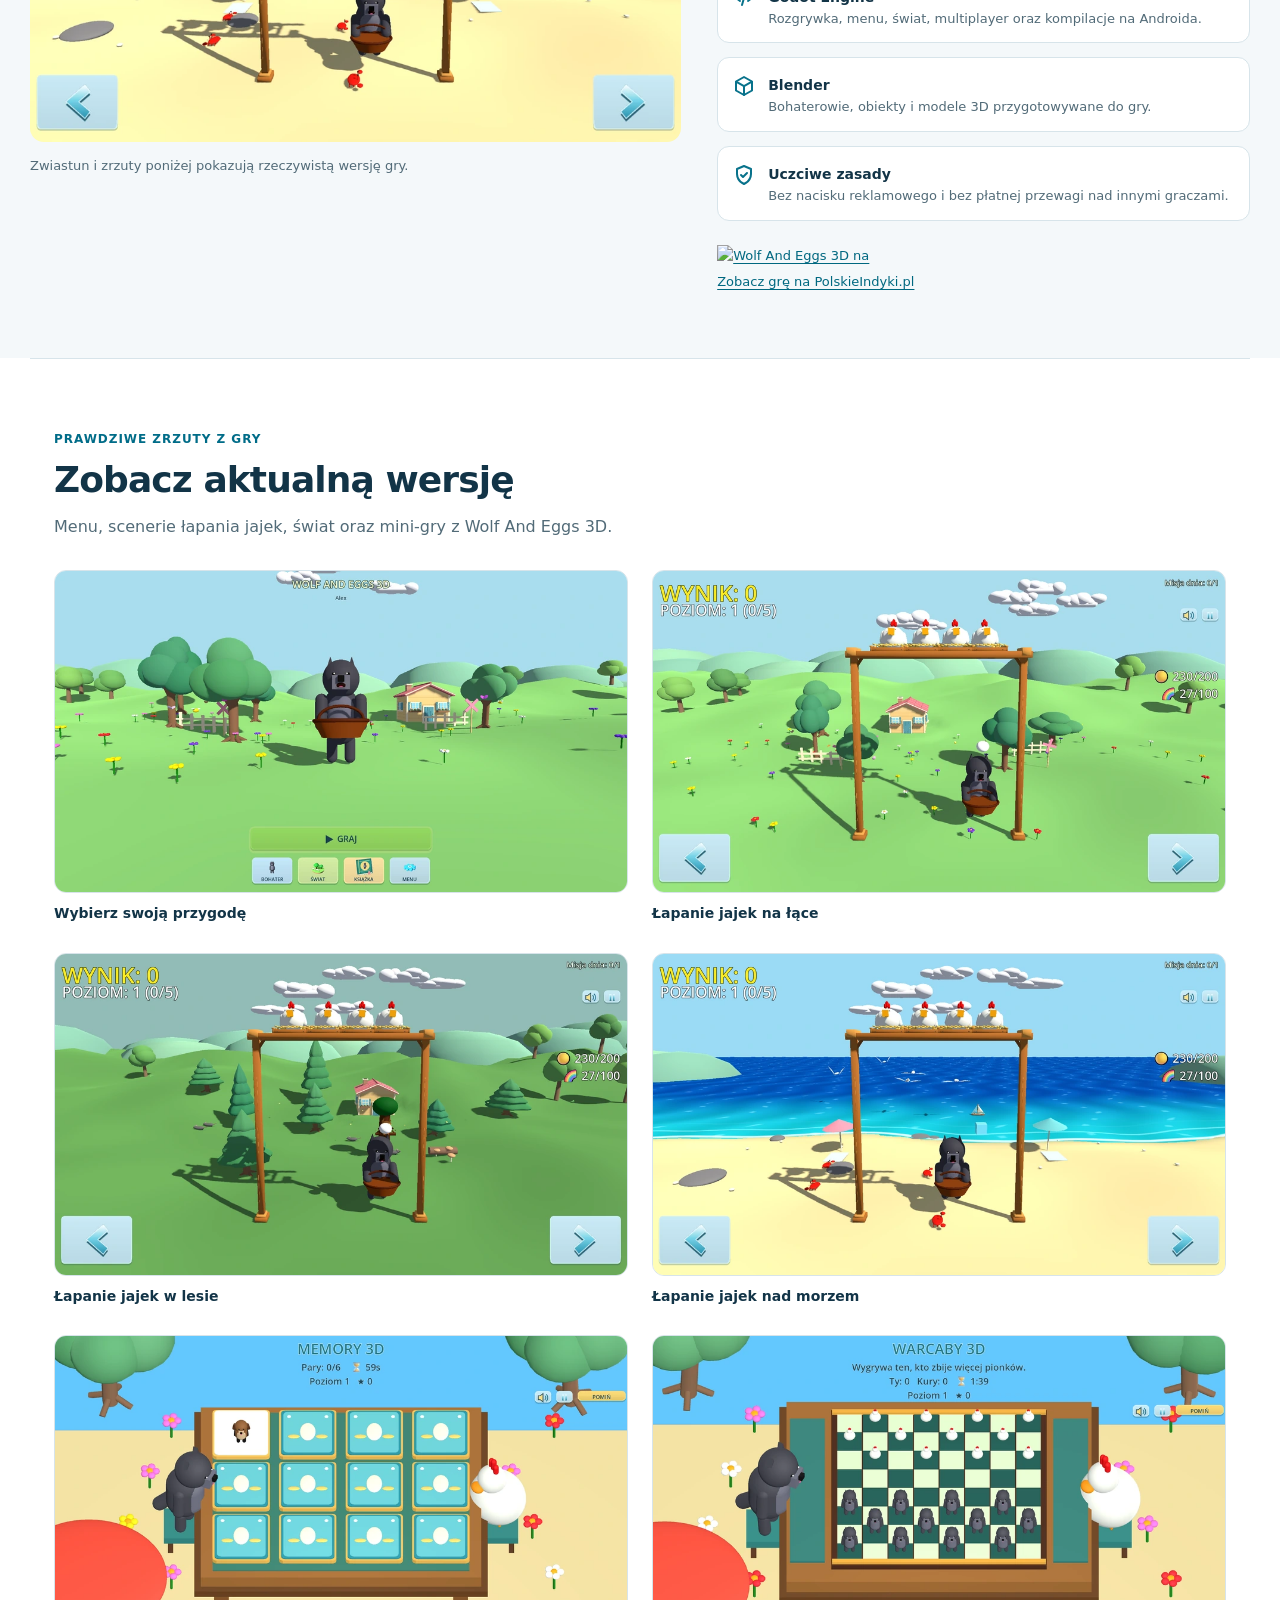
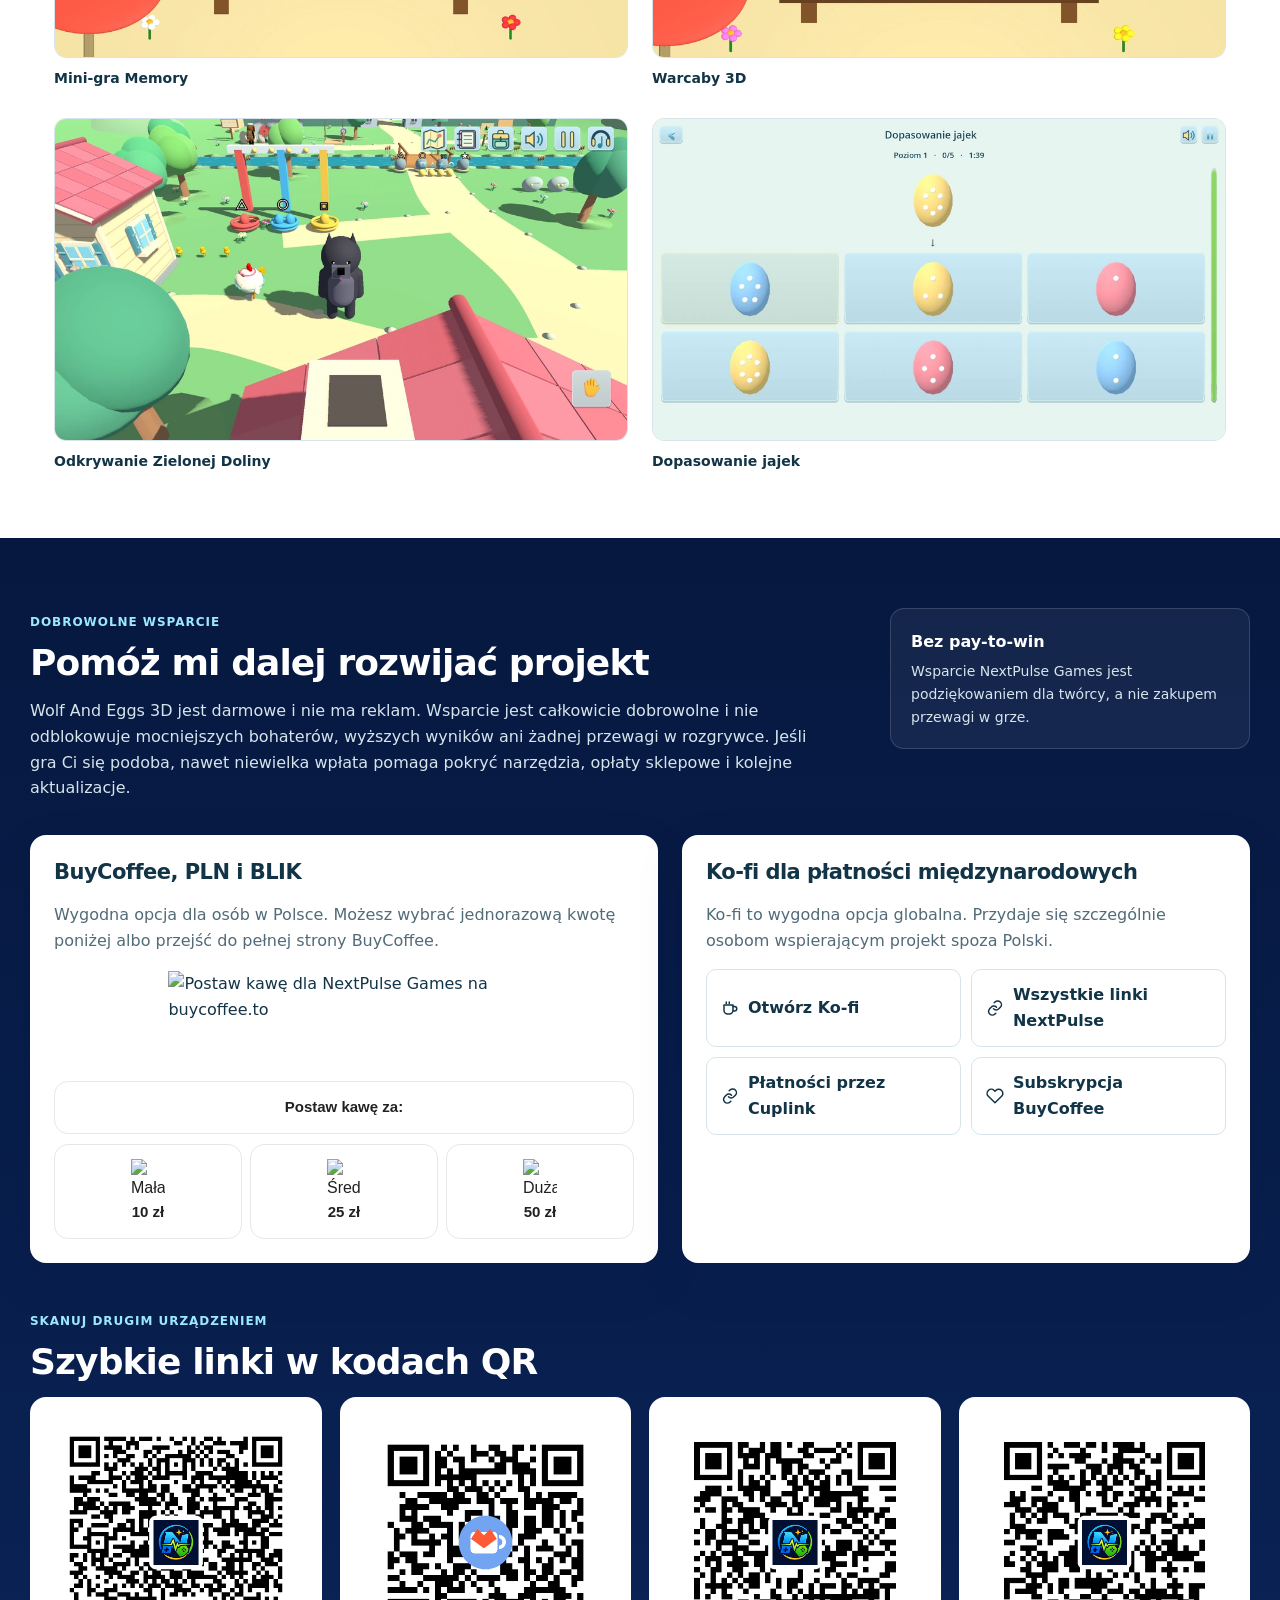
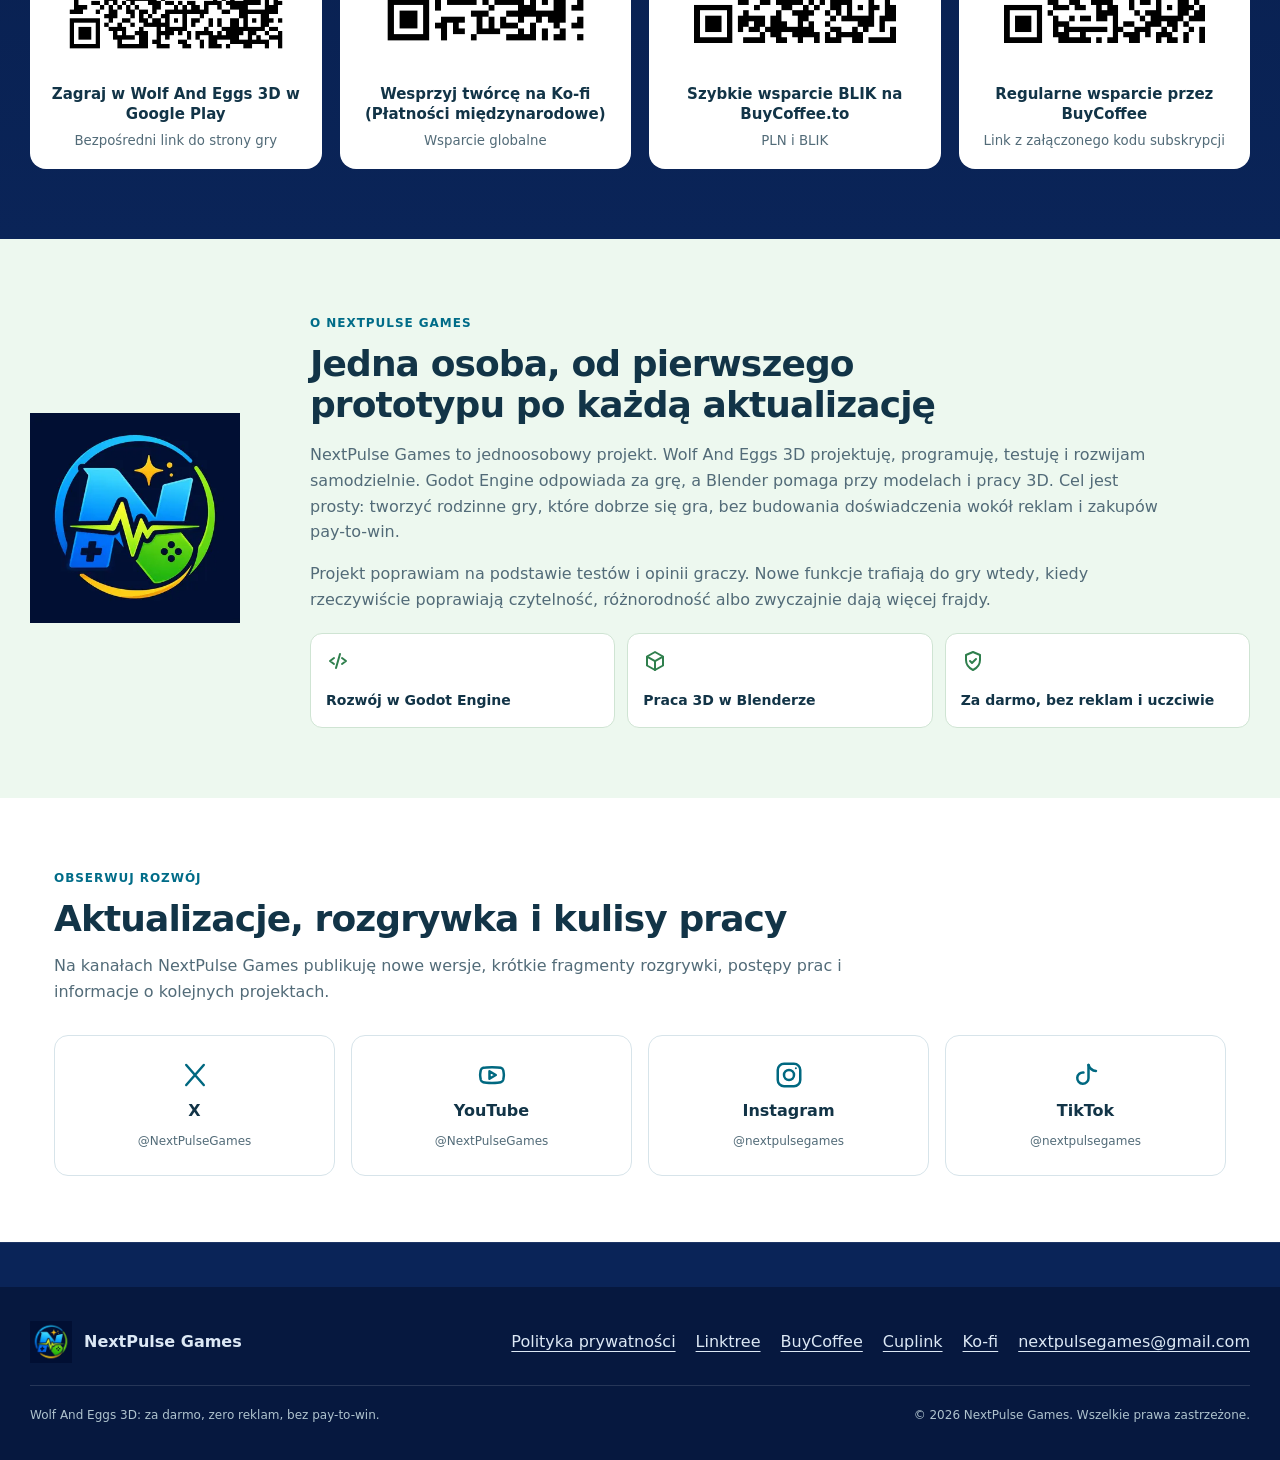
==== commit 719ddedb: "Restore WebPage structured data" ====
--- a/pl/index.html
+++ b/pl/index.html
@@ -85,6 +85,15 @@
       },
       "inLanguage":["en","pl"],
       "isAccessibleForFree":true
+    },
+    {
+      "@type":"WebPage",
+      "@id":"https://nextpulsegames.com/pl/#webpage",
+      "url":"https://nextpulsegames.com/pl/",
+      "name":"NextPulse Games | Wolf And Eggs 3D, darmowa gra bez reklam",
+      "inLanguage":"pl",
+      "isPartOf":{"@id":"https://nextpulsegames.com/#website"},
+      "about":{"@id":"https://nextpulsegames.com/#videogame"}
     }
   ]
 }</script>
--- a/styles.css
+++ b/styles.css
@@ -142,6 +142,8 @@
 .social-grid a:hover{background:#eff9fc}
 .social-grid .ui-icon{color:#006880}
 .social-grid small{font-size:12px;color:var(--muted)}
+.kofi-footer-widget{background:#0a2458;color:#fff;padding:22px 24px;text-align:center;border-top:1px solid rgba(255,255,255,.08)}
+.kofi-footer-widget a{display:inline-block}
 .footer{background:var(--navy);color:#dce8f5;padding:34px 24px}
 .footer-inner{max-width:var(--max);margin:auto;display:grid;grid-template-columns:1fr auto;gap:24px;align-items:center}
 .footer-brand{display:flex;align-items:center;gap:12px;font-weight:800}
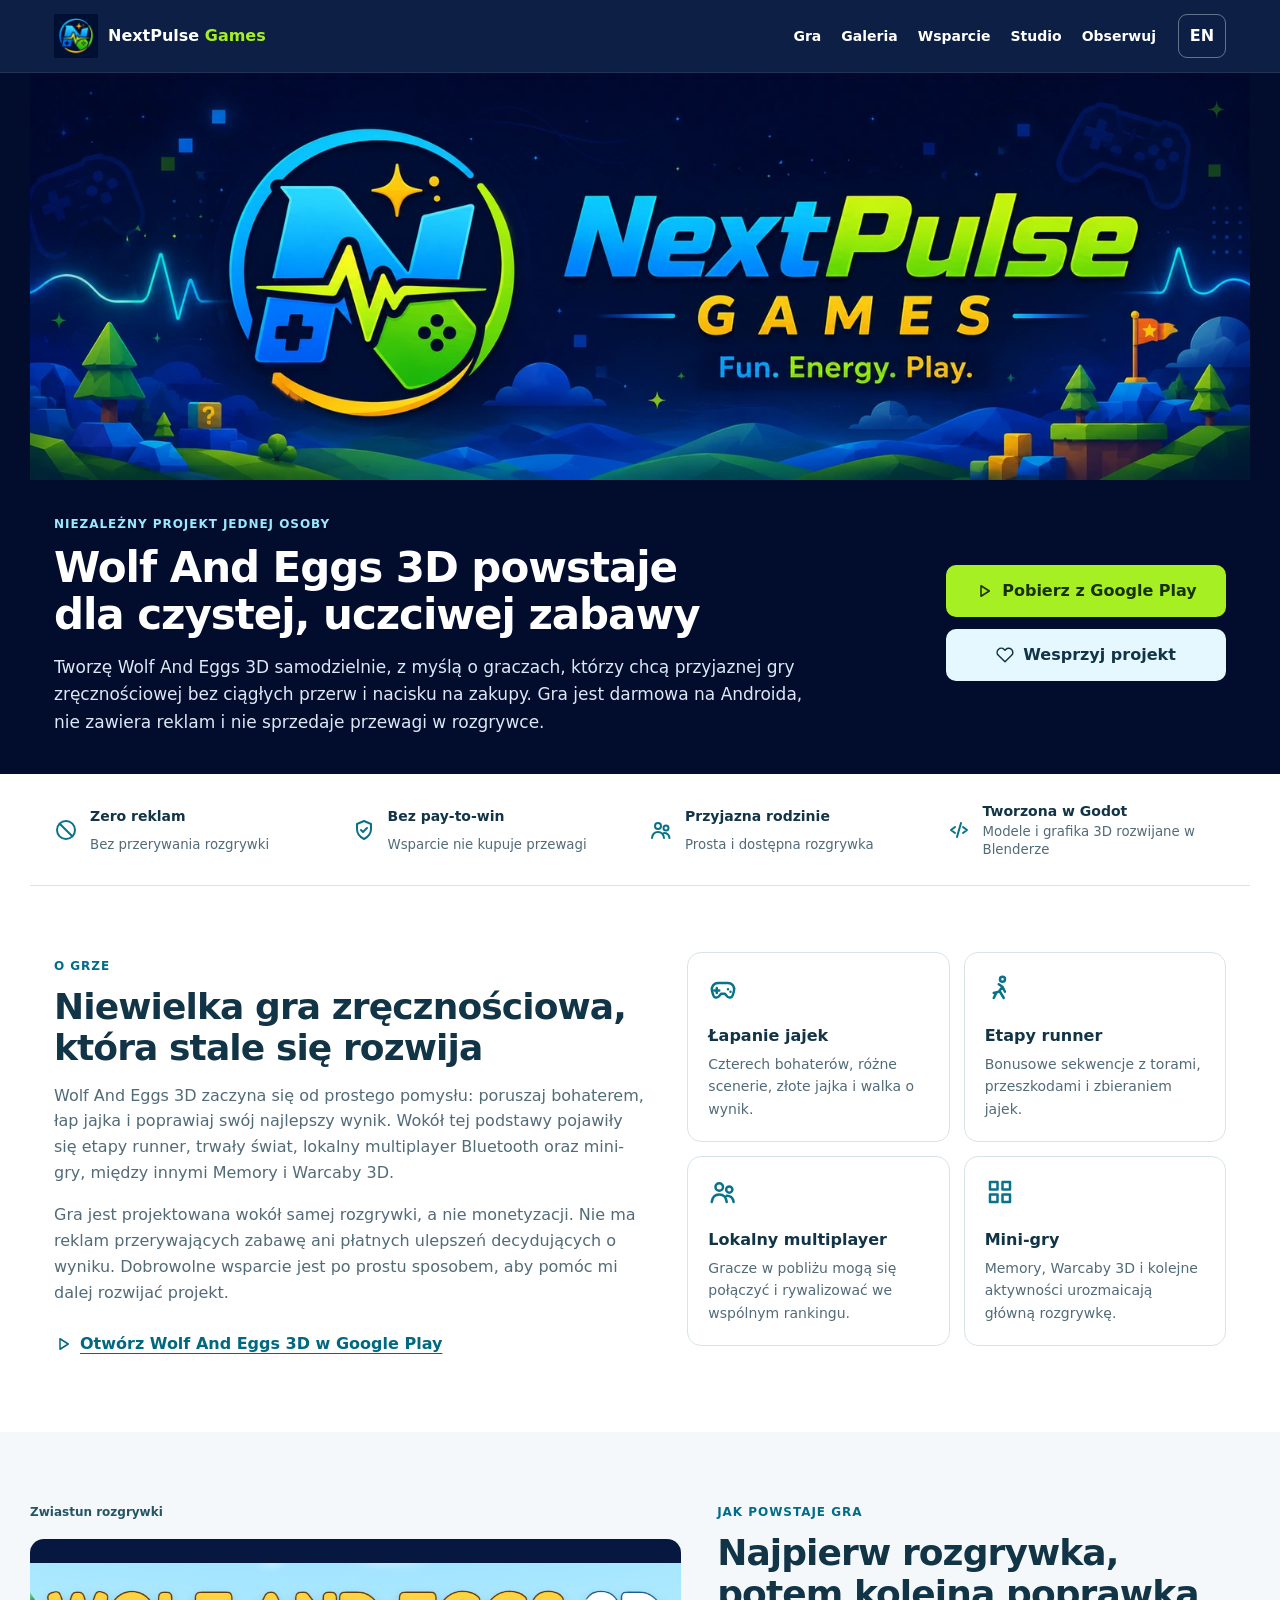
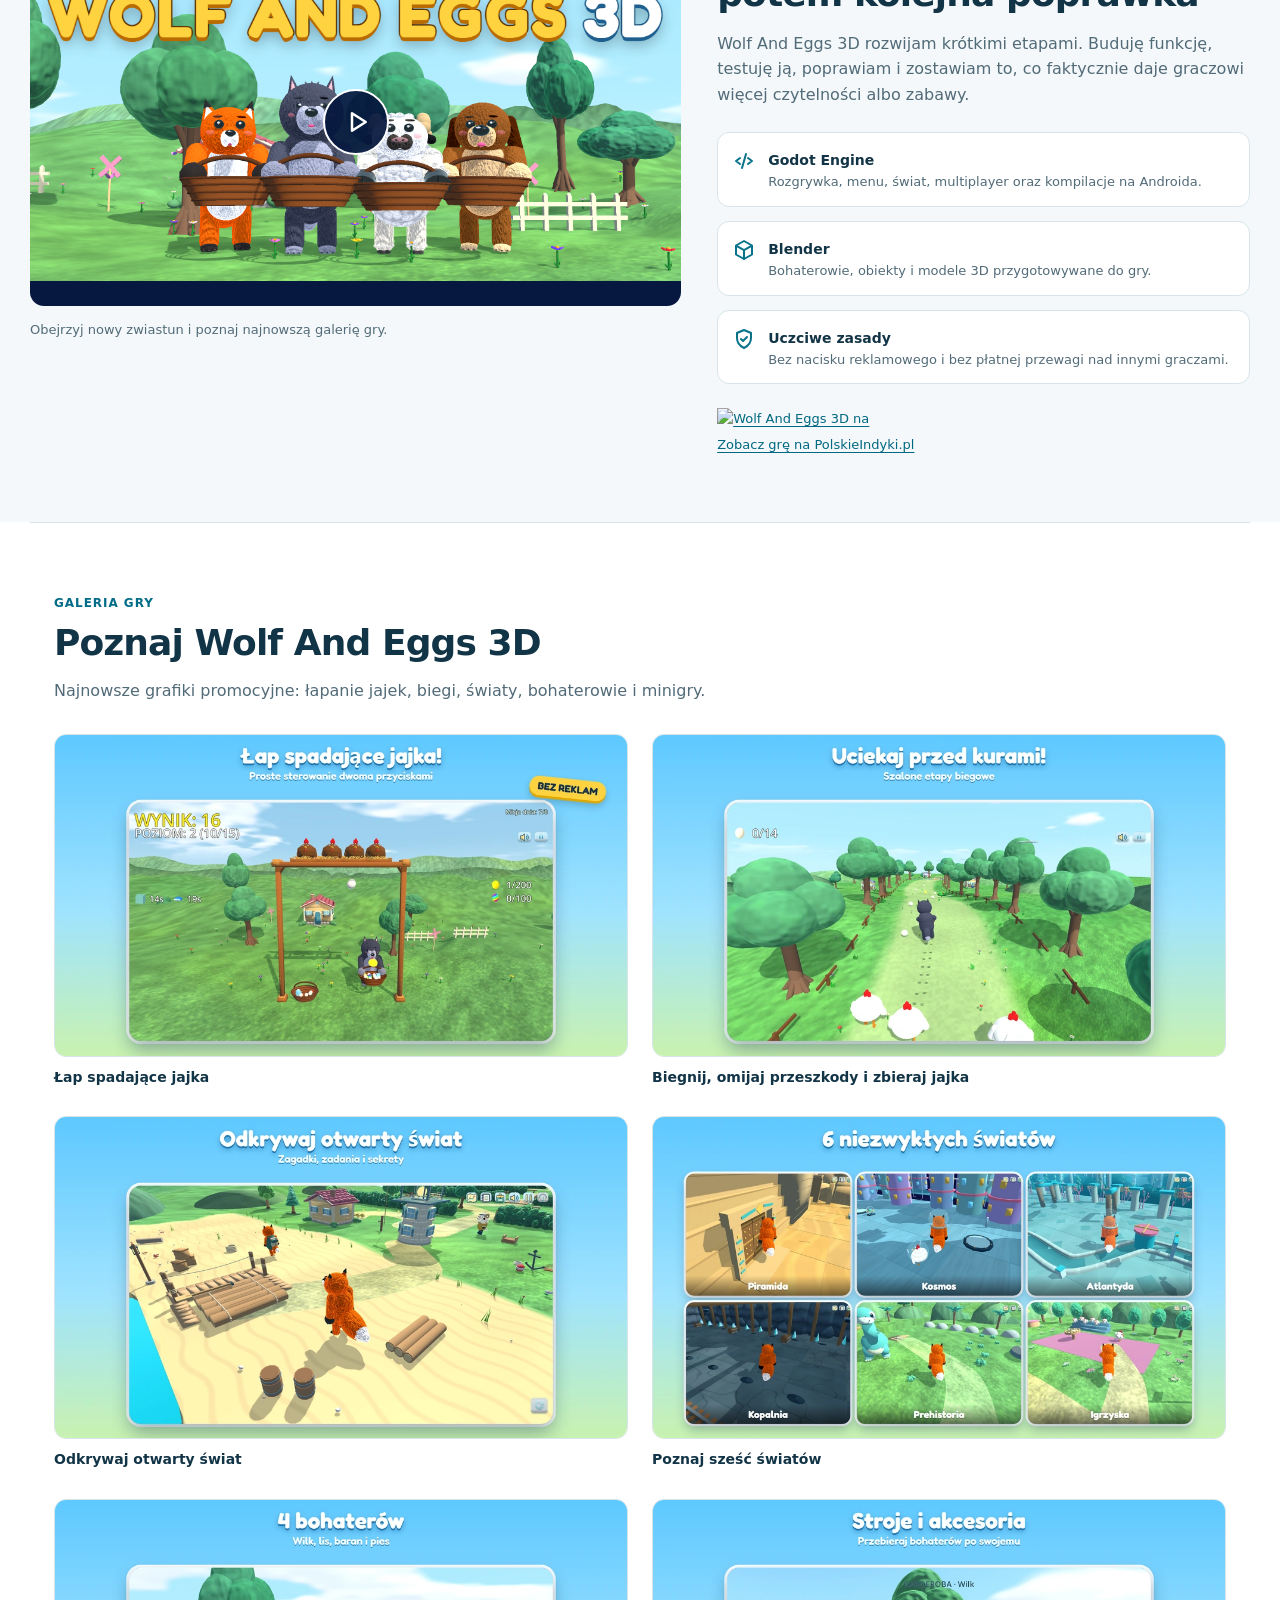
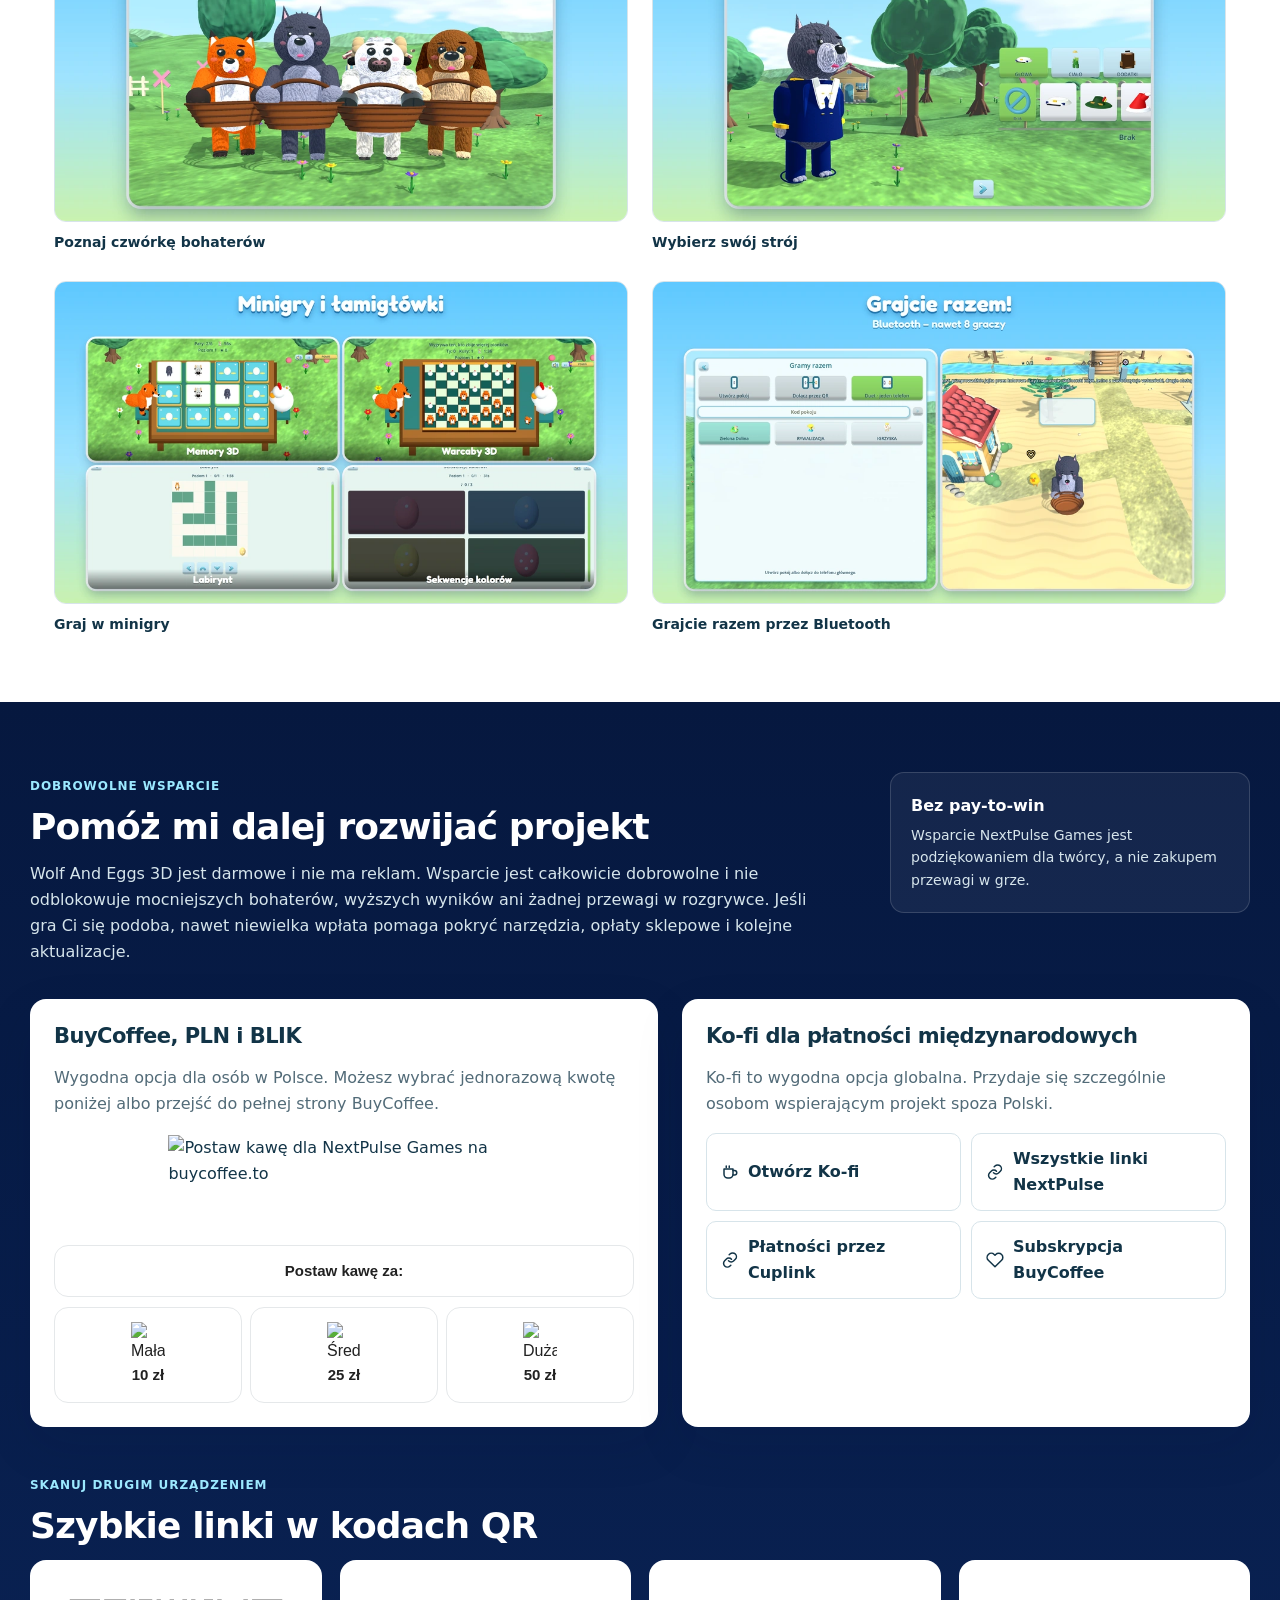
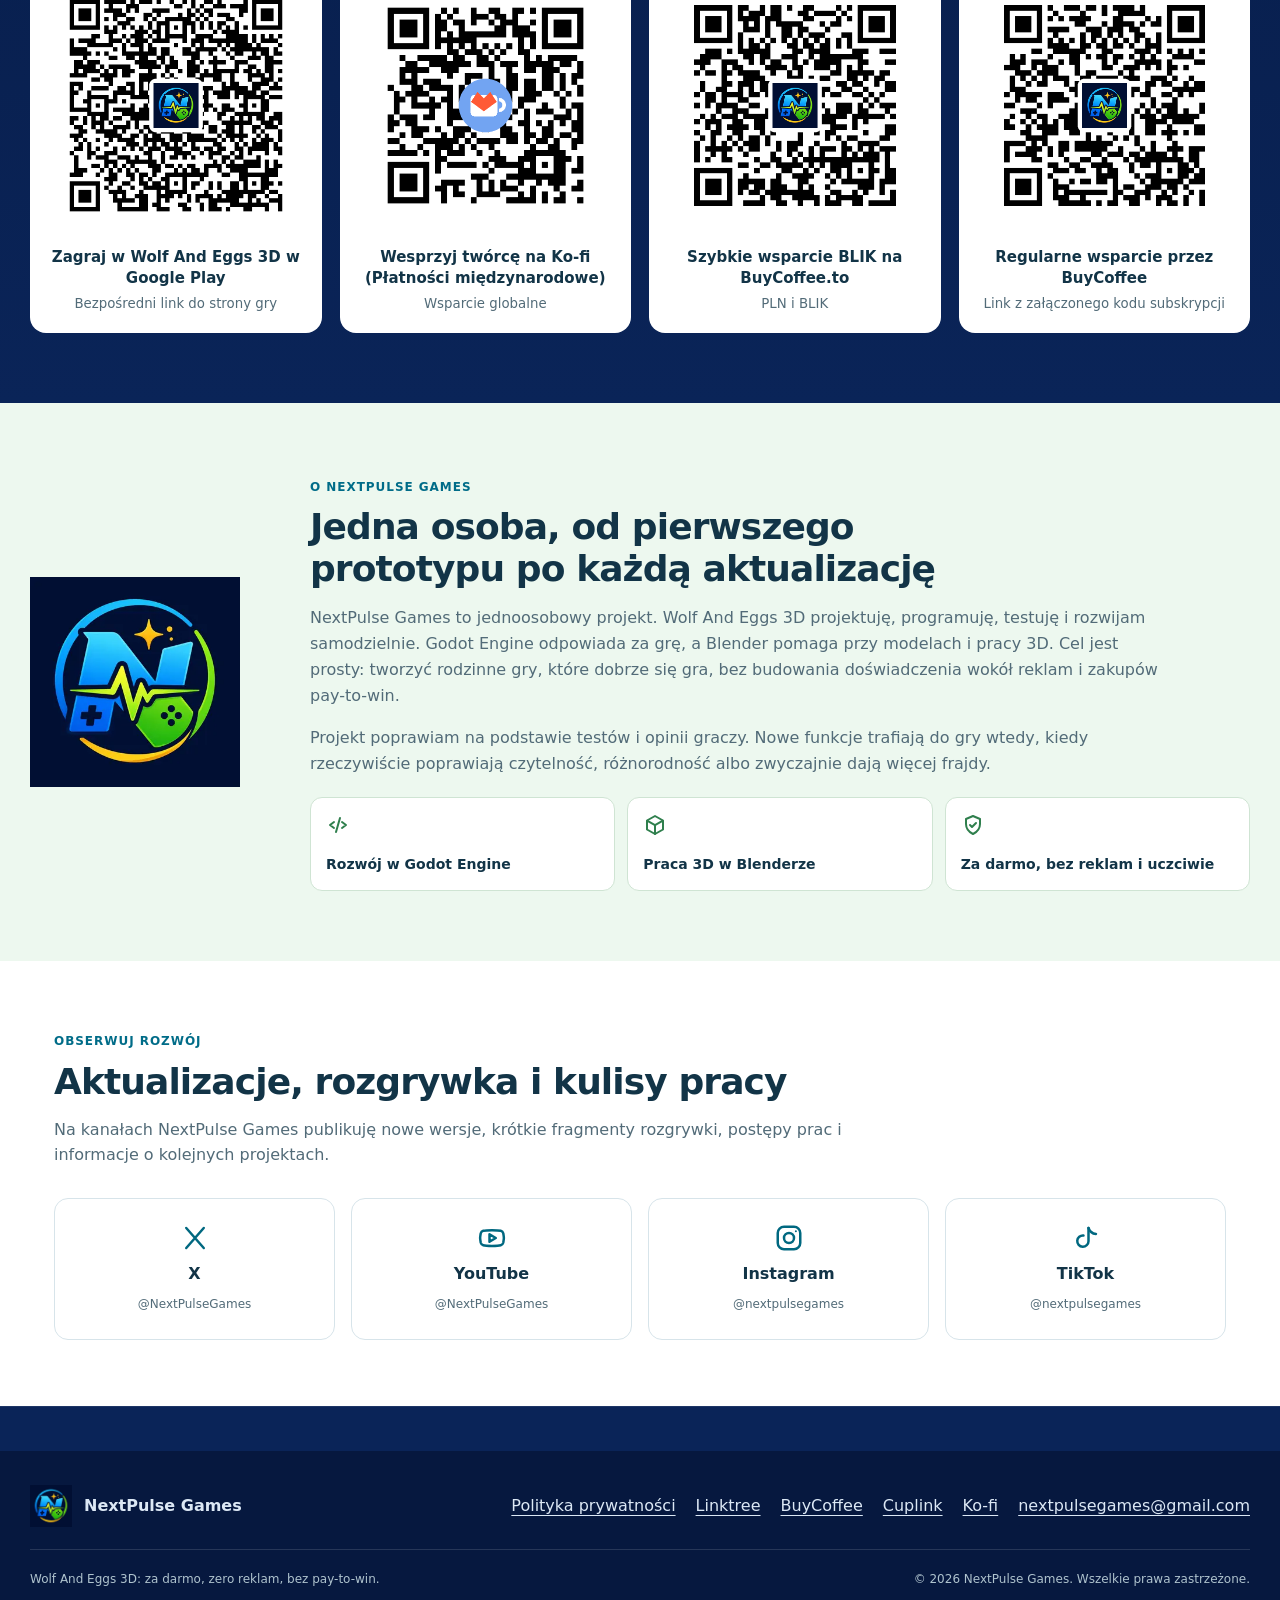
==== commit f66b444c: "Refresh localized trailers and promotional graphics; sharpen brand banner" ====
--- a/pl/index.html
+++ b/pl/index.html
@@ -20,11 +20,11 @@
 <meta content="NextPulse Games" property="og:site_name"/>
 <meta content="NextPulse Games | Wolf And Eggs 3D, darmowa gra bez reklam" property="og:title"/>
 <meta content="Rodzinna gra zręcznościowa 3D tworzona przez jedną osobę. Za darmo na Androida, bez reklam i bez pay-to-win." property="og:description"/>
-<meta content="https://nextpulsegames.com/assets/screens/4.0-40-20261022/pl/02_catch_meadow.jpg" property="og:image"/>
-<meta content="image/jpeg" property="og:image:type"/>
-<meta content="1920" property="og:image:width"/>
-<meta content="1080" property="og:image:height"/>
-<meta content="Wilk łapie jajka na łące w grze Wolf And Eggs 3D" property="og:image:alt"/>
+<meta content="https://nextpulsegames.com/assets/media/2026-11-12/feature-1024.png" property="og:image"/>
+<meta content="image/png" property="og:image:type"/>
+<meta content="1024" property="og:image:width"/>
+<meta content="500" property="og:image:height"/>
+<meta content="Wolf And Eggs 3D — czwórka bohaterów, jedna przygoda" property="og:image:alt"/>
 <meta content="pl_PL" property="og:locale"/>
 <meta content="en_US" property="og:locale:alternate"/>
 <meta content="https://nextpulsegames.com/pl/" property="og:url"/>
@@ -32,12 +32,12 @@
 <meta content="@NextPulseGames" name="twitter:site"/>
 <meta content="NextPulse Games | Wolf And Eggs 3D" name="twitter:title"/>
 <meta content="Darmowa rodzinna rozgrywka, bez reklam i bez pay-to-win, tworzona w Godot Engine i Blenderze." name="twitter:description"/>
-<meta content="https://nextpulsegames.com/assets/screens/4.0-40-20261022/pl/02_catch_meadow.jpg" name="twitter:image"/>
-<meta content="Wilk łapie jajka na łące w grze Wolf And Eggs 3D" name="twitter:image:alt"/>
+<meta content="https://nextpulsegames.com/assets/media/2026-11-12/feature-1024.png" name="twitter:image"/>
+<meta content="Wolf And Eggs 3D — czwórka bohaterów, jedna przygoda" name="twitter:image:alt"/>
 <link href="/assets/favicon.svg" rel="icon" type="image/svg+xml"/>
 <link href="/assets/favicon-32.png" rel="icon" sizes="32x32" type="image/png"/>
 <link href="/site.webmanifest" rel="manifest"/>
-<link href="/styles.css?v=20261031-1" rel="stylesheet"/>
+<link href="/styles.css?v=20261112" rel="stylesheet"/>
 <script type="application/ld+json">{
   "@context":"https://schema.org",
   "@graph":[
@@ -70,7 +70,7 @@
       "@id":"https://nextpulsegames.com/#videogame",
       "name":"Wolf And Eggs 3D",
       "url":"https://nextpulsegames.com/pl/#game",
-      "image":"https://nextpulsegames.com/assets/screens/4.0-40-20261022/pl/02_catch_meadow.jpg",
+      "image":"https://nextpulsegames.com/assets/media/2026-11-12/feature-1024.png",
       "description":"Darmowa rodzinna gra zręcznościowa na Androida, tworzona przez jedną osobę w Godot Engine i Blenderze. Bez reklam i bez pay-to-win.",
       "genre":["Arcade","Casual","Family"],
       "applicationCategory":"Game",
@@ -140,7 +140,7 @@
 <main id="main">
   <section aria-labelledby="heroTitle" class="hero">
     <div class="hero-brand-visual">
-      <img alt="NextPulse Games. Fun. Energy. Play." decoding="async" fetchpriority="high" height="1152" sizes="100vw" src="/assets/brand/nextpulse-20261027-1536.webp?v=20261027-2" srcset="/assets/brand/nextpulse-20261027-1024.webp?v=20261027-2 1024w, /assets/brand/nextpulse-20261027-1536.webp?v=20261027-2 1536w, /assets/brand/nextpulse-20261027-2048.webp?v=20261027-2 2048w" width="2048"/>
+      <img alt="NextPulse Games. Fun. Energy. Play." decoding="async" fetchpriority="high" height="724" sizes="(max-width: 1220px) 100vw, 1220px" src="/assets/brand/nextpulse-20261112-2172.webp" srcset="/assets/brand/nextpulse-20261112-1024.webp 1024w, /assets/brand/nextpulse-20261112-1536.webp 1536w, /assets/brand/nextpulse-20261112-2172.webp 2172w" width="2172"/>
     </div>
     <div class="hero-content">
       <div>
@@ -226,11 +226,11 @@
       <div class="feature-grid">
         <div class="video-shell">
           <span class="preview-badge">Zwiastun rozgrywki</span>
-          <a aria-label="Odtwórz zwiastun Wolf And Eggs 3D" class="video-launch" data-title="Zwiastun Wolf And Eggs 3D" data-video="https://www.youtube-nocookie.com/embed/hMIvqi88Cwg?rel=0" href="https://www.youtube.com/watch?v=hMIvqi88Cwg" rel="noopener noreferrer" target="_blank">
-            <img alt="Rozgrywka Wolf And Eggs 3D nad morzem" decoding="async" height="1080" loading="lazy" src="/assets/screens/4.0-40-20261022/pl/04_catch_sea-960.webp" width="1920"/>
+          <a aria-label="Odtwórz zwiastun Wolf And Eggs 3D" class="video-launch" data-title="Zwiastun Wolf And Eggs 3D" data-video="https://www.youtube-nocookie.com/embed/NbiudBc2cGA?rel=0" href="https://www.youtube.com/watch?v=NbiudBc2cGA" rel="noopener noreferrer" target="_blank">
+            <img alt="Wolf And Eggs 3D — czwórka bohaterów, jedna przygoda" decoding="async" height="500" loading="lazy" src="/assets/media/2026-11-12/feature-1024.webp" width="1024"/>
             <span aria-hidden="true" class="video-play"><svg class="ui-icon"><use href="#i-play"/></svg></span>
           </a>
-          <p class="video-note">Zwiastun i zrzuty poniżej pokazują rzeczywistą wersję gry.</p>
+          <p class="video-note">Obejrzyj nowy zwiastun i poznaj najnowszą galerię gry.</p>
         </div>
         <div class="feature-copy">
           <span class="kicker">Jak powstaje gra</span>
@@ -262,20 +262,20 @@
   <section class="section gallery" id="gallery">
     <div class="section-title-row">
       <div>
-        <span class="kicker">Prawdziwe zrzuty z gry</span>
-        <h2>Zobacz aktualną wersję</h2>
-        <p class="section-lead">Menu, scenerie łapania jajek, świat oraz mini-gry z Wolf And Eggs 3D.</p>
+        <span class="kicker">Galeria gry</span>
+        <h2>Poznaj Wolf And Eggs 3D</h2>
+        <p class="section-lead">Najnowsze grafiki promocyjne: łapanie jajek, biegi, światy, bohaterowie i minigry.</p>
       </div>
     </div>
     <div class="shots">
-      <figure><a aria-label="Wybierz swoją przygodę, powiększ zrzut" data-shot="01_menu" href="/assets/screens/4.0-40-20261022/pl/01_menu.jpg"><img alt="Wybierz swoją przygodę" decoding="async" height="1080" loading="lazy" src="/assets/screens/4.0-40-20261022/pl/01_menu-960.webp" width="1920"/></a><figcaption>Wybierz swoją przygodę</figcaption></figure>
-      <figure><a aria-label="Łapanie jajek na łące, powiększ zrzut" data-shot="02_catch_meadow" href="/assets/screens/4.0-40-20261022/pl/02_catch_meadow.jpg"><img alt="Łapanie jajek na łące" decoding="async" height="1080" loading="lazy" src="/assets/screens/4.0-40-20261022/pl/02_catch_meadow-960.webp" width="1920"/></a><figcaption>Łapanie jajek na łące</figcaption></figure>
-      <figure><a aria-label="Łapanie jajek w lesie, powiększ zrzut" data-shot="03_catch_forest" href="/assets/screens/4.0-40-20261022/pl/03_catch_forest.jpg"><img alt="Łapanie jajek w lesie" decoding="async" height="1080" loading="lazy" src="/assets/screens/4.0-40-20261022/pl/03_catch_forest-960.webp" width="1920"/></a><figcaption>Łapanie jajek w lesie</figcaption></figure>
-      <figure><a aria-label="Łapanie jajek nad morzem, powiększ zrzut" data-shot="04_catch_sea" href="/assets/screens/4.0-40-20261022/pl/04_catch_sea.jpg"><img alt="Łapanie jajek nad morzem" decoding="async" height="1080" loading="lazy" src="/assets/screens/4.0-40-20261022/pl/04_catch_sea-960.webp" width="1920"/></a><figcaption>Łapanie jajek nad morzem</figcaption></figure>
-      <figure><a aria-label="Mini-gra Memory, powiększ zrzut" data-shot="05_memory" href="/assets/screens/4.0-40-20261022/pl/05_memory.jpg"><img alt="Mini-gra Memory" decoding="async" height="1080" loading="lazy" src="/assets/screens/4.0-40-20261022/pl/05_memory-960.webp" width="1920"/></a><figcaption>Mini-gra Memory</figcaption></figure>
-      <figure><a aria-label="Warcaby 3D, powiększ zrzut" data-shot="06_checkers" href="/assets/screens/4.0-40-20261022/pl/06_checkers.jpg"><img alt="Warcaby 3D" decoding="async" height="1080" loading="lazy" src="/assets/screens/4.0-40-20261022/pl/06_checkers-960.webp" width="1920"/></a><figcaption>Warcaby 3D</figcaption></figure>
-      <figure><a aria-label="Odkrywanie Zielonej Doliny, powiększ zrzut" data-shot="07_world_green" href="/assets/screens/4.0-40-20261022/pl/07_world_green.jpg"><img alt="Odkrywanie Zielonej Doliny" decoding="async" height="1080" loading="lazy" src="/assets/screens/4.0-40-20261022/pl/07_world_green-960.webp" width="1920"/></a><figcaption>Odkrywanie Zielonej Doliny</figcaption></figure>
-      <figure><a aria-label="Dopasowanie jajek, powiększ zrzut" data-shot="08_egg_matching" href="/assets/screens/4.0-40-20261022/pl/08_egg_matching.jpg"><img alt="Dopasowanie jajek" decoding="async" height="1080" loading="lazy" src="/assets/screens/4.0-40-20261022/pl/08_egg_matching-960.webp" width="1920"/></a><figcaption>Dopasowanie jajek</figcaption></figure>
+      <figure><a aria-label="Łap spadające jajka, powiększ grafikę" data-shot="01" href="/assets/media/2026-11-12/pl/01.jpg"><img alt="Łap spadające jajka" decoding="async" height="1440" loading="lazy" sizes="(max-width: 720px) calc(100vw - 36px), (max-width: 1220px) calc((100vw - 72px) / 2), 574px" src="/assets/media/2026-11-12/pl/01-960.webp" srcset="/assets/media/2026-11-12/pl/01-960.webp 960w, /assets/media/2026-11-12/pl/01-1600.webp 1600w, /assets/media/2026-11-12/pl/01.jpg 2560w" width="2560"/></a><figcaption>Łap spadające jajka</figcaption></figure>
+      <figure><a aria-label="Biegnij, omijaj przeszkody i zbieraj jajka, powiększ grafikę" data-shot="02" href="/assets/media/2026-11-12/pl/02.jpg"><img alt="Biegnij, omijaj przeszkody i zbieraj jajka" decoding="async" height="1440" loading="lazy" sizes="(max-width: 720px) calc(100vw - 36px), (max-width: 1220px) calc((100vw - 72px) / 2), 574px" src="/assets/media/2026-11-12/pl/02-960.webp" srcset="/assets/media/2026-11-12/pl/02-960.webp 960w, /assets/media/2026-11-12/pl/02-1600.webp 1600w, /assets/media/2026-11-12/pl/02.jpg 2560w" width="2560"/></a><figcaption>Biegnij, omijaj przeszkody i zbieraj jajka</figcaption></figure>
+      <figure><a aria-label="Odkrywaj otwarty świat, powiększ grafikę" data-shot="03" href="/assets/media/2026-11-12/pl/03.jpg"><img alt="Odkrywaj otwarty świat" decoding="async" height="1440" loading="lazy" sizes="(max-width: 720px) calc(100vw - 36px), (max-width: 1220px) calc((100vw - 72px) / 2), 574px" src="/assets/media/2026-11-12/pl/03-960.webp" srcset="/assets/media/2026-11-12/pl/03-960.webp 960w, /assets/media/2026-11-12/pl/03-1600.webp 1600w, /assets/media/2026-11-12/pl/03.jpg 2560w" width="2560"/></a><figcaption>Odkrywaj otwarty świat</figcaption></figure>
+      <figure><a aria-label="Poznaj sześć światów, powiększ grafikę" data-shot="04" href="/assets/media/2026-11-12/pl/04.jpg"><img alt="Poznaj sześć światów" decoding="async" height="1440" loading="lazy" sizes="(max-width: 720px) calc(100vw - 36px), (max-width: 1220px) calc((100vw - 72px) / 2), 574px" src="/assets/media/2026-11-12/pl/04-960.webp" srcset="/assets/media/2026-11-12/pl/04-960.webp 960w, /assets/media/2026-11-12/pl/04-1600.webp 1600w, /assets/media/2026-11-12/pl/04.jpg 2560w" width="2560"/></a><figcaption>Poznaj sześć światów</figcaption></figure>
+      <figure><a aria-label="Poznaj czwórkę bohaterów, powiększ grafikę" data-shot="05" href="/assets/media/2026-11-12/pl/05.jpg"><img alt="Poznaj czwórkę bohaterów" decoding="async" height="1440" loading="lazy" sizes="(max-width: 720px) calc(100vw - 36px), (max-width: 1220px) calc((100vw - 72px) / 2), 574px" src="/assets/media/2026-11-12/pl/05-960.webp" srcset="/assets/media/2026-11-12/pl/05-960.webp 960w, /assets/media/2026-11-12/pl/05-1600.webp 1600w, /assets/media/2026-11-12/pl/05.jpg 2560w" width="2560"/></a><figcaption>Poznaj czwórkę bohaterów</figcaption></figure>
+      <figure><a aria-label="Wybierz swój strój, powiększ grafikę" data-shot="06" href="/assets/media/2026-11-12/pl/06.jpg"><img alt="Wybierz swój strój" decoding="async" height="1440" loading="lazy" sizes="(max-width: 720px) calc(100vw - 36px), (max-width: 1220px) calc((100vw - 72px) / 2), 574px" src="/assets/media/2026-11-12/pl/06-960.webp" srcset="/assets/media/2026-11-12/pl/06-960.webp 960w, /assets/media/2026-11-12/pl/06-1600.webp 1600w, /assets/media/2026-11-12/pl/06.jpg 2560w" width="2560"/></a><figcaption>Wybierz swój strój</figcaption></figure>
+      <figure><a aria-label="Graj w minigry, powiększ grafikę" data-shot="07" href="/assets/media/2026-11-12/pl/07.jpg"><img alt="Graj w minigry" decoding="async" height="1440" loading="lazy" sizes="(max-width: 720px) calc(100vw - 36px), (max-width: 1220px) calc((100vw - 72px) / 2), 574px" src="/assets/media/2026-11-12/pl/07-960.webp" srcset="/assets/media/2026-11-12/pl/07-960.webp 960w, /assets/media/2026-11-12/pl/07-1600.webp 1600w, /assets/media/2026-11-12/pl/07.jpg 2560w" width="2560"/></a><figcaption>Graj w minigry</figcaption></figure>
+      <figure><a aria-label="Grajcie razem przez Bluetooth, powiększ grafikę" data-shot="08" href="/assets/media/2026-11-12/pl/08.jpg"><img alt="Grajcie razem przez Bluetooth" decoding="async" height="1440" loading="lazy" sizes="(max-width: 720px) calc(100vw - 36px), (max-width: 1220px) calc((100vw - 72px) / 2), 574px" src="/assets/media/2026-11-12/pl/08-960.webp" srcset="/assets/media/2026-11-12/pl/08-960.webp 960w, /assets/media/2026-11-12/pl/08-1600.webp 1600w, /assets/media/2026-11-12/pl/08.jpg 2560w" width="2560"/></a><figcaption>Grajcie razem przez Bluetooth</figcaption></figure>
     </div>
   </section>
 
@@ -298,7 +298,7 @@
           <h3>BuyCoffee, PLN i BLIK</h3>
           <p>Wygodna opcja dla osób w Polsce. Możesz wybrać jednorazową kwotę poniżej albo przejść do pełnej strony BuyCoffee.</p>
           <div class="buycoffee-official">
-            <a href="https://buycoffee.to/nextpulsegames" rel="noopener noreferrer" target="_blank"><img src="https://buycoffee.to/static/img/share/share-button-primary--pl.png" style="width:351px;height:92px" alt="Postaw kawę dla NextPulse Games na buycoffee.to"/></a>
+            <a href="https://buycoffee.to/nextpulsegames" rel="noopener noreferrer" target="_blank"><img src="https://buycoffee.to/static/img/share/share-button-primary--pl.png" width="351" height="92" alt="Postaw kawę dla NextPulse Games na buycoffee.to"/></a>
           </div>
           <div class="coffee-widget">
             <div class="coffee-widget-head"><h4>Postaw kawę za:</h4></div>
--- a/styles.css
+++ b/styles.css
@@ -38,8 +38,8 @@
 .nav-links a:hover{color:var(--lime)}
 .lang-btn{display:grid;place-items:center;min-width:48px;min-height:44px;border:1px solid #60748c;border-radius:9px;font-weight:800}
 .hero{background:#020d2d;color:#fff;padding-bottom:34px}
-.hero-brand-visual{width:100%;max-width:none;height:clamp(230px,19vw,340px);margin:0;overflow:hidden;background:#020d2d}
-.hero-brand-visual img{width:100%;height:100%;max-width:none;object-fit:cover;object-position:center}
+.hero-brand-visual{width:100%;max-width:var(--max);aspect-ratio:3 / 1;margin:0 auto;background:#020d2d}
+.hero-brand-visual img{width:100%;height:auto;object-fit:contain}
 .hero-content{max-width:var(--max);margin:0 auto;padding:30px 24px 4px;display:grid;grid-template-columns:minmax(0,1fr) 280px;gap:44px;align-items:center}
 .eyebrow,.kicker{font-size:12px;font-weight:850;text-transform:uppercase;letter-spacing:.08em;color:#006c88}
 .hero .eyebrow{color:#9ce9ff}
@@ -76,7 +76,7 @@
 .feature-grid{display:grid;grid-template-columns:1.1fr .9fr;gap:36px;align-items:start}
 .video-shell{min-width:0}
 .video-launch{position:relative;display:block;margin-top:12px;border-radius:14px;overflow:hidden;aspect-ratio:16 / 9;background:var(--navy)}
-.video-launch img{width:100%;height:100%;object-fit:cover}
+.video-launch img{width:100%;height:100%;object-fit:contain}
 .video-play{position:absolute;inset:0;margin:auto;width:66px;height:66px;display:grid;place-items:center;background:#06183fee;color:#fff;border:2px solid #fff;border-radius:50%}
 .video-play .ui-icon{width:30px;height:30px;margin-left:3px}
 .video-launch:hover .video-play{background:#006d85}
@@ -107,10 +107,11 @@
 .support-note p{margin:0;color:#d6e5ec;font-size:14px}
 .support-note strong{display:block;margin-bottom:5px;color:#fff}
 .support-payments{display:grid;grid-template-columns:1.05fr .95fr;gap:24px;margin:28px 0 36px}
-.support-card{background:#fff;color:var(--ink);border-radius:16px;padding:24px;box-shadow:var(--shadow)}
+.support-card{min-width:0;background:#fff;color:var(--ink);border-radius:16px;padding:24px;box-shadow:var(--shadow)}
 .support-card h3{font-size:21px}
 .support-card p{color:var(--muted)}
 .buycoffee-official{display:flex;justify-content:center;margin:18px 0}
+.buycoffee-official a{max-width:100%}
 .buycoffee-official img{max-width:351px;width:100%;height:auto}
 .coffee-widget{width:100%;max-width:600px;margin:18px auto 0;font-family:Arial,sans-serif}
 .coffee-widget-head{background:#fff;padding:14px;border-radius:14px;text-align:center;color:#000000de;border:1px solid #e5e8ea}
@@ -187,7 +188,6 @@
   .nav-links{order:3;width:100%;justify-content:space-between;gap:8px}
   .nav-links a{font-size:12px}
   .section{padding:46px 18px}
-  .hero-brand-visual{height:220px}
   .hero-content{padding:24px 18px 0}
   h1{font-size:30px}
   h2{font-size:29px}
